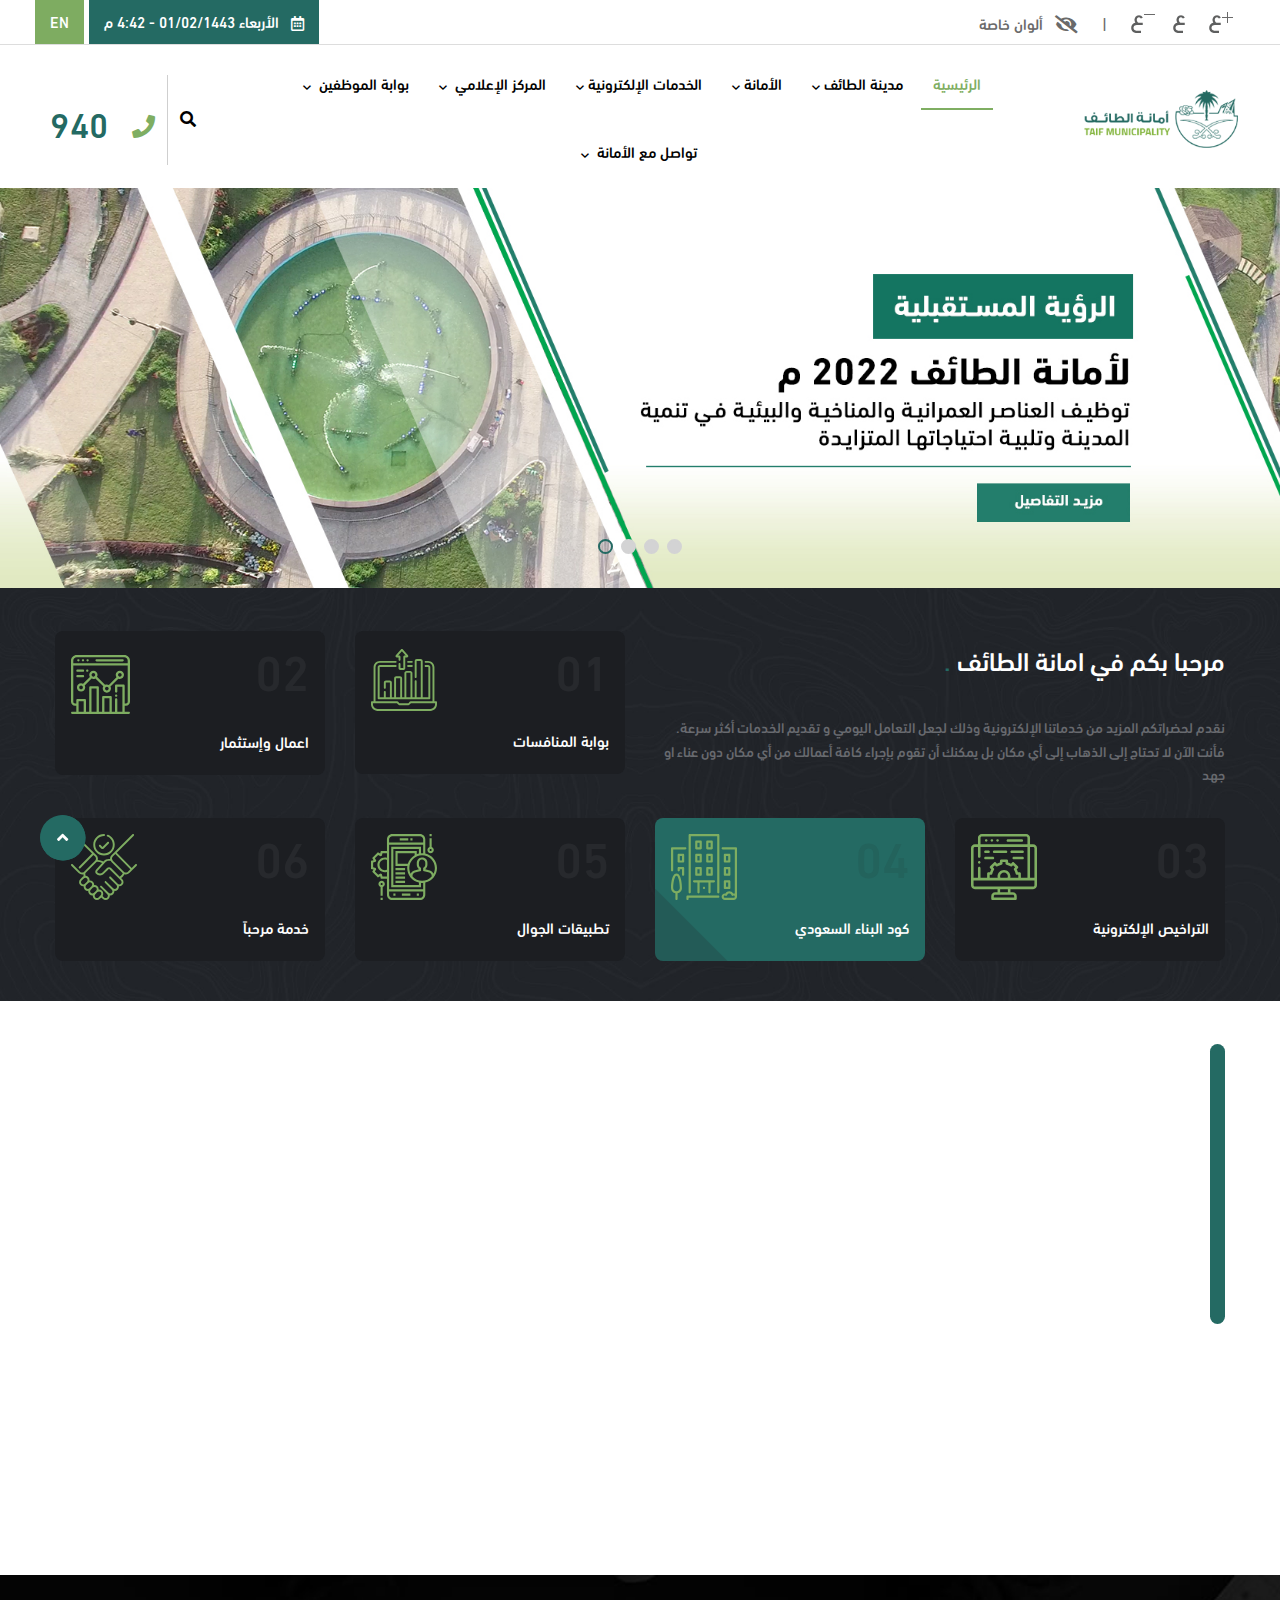
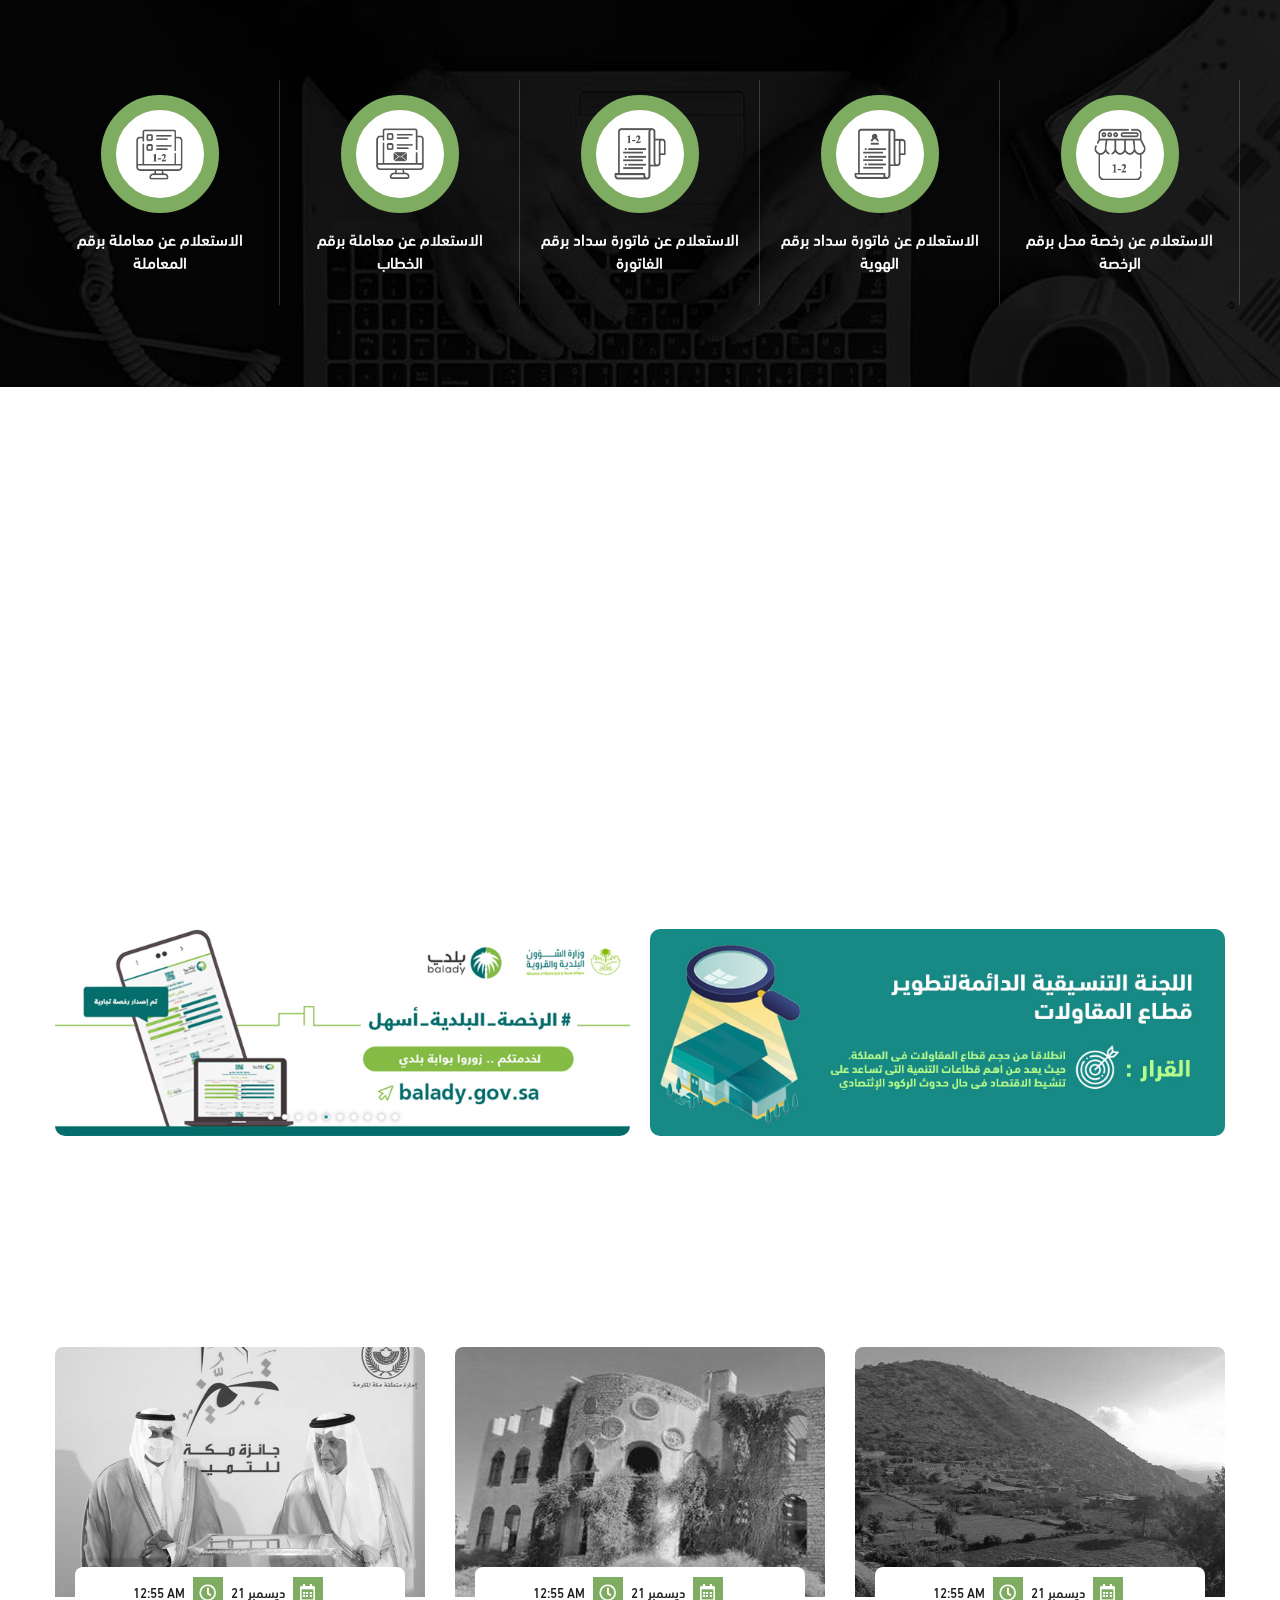
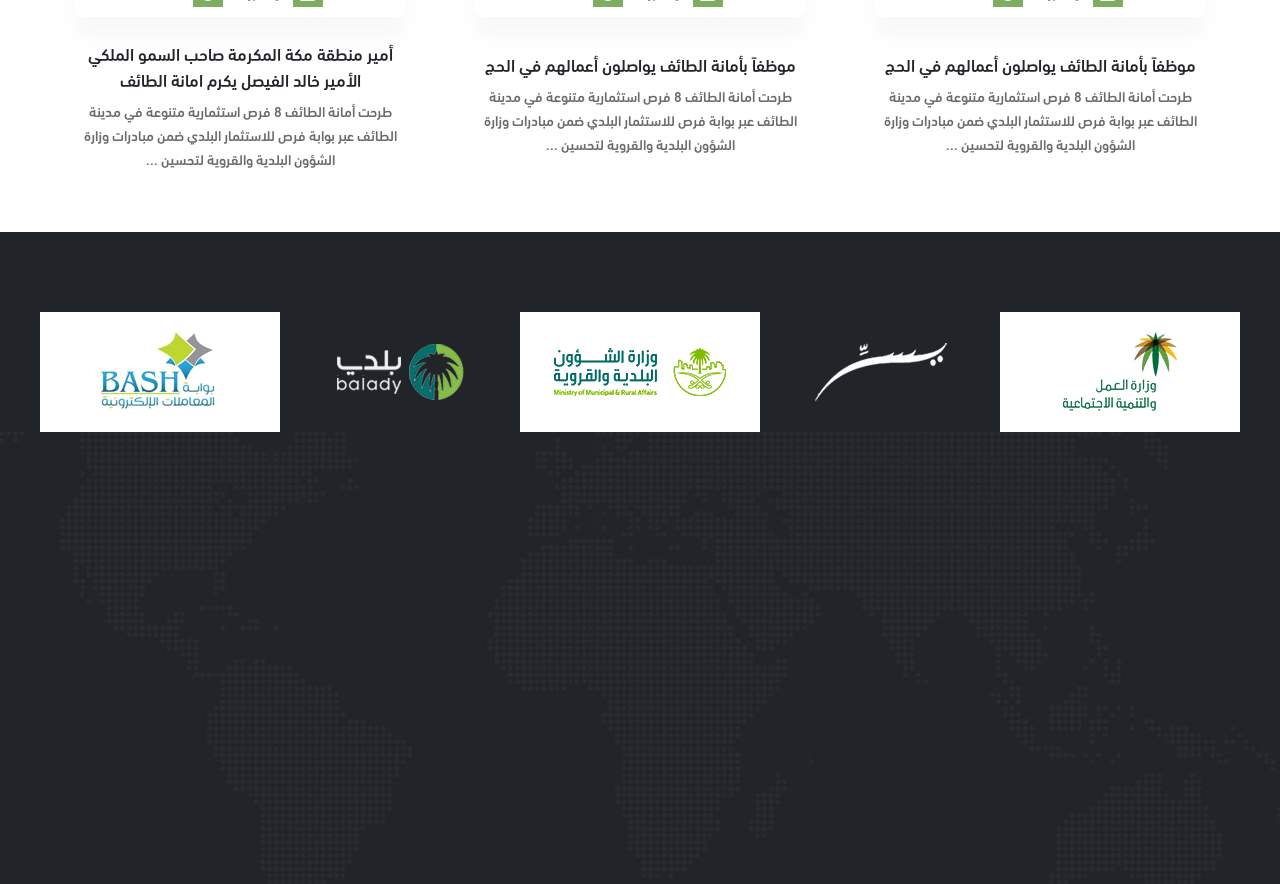
==== index.html @ 3b61607b "social links" ====
<!DOCTYPE html>
<html lang="en" dir="ltr" prefix="content: http://purl.org/rss/1.0/modules/content/  dc: http://purl.org/dc/terms/  foaf: http://xmlns.com/foaf/0.1/  og: http://ogp.me/ns#  rdfs: http://www.w3.org/2000/01/rdf-schema#  schema: http://schema.org/  sioc: http://rdfs.org/sioc/ns#  sioct: http://rdfs.org/sioc/types#  skos: http://www.w3.org/2004/02/skos/core#  xsd: http://www.w3.org/2001/XMLSchema# ">

<head>
    <meta charset="utf-8" />
    <meta name="Generator" content="Drupal 9 (https://www.drupal.org)" />
    <meta name="MobileOptimized" content="width" />
    <meta name="HandheldFriendly" content="true" />
    <meta name="viewport" content="width=device-width, initial-scale=1.0" />

    <link rel="shortcut icon" href="images/favicon.ico" type="image/vnd.microsoft.icon" />
    <link rel="canonical" href="home-1.htm" />
    <link rel="shortlink" href="node/1.htm" />

    <title>الموقع الرسمي لأمانة الطائف</title>

    <link rel="stylesheet" href="https://use.fontawesome.com/releases/v5.1.1/css/all.css">

    <link rel="stylesheet" media="all" href="css/views.module.css" />
    <link rel="stylesheet" media="all" href="vendor/revolution/css/settings.css" />

    <link rel="stylesheet" media="all" href="https://fonts.googleapis.com/css2?family=Teko:wght@300;400;500;600;700&amp;display=swap" />
    <link rel="stylesheet" media="all" href="https://fonts.googleapis.com/css2?family=Hind:wght@400;600;700&amp;display=swap" />
    <link rel="stylesheet" media="all" href="css/font-awesome/css/all.min.css" />
    <link rel="stylesheet" media="all" href="css/icon/flaticon.css" />
    <link rel="stylesheet" media="all" href="css/animate.min.css" />
    <link rel="stylesheet" media="all" href="vendor/owl-carousel/assets/owl.carousel.min.css" />
    <link rel="stylesheet" media="all" href="vendor/owl-carousel/assets/owl.theme.default.min.css" />
    <link rel="stylesheet" media="all" href="vendor/prettyphoto/css/prettyPhoto.css" />
    <link rel="stylesheet" media="all" href="vendor/ytplayer/css/jquery.mb.YTPlayer.min.css" />
    <link rel="stylesheet" media="all" href="vendor/magnific/magnific-popup.css" />
    <link rel="stylesheet" media="all" href="vendor/slick/slick.css" />
    
    <!-- Colorbox -->
    <link rel="stylesheet" href="css/colorbox.css">
    <link rel="stylesheet" media="all" href="css/update.css" />
    <link rel="stylesheet" media="all" href="css/bootstrap.css" />
    <link rel="stylesheet" media="all" href="css/style.css" />


    <!-- scripts--->
    <script src="js/jquery.min.js"></script>
    <script src="js/ddrupalSettingsLoader.js"></script>
    <script src="js/drupal.js"></script>
    <script src="js/drupal.init.js"></script>
    <script src="vendor/jquery-migrate.min.js"></script>
    <script src="js/bootstrap.js"></script>
    <script src="js/imagesloader.min.js"></script>
    <script src="vendor/jquery.easing.js"></script>
    <script src="vendor/jquery.appear.js"></script>
    <script src="vendor/jquery.easypiechart.min.js"></script>
    <script src="vendor/owl-carousel/owl.carousel.js"></script>
    <script src="vendor/waypoint.js"></script>
    <script src="vendor/count-to.js"></script>
    <script src="vendor/masonry.pkgd.min.js"></script>
    <script src="vendor/isotope.pkgd.min.js"></script>
    <script src="vendor/aos.js"></script>
    <script src="vendor/prettyphoto/js/jquery.prettyPhoto.js"></script>
    <script src="vendor/ytplayer/js/jquery.mb.YTPlayer.min.js"></script>
    <script src="vendor/jquery.typer/src/jquery.typer.js"></script>
    <script src="vendor/magnific/jquery.magnific-popup.min.js"></script>
    <script src="vendor/quotes_rotator/js/modernizr.custom.js"></script>
    <script src="vendor/quotes_rotator/js/jquery.cbpQTRotator.min.js"></script>
    <script src="vendor/jquery.nicescroll.min.js"></script>
    <script src="vendor/slick/slick.min.js"></script>
    <script src="js/wow.min.js"></script>
    <script src="js/main.js"></script>
    <script src="vendor/revolution/js/jquery.themepunch.tools.min.js"></script>
    <script src="vendor/revolution/js/jquery.themepunch.revolution.min.js"></script>
    <script src="vendor/revolution/js/extensions/revolution.extension.actions.min.js"></script>
    <script src="vendor/revolution/js/extensions/revolution.extension.carousel.min.js"></script>
    <script src="vendor/revolution/js/extensions/revolution.extension.kenburn.min.js"></script>
    <script src="vendor/revolution/js/extensions/revolution.extension.layeranimation.min.js"></script>
    <script src="vendor/revolution/js/extensions/revolution.extension.migration.min.js"></script>
    <script src="vendor/revolution/js/extensions/revolution.extension.navigation.min.js"></script>
    <script src="vendor/revolution/js/extensions/revolution.extension.parallax.min.js"></script>
    <script src="vendor/revolution/js/extensions/revolution.extension.slideanims.min.js"></script>
    <script src="vendor/revolution/js/extensions/revolution.extension.video.min.js"></script>





</head>


<body class="hidden-title gavias-pagebuilder layout-no-sidebars wide frontpage node--type-page">

 <div class="preloader">
            <div class="loading">
                <span></span><span></span><span></span><span></span><span></span><span></span><span></span><span></span>
            </div>
        </div><!-- /.preloader -->
    
    <div class="dialog-off-canvas-main-canvas" data-off-canvas-main-canvas>
        <div class="gva-body-wrapper">
            <div class="body-page gva-body-page">
                <header id="header" class="header-default">

                    <div class="topbar">
                        <div>
                            <div class="rheader noindex">


                                <a href="#link" title="تكبير الخط" class="incFont">
                                    <img alt="" src="images/resizeinc.png" />
                                </a>
                                <a href="#link" title=" ضبط تلقائي" class="resetFont">
                                    <img alt="" src="images/resizeReset.png" />
                                </a>
                                <a href="#link" title="تصغير الخط" class="decFont">
                                    <img alt="" src="images/resizedec.png" />
                                </a>
                                <span class="sp"> | </span>

                                <!-- <a href="#voiceCmdsModal" title="الأوامر الصوتية">
                                    <i class="fas fa-microphone-alt"></i>
                                    &nbsp; الأوامر الصوتية
                                </a> -->
                                <a href="#!" title="ألوان خاصة" class="colorSwitch">
                                    <i class="fas fa-eye-slash"></i>
                                    &nbsp; ألوان خاصة
                                </a>
                            </div>

                            <div class="lheader">
                                <span class="tooltip srch srclose">
                                    <strong title="البحث">
                                        <svg xmlns="http://www.w3.org/2000/svg" xmlns:xlink="http://www.w3.org/1999/xlink" preserveAspectRatio="xMidYMid" width="24.906" height="24.969" viewBox="0 0 24.906 24.969">
                                            <path d="M24.640,23.594 L18.217,17.254 C19.898,15.420 20.932,12.997 20.932,10.330 C20.931,4.622 16.245,-0.003 10.465,-0.003 C4.684,-0.003 -0.002,4.622 -0.002,10.330 C-0.002,16.036 4.684,20.661 10.465,20.661 C12.962,20.661 15.253,19.795 17.052,18.354 L23.500,24.719 C23.814,25.030 24.324,25.030 24.639,24.719 C24.953,24.409 24.953,23.905 24.640,23.594 ZM10.465,19.071 C5.574,19.071 1.609,15.157 1.609,10.330 C1.609,5.501 5.574,1.587 10.465,1.587 C15.356,1.587 19.321,5.501 19.321,10.330 C19.321,15.157 15.356,19.071 10.465,19.071 Z"></path>
                                        </svg>
                                    </strong>
                                    <span>
                                        <input type="text" placeholder="كلمات البحث ..." class="search_input">
                                        <input type="button" value="ابحث" onclick="javascript:searchSite();" title="اضغط للبحث">
                                    </span>
                                </span>
                                <a id="langlink" href="#" title="English">EN</a>
                                <span class="datetime">
                                    <i class="far fa-calendar-alt"></i>
                                    &nbsp; <span></span><span>الأربعاء 01/02/1443</span> - <span id="currentTime">4:42 م</span>
                                </span>
                            </div>
                            <div class="clr"></div>

                        </div>
                    </div>


                    <div class="header-main gv-sticky-menu">
                        <div class="container-fluid header-content-layout">
                            <div class="header-main-inner p-relative">
                                <div class="row align-items-center">
                                    <div class="col-xl-2 col-lg-2 col-md-6 col-sm-6 col-6 logo-inner">
                                        <div class="branding-logo">
                                            <div class="branding">
                                                <div>

                                                    <a href="index.html" title="Home" rel="home" class="site-branding-logo">
                                                        <img class="logo-default" src="images/logo.png" alt="Home" />
                                                        <img class="logo-white" src="images/logo-white.png" alt="Home" />

                                                    </a>

                                                </div>

                                            </div>
                                        </div>
                                    </div>
                                    <div class="col-xl-8 col-lg-8 col-md-7  content-inner">
                                        <div class="header-inner clearfix">
                                            <div class="main-menu">
                                                <div class="area-main-menu">
                                                    <div class="area-inner">
                                                        <div class="gva-offcanvas-mobile">
                                                            <div class="close-offcanvas hidden"><i class="fa fa-times"></i></div>
                                                            <div class="main-menu-inner">
                                                                <div>
                                                                    <nav aria-labelledby="block-mainnavigation-menu" id="block-mainnavigation" class="block block-menu navigation menu--main">



                                                                        <div class="block-content">

                                                                            <div class="gva-navigation">

                                                                                <ul class="clearfix gva_menu gva_menu_main">


                                                                                    <li class="menu-item  menu-item--active-trail ">
                                                                                        <a href="index.html"> الرئيسية </a>
                                                                                    </li>

                                                                                    <li class="menu-item menu-item--expanded ">
                                                                                        <a href="#"> مدينة الطائف<span class="icaret nav-plus fas fa-chevron-down"></span> </a>

                                                                                        <ul class="menu sub-menu">
                                                                                            <li class="menu-item">
                                                                                                <a href="#">نبذة عن الطائف</a>
                                                                                            </li><!-- /.nav-item -->
                                                                                            <li class="menu-item">
                                                                                                <a href="#">الرؤية المستقبلية</a>
                                                                                            </li><!-- /.nav-item -->
                                                                                            <li class="menu-item">
                                                                                                <a href="#">دراسات المناطق</a>
                                                                                            </li><!-- /.nav-item -->
                                                                                            <li class="menu-item">
                                                                                                <a href="#">تطوير الحركة المرورية</a>
                                                                                            </li><!-- /.nav-item -->
                                                                                            <li class="menu-item">
                                                                                                <a href="#">تطوير القرى</a>
                                                                                            </li><!-- /.nav-item -->
                                                                                            <li class="menu-item">
                                                                                                <a href="#">المناطق العشوائية</a>
                                                                                            </li> <!-- /.nav-item -->
                                                                                            <li class="menu-item">
                                                                                                <a href="#">الرؤى الخدمية</a>
                                                                                            </li><!-- /.nav-item -->
                                                                                            <li class="menu-item">
                                                                                                <a href="#">مدينة التراث العمراني</a>
                                                                                            </li><!-- /.nav-item -->
                                                                                            <li class="menu-item">
                                                                                                <a href="#">المجلس البلدي</a>
                                                                                            </li><!-- /.nav-item -->
                                                                                            <li class="menu-item">
                                                                                                <a href="#">التقسيم الإداري</a>
                                                                                            </li><!-- /.nav-item -->
                                                                                            <li class="menu-item">
                                                                                                <a href="#">خريطة الموقع</a>
                                                                                            </li><!-- /.nav-item -->
                                                                                            <li class="menu-item">
                                                                                                <a href="#">تواصل مع الأمانة</a>
                                                                                            </li><!-- /.nav-item -->
                                                                                            <li class="menu-item">
                                                                                                <a href="#">مواقع إدارات و بلديات أمانة الطائف </a>
                                                                                            </li><!-- /.nav-item -->
                                                                                            <li class="menu-item">
                                                                                                <a href="#">منتزه الردف</a>
                                                                                            </li><!-- /.nav-item -->

                                                                                        </ul>



                                                                                    </li>

                                                                                    <li class="menu-item menu-item--expanded ">
                                                                                        <a href="#"> الأمانة<span class="icaret nav-plus fas fa-chevron-down"></span> </a>
                                                                                        <ul class="menu sub-menu">
                                                                                            <li class="menu-item">
                                                                                                <a href="#">الأمانة</a>
                                                                                            </li> <!-- /.nav-item -->
                                                                                            <li class="menu-item">
                                                                                                <a href="#">الرؤية و الرسالة</a>
                                                                                            </li> <!-- /.nav-item -->
                                                                                            <li class="menu-item">
                                                                                                <a href="#">الأهداف الأستراتيجية</a>
                                                                                            </li> <!-- /.nav-item -->
                                                                                            <li class="menu-item">
                                                                                                <a href="#">خدمة الأمانة</a>
                                                                                            </li> <!-- /.nav-item -->

                                                                                        </ul>


                                                                                    </li>





                                                                                    <li class="menu-item menu-item--expanded  gva-mega-menu megamenu menu-grid menu-columns-2">
                                                                                        <a href="#"> الخدمات الإلكترونية<span class="icaret nav-plus fas fa-chevron-down"></span> </a>

                                                                                        <ul class="menu sub-menu">

                                                                                            <li class="menu-item menu-item--expanded">
                                                                                                <ul class="menu sub-menu">
                                                                                                    <li class="menu-item">
                                                                                                        <a href="#">الاستعلام عن معاملة</a>
                                                                                                    </li><!-- /.nav-item -->
                                                                                                    <li class="menu-item">
                                                                                                        <a href="#">الاستعلام عن فاتورة سداد</a>
                                                                                                    </li><!-- /.nav-item -->
                                                                                                    <li class="menu-item">
                                                                                                        <a href="#"> الاستعلام عن رخصة محل</a>
                                                                                                    </li><!-- /.nav-item -->
                                                                                                    <li class="menu-item">
                                                                                                        <a href="#"> الاستعلام عن شهادة صحية</a>
                                                                                                    </li><!-- /.nav-item -->
                                                                                                    <li class="menu-item">
                                                                                                        <a href="#">الاستعلام عن المخالفات</a>
                                                                                                    </li><!-- /.nav-item -->
                                                                                                    <li class="menu-item">
                                                                                                        <a href="#"> الاستعلام عن منحة أرض</a>
                                                                                                    </li><!-- /.nav-item -->
                                                                                                    <li class="menu-item">
                                                                                                        <a href="#"> الاستعلام عن الوفيات</a>
                                                                                                    </li><!-- /.nav-item -->
                                                                                                    <li class="menu-item">
                                                                                                        <a href="#"> طلب رخصة حفرية</a>
                                                                                                    </li><!-- /.nav-item -->
                                                                                                    <li class="menu-item">
                                                                                                        <a href="#"> طلب رخصة محل</a>
                                                                                                    </li><!-- /.nav-item -->
                                                                                                    <li class="menu-item">
                                                                                                        <a href="#"> طلب شهادة صحية</a>
                                                                                                    </li><!-- /.nav-item -->
                                                                                                    <li class="menu-item">
                                                                                                        <a href="#"> خدمة البلاغات و الشكاوى (940)</a>
                                                                                                    </li><!-- /.nav-item -->

                                                                                                </ul>
                                                                                            </li>
                                                                                            <li class="menu-item menu-item--expanded">
                                                                                                <ul class="menu sub-menu">
                                                                                                    <li class="menu-item">
                                                                                                        <a href="#">خدمة مرحبا</a>
                                                                                                    </li><!-- /.nav-item -->
                                                                                                    <li class="menu-item">
                                                                                                        <a href="#">المنافسات</a>
                                                                                                    </li><!-- /.nav-item -->
                                                                                                    <li class="menu-item">
                                                                                                        <a href="#"> خدمة تزويد الجهات الحكومية بمسميات الشوارع والأحياء والخرائط</a>
                                                                                                    </li><!-- /.nav-item -->
                                                                                                    <li class="menu-item">
                                                                                                        <a href="#">استبيان عن الخدمات الالكترونية</a>
                                                                                                    </li><!-- /.nav-item -->
                                                                                                    <li class="menu-item">
                                                                                                        <a href="#">استبيان آراء المستفيدين من الخدمات الإلكترونية</a>
                                                                                                    </li><!-- /.nav-item -->
                                                                                                    <li class="menu-item">
                                                                                                        <a href="#">استبيان رضا السكان عن الخدمات</a>
                                                                                                    </li><!-- /.nav-item -->
                                                                                                    <li class="menu-item">
                                                                                                        <a href="#">البيانات المفتوحة</a>
                                                                                                    </li><!-- /.nav-item -->
                                                                                                </ul>

                                                                                            </li>


                                                                                        </ul>
                                                                                    </li>

                                                                                    <li class="menu-item menu-item--expanded ">
                                                                                        <a href="#"> المركز الإعلامي <span class="icaret nav-plus fas fa-chevron-down"></span> </a>
                                                                                        <ul class="menu sub-menu">
                                                                                            <li class="menu-item">
                                                                                                <a href="#"> أخر الأخبار</a>
                                                                                            </li><!-- /.nav-item -->
                                                                                            <li class="menu-item">
                                                                                                <a href="#">الملف الصحفي</a>
                                                                                            </li><!-- /.nav-item -->
                                                                                            <li class="menu-item">
                                                                                                <a href="#">مجتمع الأمانة</a>
                                                                                            </li><!-- /.nav-item -->
                                                                                            <li class="menu-item">
                                                                                                <a href="#">إعلانات الشراء المباشر</a>
                                                                                            </li><!-- /.nav-item -->
                                                                                            <li class="menu-item">
                                                                                                <a href="#">معرض الصور</a>
                                                                                            </li><!-- /.nav-item -->
                                                                                            <li class="menu-item">
                                                                                                <a href="#">معرض الفيديو</a>
                                                                                            </li><!-- /.nav-item -->
                                                                                            <li class="menu-item">
                                                                                                <a href="#">جـديـدنـا</a>
                                                                                            </li><!-- /.nav-item -->

                                                                                        </ul>


                                                                                    </li>

                                                                                    <li class="menu-item menu-item--expanded  gva-mega-menu megamenu menu-grid menu-columns-2">
                                                                                        <a href="#"> بوابة الموظفين <span class="icaret nav-plus fas fa-chevron-down"></span> </a>

                                                                                        <ul class="menu sub-menu">

                                                                                            <li class="menu-item menu-item--expanded">

                                                                                                <ul class="menu sub-menu">
                                                                                                    <li class="menu-item">
                                                                                                        <a href="#"> نظام إدارة سير العمل الإلكتروني</a>
                                                                                                    </li><!-- /.nav-item -->
                                                                                                    <li class="menu-item">
                                                                                                        <a href="#"> نظام البريد الإلكتروني </a>
                                                                                                    </li><!-- /.nav-item -->
                                                                                                    <li class="menu-item">
                                                                                                        <a href="#"> نظام الأرشفة الإلكترونية </a>
                                                                                                    </li><!-- /.nav-item -->
                                                                                                    <li class="menu-item">
                                                                                                        <a href="#"> نظام داعم ( بلدي ) &lrm; </a>
                                                                                                    </li><!-- /.nav-item -->
                                                                                                    <li class="menu-item">
                                                                                                        <a href="#"> نظام الدعم الفني ( بلدي )&lrm; </a>
                                                                                                    </li><!-- /.nav-item -->
                                                                                                    <li class="menu-item">
                                                                                                        <a href="#"> مستكشف الحفريات&lrm; </a>
                                                                                                    </li><!-- /.nav-item -->
                                                                                                    <li class="menu-item">
                                                                                                        <a href="#">النظام المالي ومتابعة المشاريع&lrm; </a>
                                                                                                    </li><!-- /.nav-item -->
                                                                                                    <li class="menu-item">
                                                                                                        <a href="#"> GRP نظام موارد&lrm; </a>
                                                                                                    </li><!-- /.nav-item -->
                                                                                                    <li class="menu-item">
                                                                                                        <a href="#"> طلب دعم فني من الحاسب الآلي</a>
                                                                                                    </li><!-- /.nav-item -->
                                                                                                    <li class="menu-item">
                                                                                                        <a href="#"> البوابة الداخلية (خاص بموظفي الأمانة)</a>
                                                                                                    </li><!-- /.nav-item -->
                                                                                                    <li class="menu-item">
                                                                                                        <a href="#">طلبات الإجازة وتعريف الراتب من خارج الأمانة </a>
                                                                                                    </li><!-- /.nav-item -->
                                                                                                    <li class="menu-item">
                                                                                                        <a href="#">(رخص المحلات (بلدي </a>
                                                                                                    </li><!-- /.nav-item -->
                                                                                                </ul>

                                                                                            </li>


                                                                                            <li class="menu-item menu-item--expanded">
                                                                                                <ul class="menu sub-menu">
                                                                                                    <li class=" ">
                                                                                                        <a href="#">(رخص البناء (بلدي </a>
                                                                                                    </li><!-- /.nav-item -->
                                                                                                    <li class=" ">
                                                                                                        <a href="#">(القرارات المساحية (بلدي </a>
                                                                                                    </li><!-- /.nav-item -->
                                                                                                    <li class=" ">
                                                                                                        <a href="#">(تنسيق المكاتب الهندسية (بلدي </a>
                                                                                                    </li><!-- /.nav-item -->
                                                                                                    <li class=" ">
                                                                                                        <a href="#"> نظام مراسلات (من داخل الأمانة)</a>
                                                                                                    </li><!-- /.nav-item -->
                                                                                                    <li class=" ">
                                                                                                        <a href="#">نظام مراسلات (من خارج الأمانة) </a>
                                                                                                    </li><!-- /.nav-item -->
                                                                                                    <li class=" ">
                                                                                                        <a href="#"> استعادة كلمة المرور (مراسلات)</a>
                                                                                                    </li><!-- /.nav-item -->
                                                                                                    <li class=" ">
                                                                                                        <a href="#">نظام المواعيد - الموظفين</a>
                                                                                                    </li><!-- /.nav-item -->
                                                                                                    <li class=" ">
                                                                                                        <a href="#">مستكشف أبرج الجوال والصرافات </a>
                                                                                                    </li><!-- /.nav-item -->
                                                                                                    <li class=" ">
                                                                                                        <a href="#">نظام الايقاف </a>
                                                                                                    </li><!-- /.nav-item -->
                                                                                                    <li class=" ">
                                                                                                        <a href="#">منصة البلاغات الموحدة 940 </a>
                                                                                                    </li><!-- /.nav-item -->
                                                                                                    <li class=" ">
                                                                                                        <a href="#">نظام الاستعلام الشامل </a>
                                                                                                    </li><!-- /.nav-item -->
                                                                                                    <li class=" ">
                                                                                                        <a href="#">نماذج تقييم الأداء </a>
                                                                                                    </li><!-- /.nav-item -->
                                                                                                </ul>

                                                                                            </li>


                                                                                        </ul>
                                                                                    </li>
                                                                                    <li class="menu-item menu-item--expanded ">
                                                                                        <a href="#"> تواصل مع الأمانة <span class="icaret nav-plus fas fa-chevron-down"></span> </a>

                                                                                        <ul class="menu sub-menu">
                                                                                            <li class="menu-item">
                                                                                                <a href="#">معلومات الاتصال</a>
                                                                                            </li><!-- /.nav-item -->
                                                                                            <li class="menu-item">
                                                                                                <a href="#">مواقع إدارات و بلديات
                                                                                                    أمانة الطائف</a>
                                                                                            </li><!-- /.nav-item -->
                                                                                            <li class="menu-item">
                                                                                                <a href="#">الاقتراحات و الشكاوي</a>
                                                                                            </li><!-- /.nav-item -->
                                                                                            <li class="menu-item">
                                                                                                <a href="#">الأفكار الابداعية</a>
                                                                                            </li><!-- /.nav-item -->
                                                                                            <li class="menu-item">
                                                                                                <a href="#">اتصل بنا</a>
                                                                                            </li><!-- /.nav-item -->

                                                                                        </ul>




                                                                                    </li>
                                                                                </ul>


                                                                            </div>


                                                                        </div>
                                                                    </nav>

                                                                </div>

                                                            </div>

                                                        </div>
                                                        <div id="menu-bar" class="menu-bar d-lg-none d-xl-none">
                                                            <span class="one"></span>
                                                            <span class="two"></span>
                                                            <span class="three"></span>
                                                        </div>
                                                    </div>
                                                </div>
                                            </div>
                                        </div>
                                    </div>
                                    <div class="col-xl-2 col-lg-2 d-xl-block d-lg-block d-md-none d-sm-none d-none header-left pl-0">
                                        <div>
                                            <div id="block-headerleft" class="block block-block-content block-block-content4a1ca12f-0764-40bd-a88c-a26020c92ea3 no-title">


                                                <div class="content block-content">

                                                    <div class="field field--name-body field--type-text-with-summary field--label-hidden field__item">
                                                        <div class="call-us">
                                                            <a class="link" href="tel:940 ">
                                                                <span class="icon fas fa-phone"></span>
                                                                <span class="number">940 </span>
                                                            </a>
                                                        </div>
                                                    </div>

                                                </div>
                                            </div>

                                        </div>

                                        <div class="gva-search-region search-region">
                                            <div class="gva-search-inner">
                                                <span class="icon"><i class="fas fa-search"></i></span>
                                                <div class="search-content">
                                                    <div>
                                                        <div class="search-block-form block block-search container-inline" data-drupal-selector="search-block-form" id="block-searchform" role="search">


                                                            <form action="search/node_17.htm" method="get" id="search-block-form" accept-charset="UTF-8" class="search-form search-block-form">
                                                                <div class="js-form-item form-item js-form-type-search form-item-keys js-form-item-keys form-no-label">
                                                                    <input title="Enter the terms you wish to search for." data-drupal-selector="edit-keys" type="search" id="edit-keys" name="keys" value="" size="15" maxlength="128" class="form-search" />

                                                                </div>
                                                                <div data-drupal-selector="edit-actions" class="form-actions js-form-wrapper form-wrapper" id="edit-actions"><input class="search-form__submit button js-form-submit form-submit" data-drupal-selector="edit-submit" type="submit" id="edit-submit" value="Search" />
                                                                </div>

                                                            </form>

                                                        </div>

                                                    </div>

                                                </div>
                                            </div>
                                        </div>

                                    </div>
                                </div>
                            </div>
                        </div>
                    </div>

                </header>



                <div role="main" class="main main-page">
 <div class="clearfix"></div>


                    <div class="help gav-help-region">
                        <div class="container">
                            <div class="content-inner">
                                <div>
                                    <div data-drupal-messages-fallback class="hidden"></div>

                                </div>

                            </div>
                        </div>
                    </div>

                    <div class="clearfix"></div>

                    <div class="clearfix"></div>
         

                    <div id="content" class="content content-full">
                        <div class="container-full container-bg">
                            <div class="content-main-inner">
                                <div id="page-main-content" class="main-content">
                                    <div class="main-content-inner">

                                        <div class="content-main">
                                            <div>
                                                <div id="block-mainpagecontent" class="block block-system block-system-main-block no-title">


                                                    <div class="content block-content">
                                                        <!-- Start Display article for detail page -->

                                                        <div data-history-node-id="1" role="article" typeof="schema:WebPage" class="node node--type-page node--view-mode-full">
                                                            <div class="header-title">

                                                                <div class="container">
                                                                    <h2 class="title"><span><span property="schema:name">Home 1</span>
                                                                        </span></h2>
                                                                </div>
                                                            </div>

                                                            <div class="node__content clearfix">
                                                                <div class="gavias-builder--content">
                                                                    <div class="slider-owl owl-carousel">
                                                                        <div class="item">
                                                                            <img  alt="" src="images/gva-sliderlayer-upload/slider-1.jpg"/>                                                                            
                                                                        </div>
                                                                        <div class="item">
                                                                            <img  alt="" src="images/gva-sliderlayer-upload/slider-2.jpg"/>                                                                            
                                                                        </div>
                                                                        <div class="item">
                                                                            <img  alt="" src="images/gva-sliderlayer-upload/slider-3.jpg"/>                                                                            
                                                                        </div>
                                                                        <div class="item">
                                                                            <img  alt="" src="images/gva-sliderlayer-upload/slider-4.jpg"/>                                                                            
                                                                        </div>
                                                                    </div>
                                                                    <div class="gbb-row-wrapper section row-first-level gbb-row bg-size-cover welComBg" style="background-image:url('images/gbb-uploads/bg/bg-1.jpg'); background-repeat:no-repeat; background-position:center top">
                                                                        <div class="bb-inner default">
                                                                            <div class="bb-container container">
                                                                                <div class="row row-wrapper">
                                                                                    <div class="gsc-column col-xl-6 col-lg-6 col-md-12 col-sm-12 col-12">
                                                                                        <div class="column-inner bg-size-cover">
                                                                                            <div class="column-content-inner">
                                                                                                <div class="widget gsc-heading  align-right style-1 " style="max-width: 800px;">

                                                                                                    <div class="heading-content clearfix">
                                                                                                        <h2 class="title text-white wow fadeInDown" data-wow-delay="0.10s">
                                                                                                            <span>مرحبا بكم في امانة الطائف</span>
                                                                                                        </h2>
                                                                                                        <div class="title-desc text-light wow fadeInUp" data-wow-delay="0.10s">
                                                                                                            <p>نقدم لحضراتكم المزيد من خدماتنا الإلكترونية وذلك لجعل التعامل اليومي و تقديم الخدمات أكثر سرعة. فأنت الآن لا تحتاج إلى الذهاب إلى أي مكان بل يمكنك أن تقوم بإجراء كافة أعمالك من أي مكان دون عناء او جهد</p>
                                                                                                        </div>
                                                                                                    </div>


                                                                                                </div>
                                                                                                <div class="clearfix"></div>
                                                                                            </div>
                                                                                        </div>

                                                                                    </div>
                                                                                    <div class="gsc-column col-xl-3 col-lg-3 col-md-6 col-sm-12 col-12 wow fadeInUp" data-wow-delay="0.20s">
                                                                                        <div class="column-inner bg-size-cover">
                                                                                            <div class="column-content-inner">

                                                                                                <div class="widget gsc-icon-box-number clearfix  icon-image text-light style-1 bg-black">
                                                                                                    <div class="box-content">
                                                                                                        <div class="box-inner">
                                                                                                            <div class="box-number">
                                                                                                                <span>01</span>
                                                                                                            </div>

                                                                                                            <div class="content-inner">

                                                                                                                <div class="box-image">
                                                                                                                    <span class="icon-image"><img class="icoserv" src="images/ico1.svg" alt="Website Development" /> </span>
                                                                                                                </div>

                                                                                                            </div>
                                                                                                        </div>

                                                                                                        <h4 class="box-title">
                                                                                                            <a class="link">بوابة المنافسات</a>
                                                                                                        </h4>
                                                                                                    </div>
                                                                                                </div>




                                                                                            </div>
                                                                                        </div>

                                                                                    </div>
                                                                                    <div class="gsc-column col-xl-3 col-lg-3 col-md-6 col-sm-12 col-12  wow fadeInUp" data-wow-delay="0.30s">
                                                                                        <div class="column-inner bg-size-cover">
                                                                                            <div class="column-content-inner">

                                                                                                <div class="widget gsc-icon-box-number clearfix  icon-image text-light style-1 bg-black">
                                                                                                    <div class="box-content">
                                                                                                        <div class="box-inner">
                                                                                                            <div class="box-number">
                                                                                                                <span>02</span>
                                                                                                            </div>

                                                                                                            <div class="content-inner">

                                                                                                                <div class="box-image">
                                                                                                                    <span class="icon-image"><img class="icoserv est-icn" src="images/ico2.svg" alt="Website Development" /> </span>
                                                                                                                </div>

                                                                                                            </div>
                                                                                                        </div>

                                                                                                        <h4 class="box-title">
                                                                                                            <a class="link"> اعمال وإستثمار </a>
                                                                                                        </h4>
                                                                                                    </div>
                                                                                                </div>




                                                                                            </div>
                                                                                        </div>

                                                                                    </div>
                                                                                    <div class="gsc-column col-xl-3 col-lg-3 col-md-6 col-sm-12 col-12  wow fadeInUp" data-wow-delay="0.40s">
                                                                                        <div class="column-inner bg-size-cover">
                                                                                            <div class="column-content-inner">

                                                                                                <div class="widget gsc-icon-box-number clearfix  icon-image text-light style-1 bg-black">
                                                                                                    <div class="box-content">
                                                                                                        <div class="box-inner">
                                                                                                            <div class="box-number">
                                                                                                                <span>03</span>
                                                                                                            </div>

                                                                                                            <div class="content-inner">

                                                                                                                <div class="box-image">
                                                                                                                    <span class="icon-image"><img class="icoserv" src="images/ico3.svg" alt="Website Development" /> </span>
                                                                                                                </div>

                                                                                                            </div>
                                                                                                        </div>

                                                                                                        <h4 class="box-title">
                                                                                                            <a class="link">التراخيص الإلكترونية</a>
                                                                                                        </h4>
                                                                                                    </div>
                                                                                                </div>




                                                                                            </div>
                                                                                        </div>

                                                                                    </div>
                                                                                    <div class="gsc-column col-xl-3 col-lg-3 col-md-6 col-sm-12 col-12  wow fadeInUp" data-wow-delay="0.50s">
                                                                                        <div class="column-inner bg-size-cover">
                                                                                            <div class="column-content-inner">

                                                                                                <div class="widget gsc-icon-box-number clearfix  icon-image text-light style-1 bg-theme">
                                                                                                    <div class="box-content">
                                                                                                        <div class="box-inner">
                                                                                                            <div class="box-number">
                                                                                                                <span>04</span>
                                                                                                            </div>

                                                                                                            <div class="content-inner">

                                                                                                                <div class="box-image">
                                                                                                                    <span class="icon-image"><img class="icoserv" src="images/ico7.svg" alt="Website Development" /> </span>
                                                                                                                </div>

                                                                                                            </div>
                                                                                                        </div>

                                                                                                        <h4 class="box-title">
                                                                                                            <a class="link">كود البناء السعودي</a>
                                                                                                        </h4>
                                                                                                    </div>
                                                                                                </div>




                                                                                            </div>
                                                                                        </div>

                                                                                    </div>
                                                                                    <div class="gsc-column col-xl-3 col-lg-3 col-md-6 col-sm-12 col-12  wow fadeInUp" data-wow-delay="0.60s">
                                                                                        <div class="column-inner bg-size-cover">
                                                                                            <div class="column-content-inner">

                                                                                                <div class="widget gsc-icon-box-number clearfix  icon-image text-light style-1 bg-black">
                                                                                                    <div class="box-content">
                                                                                                        <div class="box-inner">
                                                                                                            <div class="box-number">
                                                                                                                <span>05</span>
                                                                                                            </div>

                                                                                                            <div class="content-inner">

                                                                                                                <div class="box-image">
                                                                                                                    <span class="icon-image"><img class="icoserv" src="images/ico4.svg" alt="Website Development" /> </span>
                                                                                                                </div>

                                                                                                            </div>
                                                                                                        </div>

                                                                                                        <h4 class="box-title">
                                                                                                            <a class="link">تطبيقات الجوال </a>
                                                                                                        </h4>
                                                                                                    </div>
                                                                                                </div>




                                                                                            </div>
                                                                                        </div>

                                                                                    </div>
                                                                                    <div class="gsc-column col-xl-3 col-lg-3 col-md-6 col-sm-12 col-12  wow fadeInUp" data-wow-delay="0.70s">
                                                                                        <div class="column-inner bg-size-cover">
                                                                                            <div class="column-content-inner">

                                                                                                <div class="widget gsc-icon-box-number clearfix  icon-image text-light style-1 bg-black">
                                                                                                    <div class="box-content">
                                                                                                        <div class="box-inner">
                                                                                                            <div class="box-number">
                                                                                                                <span>06</span>
                                                                                                            </div>

                                                                                                            <div class="content-inner">

                                                                                                                <div class="box-image">
                                                                                                                    <span class="icon-image"><img class="icoserv" src="images/ico5.svg" alt="Website Development" /> </span>
                                                                                                                </div>

                                                                                                            </div>
                                                                                                        </div>

                                                                                                        <h4 class="box-title">
                                                                                                            <a class="link">خدمة مرحباً </a>
                                                                                                        </h4>
                                                                                                    </div>
                                                                                                </div>




                                                                                            </div>
                                                                                        </div>

                                                                                    </div>
                                                                                </div>
                                                                            </div>
                                                                        </div>
                                                                    </div>
                                                                    <div class="gbb-row-wrapper section row-first-level  gbb-row bg-size-default" style="background-color:#fff; background-image:url('/drupal/linoor/images/gbb-uploads/bg/bg-shape.jpg'); background-repeat:repeat-y; background-position:right center" data-onepage-title="Image Content">
                                                                        <div class="bb-inner default">
                                                                            <div class="bb-container container">
                                                                                <div class="row row-wrapper">
                                                                                    <div class="gsc-column col-xl-4 col-lg-4 col-md-6 col-sm-12 col-12">
                                                                                        <div class="column-inner bg-size-cover">
                                                                                            <div class="column-content-inner">

                                                                                                <div class="widget gsc-images-parallax right style-v1 ">
                                                                                                    <div class="widget-content">
                                                                                                        <div class="images">
                                                                                                            <div class="image-1">
                                                                                                                <div class="widget gsc-video-box  clearfix style-2">

                                                                                                                    <div class="video-content  wow fadeInUp" data-wow-delay="0.10s">

                                                                                                                        <div class="video-inner">
                                                                                                                            <div class="image-layer non-overlay"><img src="images/gbb-uploads/images/image-1.jpg" alt=""></div>
                                                                                                                            <div class="gsc-video-link">
                                                                                                                                <a class="popup popup-video" href="https://www.youtube.com/embed/WFfz4k6NeXQ"><span class="icon"><i class="fa fa-play"></i></span></a>
                                                                                                                            </div>
                                                                                                                        </div>
                                                                                                                    </div>


                                                                                                                </div>


                                                                                                            </div>



                                                                                                        </div>
                                                                                                    </div>
                                                                                                </div>
                                                                                            </div>
                                                                                        </div>

                                                                                    </div>
                                                                                    <div class="gsc-column col-xl-8 col-lg-8 col-md-6 col-sm-12 col-12">
                                                                                        <div class="column-inner bg-size-cover">
                                                                                            <div class="column-content-inner">
                                                                                                <div class="widget gsc-heading  align-right style-1 padding-bottom-0" style="max-width: 800px;">

                                                                                                    <div class="heading-content clearfix">
                                                                                                        <h2 class="title text-black wow fadeInUp" data-wow-delay="0.10s" >
                                                                                                            <span>نبذة عن الطائف
                                                                                                            </span>
                                                                                                        </h2>
                                                                                                        <div class="title-desc text-gray  wow fadeInUp" data-wow-delay="0.20s">
                                                                                                            <div class="text-medium margin-bottom-30 text-theme">يمتد تاريخ الطائف إلى أكثر من ألفي عام، وأول من سكنها هم العماليق وكانت تسمى وجا نسبتا إلى وج بن عبد الحي أحد أبناء العماليق، ثم سكنها ثقيف وعمروها وطوقوها بطائف يحميها سور ولذلك سميت بهذا الاسم.

                                                                                                                ..</div>
                                                                                                            <p class="margin-bottom-23">وأكسبها موقعها ومركزها الحضاري في العصر الجاهلي سمعة عالمية وجعلها مركزا تجاريا بين بلاد الروم والفرس والحبشة واليمن والشام والطائف مدينة لا تشبه إلا نفسها لتميزها بتاريخها وآثارها وبطبيعتها واعتدال جوها طوال العام و بحاضرها المتشبع بكل الوسائل والتقنيات العصرية .

                                                                                                                .</p>

                                                                                                        </div>
                                                                                                    </div>

                                                                                                    <div class="welcomeBlck">
                                                                                                        <div class="row">
                                                                                                            <div class="col-lg-3 col-md-6 col-sm-6 col-6">
                                                                                                                <a href="#" class="wlcomItem  wow fadeInUp" data-wow-delay="0.30s">
                                                                                                                    <div class="imgCon"><img alt="" src="images/welcome1.jpg" /></div>
                                                                                                                    <span>عن الامانة</span>
                                                                                                                </a></div>
                                                                                                            <div class="col-lg-3 col-md-6 col-sm-6 col-6">
                                                                                                                <a href="#" class="wlcomItem wow fadeInUp" data-wow-delay="0.40s">
                                                                                                                    <div class="imgCon"><img alt="" src="images/welcome2.jpg" /></div>
                                                                                                                    <span> رؤيتنا ورسالتنا</span>
                                                                                                                </a></div>
                                                                                                            <div class="col-lg-3 col-md-6 col-sm-6 col-6">
                                                                                                                <a href="#" class="wlcomItem  wow fadeInUp" data-wow-delay="0.50s">
                                                                                                                    <div class="imgCon"><img alt="" src="images/welcome3.jpg" /></div>
                                                                                                                    <span> أهدافنا
                                                                                                                        الاستراتيجية</span>
                                                                                                                </a>
                                                                                                            </div>
                                                                                                            <div class="col-lg-3 col-md-6 col-sm-6 col-6">
                                                                                                                <a href="#" class="wlcomItem  wow fadeInUp" data-wow-delay="0.60s">
                                                                                                                    <div class="imgCon"><img alt="" src="images/welcome4.jpg" /></div>
                                                                                                                    <span>خدمة الأمانة</span>
                                                                                                                </a>
                                                                                                            </div>
                                                                                                        </div>


                                                                                                    </div>

                                                                                                </div>
                                                                                                <div class="clearfix"></div>
                                                                                            </div>
                                                                                        </div>

                                                                                    </div>
                                                                                </div>


                                                                            </div>
                                                                        </div>
                                                                    </div>



                                                                    <div class="gbb-row-wrapper section row-first-level gbb-row servBlock" style="background-image:url('images/bg-3.jpg'); background-repeat:repeat-x; background-position:center top">

                                                                        <div class="mainTit">
                                                                            <div class="container">
                                                                                <div class="d-flex align-items-center  wow fadeInUp" data-wow-delay="0.10s">
                                                                                    <h2>الخدمات الالكترونيه </h2>
                                                                                    <a href="#" class="btn-theme btn-small "><i class="btn-curve"></i><span>مزيد الخدمات </span></a>

                                                                                </div>
                                                                            </div>
                                                                        </div>
                                                                        <div class="bb-inner remove_margin remove_padding remove_padding_col">
                                                                            <div class="bb-container container">
                                                                                <div class=" wow fadeInUp" data-wow-delay="0.20s">
                                                                                       <div class="serv-owl owl-carousel">
                                                                                    <div class="item">
                                                                                        <div class="imgCon">
                                                                                            <img alt="" src="images/servIco1.png">
                                                                                        </div>
                                                                                        <p>الاستعلام عن معاملة برقم المعاملة</p>
                                                                                    </div>
                                                                                    <div class="item">
                                                                                        <div class="imgCon">
                                                                                            <img alt="" src="images/servIco2.png">
                                                                                        </div>
                                                                                        <p> الاستعلام عن معاملة برقم الخطاب</p>
                                                                                    </div>
                                                                                    <div class="item">
                                                                                        <div class="imgCon">
                                                                                            <img alt="" src="images/servIco3.png">
                                                                                        </div>
                                                                                        <p> الاستعلام عن فاتورة سداد برقم الفاتورة</p>
                                                                                    </div>
                                                                                    <div class="item">
                                                                                        <div class="imgCon">
                                                                                            <img alt="" src="images/servIco4.png">
                                                                                        </div>
                                                                                        <p> الاستعلام عن فاتورة سداد برقم الهوية</p>
                                                                                    </div>
                                                                                    <div class="item">
                                                                                        <div class="imgCon">
                                                                                            <img alt="" src="images/servIco5.png">
                                                                                        </div>
                                                                                        <p> الاستعلام عن رخصة محل برقم الرخصة</p>
                                                                                    </div>
                                                                                    <div class="item">
                                                                                        <div class="imgCon">
                                                                                            <img alt="" src="images/servIco6.png">
                                                                                        </div>
                                                                                        <p> الاستعلام عن رخصة محل برقم الهوية</p>
                                                                                    </div>

                                                                                </div>

                                                                                </div>
                                                                             



                                                                                <div class="row row-wrapper mb-5">


                                                                                    <div class="gsc-column col-xl-4 col-lg-4 col-md-12 col-sm-12 col-12 wow fadeInUp" data-wow-delay="0.30s">
                                                                                        <div class="column-inner bg-size-cover">
                                                                                            <div class="column-content-inner">
                                                                                                <div class="column-content  ">
                                                                                                    <h2 class="box-style rght">فعاليات الأمانة
                                                                                                        <span>تابع اهم وآخر فعاليات واحداث الأمانة </span>

                                                                                                    </h2>

                                                                                                </div>
                                                                                                <div class="event-white-bg">
                                                                                                    <div class="widget gsc-icon-box-number clearfix  text-dark style-2">
                                                                                                        <div class="box-content">
                                                                                                            <div class="box-inner">
                                                                                                                <div class="box-number">
                                                                                                                    <img alt="" src="images/4.jpg" />
                                                                                                                </div>
                                                                                                            </div>
                                                                                                            <div class="content-inner">
                                                                                                                <h4 class="box-title">
                                                                                                                    <a href="#" class="link">أمانة الطائف تنجز 1200 عملاً لصيانة الحدائق والمنتزهات </a>
                                                                                                                </h4>
                                                                                                                <div class="box-desc">
                                                                                                                    <span>03 - 8 - 2021 </span>
                                                                                                                    <p>أنجزت أمانة الطائف ممثلة في وكالة المشاريع -الإدارة العامة للحدائق والتجميل- برنامجا لصيانة المتنفسات البلدية</p>
                                                                                                                </div>
                                                                                                            </div>
                                                                                                        </div>
                                                                                                    </div>
                                                                                                    <div class="widget gsc-icon-box-number clearfix  text-dark style-2">
                                                                                                        <div class="box-content">
                                                                                                            <div class="box-inner">
                                                                                                                <div class="box-number">
                                                                                                                    <img alt="" src="images/5.jpg" />
                                                                                                                </div>
                                                                                                            </div>
                                                                                                            <div class="content-inner">
                                                                                                                <h4 class="box-title">
                                                                                                                    <a href="#" class="link">أمانة الطائف تنفذ برنامجاً شاملاً لصيانة الطبقات الاسفلتية </a>
                                                                                                                </h4>

                                                                                                                <div class="box-desc">
                                                                                                                    <span>12 - 5 - 2021 </span>
                                                                                                                    <p>فذت أمانة الطائف ممثلة في الإدارة العامة للتشغيل والصيانة بوكالة المشاريع برنامجاً</p>
                                                                                                                </div>

                                                                                                            </div>
                                                                                                        </div>
                                                                                                    </div>

                                                                                                </div>
                                                                                                <div class="text-center">
                                                                                                    <a href="index.html#" class="btn-theme btn-small"><i class="btn-curve"></i><span>مزيد الفعاليات </span></a>
                                                                                                </div>


                                                                                            </div>
                                                                                        </div>

                                                                                    </div>

                                                                                    <div class="gsc-column col-xl-4 col-lg-4 col-md-6 col-sm-12 col-12 wow fadeInUp" data-wow-delay="0.40s">
                                                                                        <div class="column-inner bg-size-cover  ">
                                                                                            <div class="column-content-inner">
                                                                                                <div class="widget gsc-heading  twitterB ">

                                                                                                    <div class="heading-content clearfix">
                                                                                                        <i class="fab fa-twitter"></i>
                                                                                                        <h2 class="title text-black">
                                                                                                            <span>تابعونا عبر تويتر</span>
                                                                                                        </h2>

                                                                                                    </div>

                                                                                                    <div class="bit-3 float-local home-twitter">

                                                                                                        <div class="nvf-body twitterScrolled">
                                                                                                            <a class="twitter-timeline" href="https://twitter.com/tc_gov?lang=ar" data-chrome="nofooter transparent"></a>
                                                                                                            <script async src="https://platform.twitter.com/widgets.js" charset="utf-8"></script>
                                                                                                        </div>
                                                                                                    </div>
                                                                                                </div>

                                                                                            </div>
                                                                                        </div>

                                                                                    </div>
                                                                                    <div class="gsc-column col-xl-4 col-lg-4 col-md-6 col-sm-12 col-12 wow fadeInUp" data-wow-delay="0.50s">
                                                                                        <div class="column-inner bg-size-cover">
                                                                                            <div class="column-content-inner">
                                                                                                <div class="column-content  ">
                                                                                                    <h2 class="box-style">استطلاع رأي
                                                                                                        <span>
                                                                                                            يهمنا معرفة آرائكم باستمرار لنقدم الأفضل دائما
                                                                                                        </span>
                                                                                                    </h2>
                                                                                                </div>
                                                                                                <div class="event-white-bg votng">
                                                                                                    <p>مارأيكم في الخدمات الإلكترونية التي نقدمها لكم من خلال موقعنا الإلكتروني ؟
                                                                                                        <div class="votingVon">
                                                                                                            <div class="voteItem">
                                                                                                                <div class="viteIco">
                                                                                                                    <span>1</span>
                                                                                                                    <i class="fas fa-check"></i>
                                                                                                                </div>
                                                                                                                <p>ممتاز</p>
                                                                                                            </div>
                                                                                                            <div class="voteItem">
                                                                                                                <div class="viteIco">
                                                                                                                    <span>2</span>
                                                                                                                    <i class="fas fa-check"></i>
                                                                                                                </div>
                                                                                                                <p>جيد جدا</p>
                                                                                                            </div>
                                                                                                            <div class="voteItem">
                                                                                                                <div class="viteIco">
                                                                                                                    <span>3</span>
                                                                                                                    <i class="fas fa-check"></i>
                                                                                                                </div>
                                                                                                                <p>جيد</p>
                                                                                                            </div>
                                                                                                            <div class="voteItem">
                                                                                                                <div class="viteIco">
                                                                                                                    <span>4</span>
                                                                                                                    <i class="fas fa-check"></i>
                                                                                                                </div>
                                                                                                                <p>مقبول</p>
                                                                                                            </div>
                                                                                                        </div>
                                                                                                        <div class="text-center mt-5">
                                                                                                            <a href="index.html#" class="btn-theme btn-small btn-styl2"><i class="btn-curve"></i><span>تصويت </span></a>
                                                                                                            <a href="index.html#" class="btn-theme btn-small "><i class="btn-curve"></i><span>نتائج سابقة </span></a>
                                                                                                        </div>
                                                                                                </div>



                                                                                            </div>
                                                                                        </div>

                                                                                    </div>

                                                                                </div>
                                                                            </div>
                                                                        </div>
                                                                    </div>



                                                                    <div class="advSCon wow fadeInUp" data-wow-delay="0.20s">
                                                                        <div class=" container">
                                                                            <h2 class="tit2 ">اعلانات</h2>
                                                                            <div >
                                                                                   <div class="adv-owl owl-carousel">
                                                                                <div class="item">
                                                                                    <img alt="" src="images/adv11.jpg" />
                                                                                </div>
                                                                                <div class="item">
                                                                                    <img alt="" src="images/adv222.jpg" />
                                                                                </div>
                                                                                <div class="item">
                                                                                    <img alt="" src="images/adv333.jpg" />
                                                                                </div>
                                                                                <div class="item">
                                                                                    <img alt="" src="images/adv555.jpg" />
                                                                                </div>
                                                                                <div class="item">
                                                                                    <img alt="" src="images/adv66.jpg" />
                                                                                </div>
                                                                            </div>
                                                                            </div>
                                                                         
                                                                        </div>
                                                                    </div>
                                                                    <div class="gbb-row-wrapper section row-first-level gbb-row bg-size-cover wow  fadeInUp" data-wow-delay="0.10s"  >
                                                                        <div class="bb-inner default">
                                                                            <div class="bb-container container">
                                                                                <div class="row row-wrapper">
                                                                                    <div class="gsc-column col-xl-12 col-lg-12 col-md-12 col-sm-12 col-12">
                                                                                        <div class="column-inner bg-size-cover">
                                                                                            <div class="column-content-inner">
                                                                                                <div class="widget gsc-heading  align-center style-1 ">

                                                                                                    <div class="heading-content clearfix">
                                                                                                        <h2 class="title text-black ">
                                                                                                            <span>أخبار الأمانة</span>
                                                                                                        </h2>
                                                                                                    </div>


                                                                                                </div>
                                                                                                <div class="clearfix"></div>
                                                                                                <div>
                                                                                                    <div class="widget block clearfix gsc-block-view  gsc-block-drupal block-view title-align-right  text-dark remove-margin-off">
                                                                                                        <div class="views-element-container  " >
                                                                                                            <div class="post-style-grid post-slideset gva-view js-view-dom-id-f70528cdca3ccd0c9c5c3b45897db601466da5d1b91342ce49e125a27d797a5a">


                                                                                                                <div class="owl-carousel init-carousel-owl" data-items="3" data-items_lg="3" data-items_md="2" data-items_sm="2" data-items_xs="1" data-loop="1" data-speed="1000" data-auto_play="1" data-auto_play_speed="1000" data-auto_play_timeout="5000" data-auto_play_hover="1" data-navigation="0" data-rewind_nav="0" data-pagination="0" data-mouse_drag="1" data-touch_drag="1">


                                                                                                                    <div class="item">
                                                                                                                        <div>
                                                                                                                            <!-- Start Display article for teaser page -->

                                                                                                                            <div class="post-block teaser-1 text-center">
                                                                                                                                <div class="post-image">

                                                                                                                                    <div class="field field--name-field-image field--type-image field--label-hidden field__item">
                                                                                                                                        <div class="item-image">
                                                                                                                                            <a href="#"><img property="schema:image" src="images/styles/medium/public/articles/post-12.jpg" alt="linoor" typeof="foaf:Image" />

                                                                                                                                            </a>
                                                                                                                                        </div>
                                                                                                                                    </div>

                                                                                                                                </div>
                                                                                                                                <div class="post-content">
                                                                                                                                    <div class="post-meta">


                                                                                                                                        <span class="post-comment"> 12:55 AM <i class="far fa-clock"></i></span>
                                                                                                                                        <span class="post-created"> 21 ديسمبر <i class="far fa-calendar-alt"></i></span>
                                                                                                                                    </div>
                                                                                                                                    <h3 class="post-title"> <a href="#" rel="bookmark"><span property="schema:name">
                                                                                                                                                أمير منطقة مكة المكرمة صاحب السمو الملكي الأمير خالد الفيصل يكرم امانة الطائف </span>
                                                                                                                                        </a> </h3>
                                                                                                                                    <div class="post-body">
                                                                                                                                        <div property="schema:text" class="field field--name-body field--type-text-with-summary field--label-hidden field__item">طرحت أمانة الطائف 8 فرص استثمارية متنوعة في مدينة الطائف عبر بوابة فرص للاستثمار البلدي ضمن مبادرات وزارة الشؤون البلدية والقروية لتحسين ...
                                                                                                                                        </div>
                                                                                                                                    </div>

                                                                                                                                </div>
                                                                                                                            </div>

                                                                                                                        </div>
                                                                                                                    </div>
                                                                                                                    <div class="item">
                                                                                                                        <div>
                                                                                                                            <!-- Start Display article for teaser page -->

                                                                                                                            <div class="post-block teaser-1 text-center">
                                                                                                                                <div class="post-image">

                                                                                                                                    <div class="field field--name-field-image field--type-image field--label-hidden field__item">
                                                                                                                                        <div class="item-image">
                                                                                                                                            <a href="delivering-best-digital-marketing.htm"><img property="schema:image" src="images/styles/medium/public/articles/post-11.jpg" alt="linoor" typeof="foaf:Image" />

                                                                                                                                            </a>
                                                                                                                                        </div>
                                                                                                                                    </div>

                                                                                                                                </div>
                                                                                                                                <div class="post-content">
                                                                                                                                    <div class="post-meta">


                                                                                                                                        <span class="post-comment"> 12:55 AM <i class="far fa-clock"></i></span>
                                                                                                                                        <span class="post-created"> 21 ديسمبر <i class="far fa-calendar-alt"></i></span>
                                                                                                                                    </div>
                                                                                                                                    <h3 class="post-title"> <a href="#" rel="bookmark"><span property="schema:name"> موظفاً بأمانة الطائف يواصلون أعمالهم في الحج </span>
                                                                                                                                        </a> </h3>
                                                                                                                                    <div class="post-body">
                                                                                                                                        <div property="schema:text" class="field field--name-body field--type-text-with-summary field--label-hidden field__item">طرحت أمانة الطائف 8 فرص استثمارية متنوعة في مدينة الطائف عبر بوابة فرص للاستثمار البلدي ضمن مبادرات وزارة الشؤون البلدية والقروية لتحسين ...
                                                                                                                                        </div>
                                                                                                                                    </div>

                                                                                                                                </div>
                                                                                                                            </div>

                                                                                                                        </div>
                                                                                                                    </div>
                                                                                                                    <div class="item">
                                                                                                                        <div>
                                                                                                                            <!-- Start Display article for teaser page -->

                                                                                                                            <div class="post-block teaser-1 text-center">
                                                                                                                                <div class="post-image">

                                                                                                                                    <div class="field field--name-field-image field--type-image field--label-hidden field__item">
                                                                                                                                        <div class="item-image">
                                                                                                                                            <a href="we-executed-best-civil-engineering-projects.htm"><img property="schema:image" src="images/styles/medium/public/articles/post-10.jpg" alt="linoor" typeof="foaf:Image" />

                                                                                                                                            </a>
                                                                                                                                        </div>
                                                                                                                                    </div>

                                                                                                                                </div>
                                                                                                                                <div class="post-content">
                                                                                                                                    <div class="post-meta">


                                                                                                                                        <span class="post-comment"> 12:55 AM <i class="far fa-clock"></i></span>
                                                                                                                                        <span class="post-created"> 21 ديسمبر <i class="far fa-calendar-alt"></i></span>
                                                                                                                                    </div>
                                                                                                                                    <h3 class="post-title"> <a href="#" rel="bookmark"><span property="schema:name"> موظفاً بأمانة الطائف يواصلون أعمالهم في الحج </span>
                                                                                                                                        </a> </h3>
                                                                                                                                    <div class="post-body">
                                                                                                                                        <div property="schema:text" class="field field--name-body field--type-text-with-summary field--label-hidden field__item">طرحت أمانة الطائف 8 فرص استثمارية متنوعة في مدينة الطائف عبر بوابة فرص للاستثمار البلدي ضمن مبادرات وزارة الشؤون البلدية والقروية لتحسين ...
                                                                                                                                        </div>
                                                                                                                                    </div>

                                                                                                                                </div>
                                                                                                                            </div>

                                                                                                                        </div>
                                                                                                                    </div>
                                                                                                                    <div class="item">
                                                                                                                        <div>
                                                                                                                            <!-- Start Display article for teaser page -->

                                                                                                                            <div class="post-block teaser-1 text-center">
                                                                                                                                <div class="post-image">

                                                                                                                                    <div class="field field--name-field-image field--type-image field--label-hidden field__item">
                                                                                                                                        <div class="item-image">
                                                                                                                                            <a href="we-design-industry-materials-innovation.htm"><img property="schema:image" src="images/styles/medium/public/articles/post-9.jpg" alt="linoor" typeof="foaf:Image" />

                                                                                                                                            </a>
                                                                                                                                        </div>
                                                                                                                                    </div>

                                                                                                                                </div>
                                                                                                                                <div class="post-content">
                                                                                                                                    <div class="post-meta">


                                                                                                                                        <span class="post-comment"> 12:55 AM <i class="far fa-clock"></i></span>
                                                                                                                                        <span class="post-created"> 21 ديسمبر <i class="far fa-calendar-alt"></i></span>
                                                                                                                                    </div>
                                                                                                                                    <h3 class="post-title"> <a href="#" rel="bookmark"><span property="schema:name">
                                                                                                                                                طلاب وطالبات الطائف يمتثلون لتطبيق الأجراءات الأحترازية ممتثل عشان أحب الطائف</span>
                                                                                                                                        </a> </h3>
                                                                                                                                    <div class="post-body">
                                                                                                                                        <div property="schema:text" class="field field--name-body field--type-text-with-summary field--label-hidden field__item">طرحت أمانة الطائف 8 فرص استثمارية متنوعة في مدينة الطائف عبر بوابة فرص للاستثمار البلدي ضمن مبادرات وزارة الشؤون البلدية والقروية لتحسين ...
                                                                                                                                        </div>
                                                                                                                                    </div>

                                                                                                                                </div>
                                                                                                                            </div>

                                                                                                                        </div>
                                                                                                                    </div>


                                                                                                                </div>








                                                                                                            </div>
                                                                                                        </div>
                                                                                                    </div>
                                                                                                </div>
                                                                                            </div>
                                                                                        </div>

                                                                                    </div>
                                                                                </div>
                                                                            </div>
                                                                        </div>
                                                                    </div>

                                                                </div>
                                                            </div>
                                                        </div>


                                                    </div>
                                                </div>

                                            </div>

                                        </div>

                                    </div>
                                </div>
                            </div>

                        </div>
                    </div>



                </div>
            </div>

            <div class="imp_lnks bg-gray-black">
                <div class="container wow fadeInUp" data-wow-delay="0.20s" >
                    <h2 >روابط تهمك</h2>
                    <div >
                        <div class="owl-carousel init-carousel-owl" data-items="5" data-items_lg="5" data-items_md="4" data-items_sm="3" data-items_xs="2" data-loop="1" data-speed="200" data-auto_play="1" data-auto_play_speed="1000" data-auto_play_timeout="3000" data-auto_play_hover="1" data-navigation="1" data-rewind_nav="0" data-pagination="0" data-mouse_drag="1" data-touch_drag="1">


                        <div class="item">
                            <div class="gva-carousel-5 text-center">
                                <div class="views-field views-field-field-image">
                                    <div class="field-content">
                                        <div class="item-image">
                                            <img src="images/banner/brand-dark-1.png" alt="alt" typeof="foaf:Image" />

                                        </div>
                                    </div>
                                </div>
                            </div>
                        </div>
                        <div class="item">
                            <div class="gva-carousel-5 text-center">
                                <div class="views-field views-field-field-image">
                                    <div class="field-content">
                                        <div class="item-image">
                                            <img src="images/banner/brand-dark-2.png" alt="alt" typeof="foaf:Image" />

                                        </div>
                                    </div>
                                </div>
                            </div>
                        </div>
                        <div class="item">
                            <div class="gva-carousel-5 text-center">
                                <div class="views-field views-field-field-image">
                                    <div class="field-content">
                                        <div class="item-image">
                                            <img src="images/banner/brand-dark-3.png" alt="alt" typeof="foaf:Image" />

                                        </div>
                                    </div>
                                </div>
                            </div>
                        </div>
                        <div class="item">
                            <div class="gva-carousel-5 text-center">
                                <div class="views-field views-field-field-image">
                                    <div class="field-content">
                                        <div class="item-image">
                                            <img src="images/banner/brand-dark-4.png" alt="alt" typeof="foaf:Image" />

                                        </div>
                                    </div>
                                </div>
                            </div>
                        </div>
                        <div class="item">
                            <div class="gva-carousel-5 text-center">
                                <div class="views-field views-field-field-image">
                                    <div class="field-content">
                                        <div class="item-image">
                                            <img src="images/banner/brand-dark-5.png" alt="alt" typeof="foaf:Image" />

                                        </div>
                                    </div>
                                </div>
                            </div>
                        </div>
                        <div class="item">
                            <div class="gva-carousel-5 text-center">
                                <div class="views-field views-field-field-image">
                                    <div class="field-content">
                                        <div class="item-image">
                                            <img src="images/banner/brand-dark-6.png" alt="alt" typeof="foaf:Image" />

                                        </div>
                                    </div>
                                </div>
                            </div>
                        </div>
                        <div class="item">
                            <div class="gva-carousel-5 text-center">
                                <div class="views-field views-field-field-image">
                                    <div class="field-content">
                                        <div class="item-image">
                                            <img src="images/banner/brand-dark-7.png" alt="alt" typeof="foaf:Image" />

                                        </div>
                                    </div>
                                </div>
                            </div>
                        </div>
                        <div class="item">
                            <div class="gva-carousel-5 text-center">
                                <div class="views-field views-field-field-image">
                                    <div class="field-content">
                                        <div class="item-image">
                                            <img src="images/banner/brand-dark-6.png" alt="alt" typeof="foaf:Image" />

                                        </div>
                                    </div>
                                </div>
                            </div>
                        </div>


                    </div>

                    </div>

                    
                </div>


            </div>
            <footer id="footer" class="footer">
                <div class="footer-inner">


                    <div class="footer-center">
                        <div class="container">
                            <div class="row">
                                <div class="footer-first col-xl-3 col-lg-3 col-md-6 col-sm-12 col-xs-12 footer-column wow fadeInUp" data-wow-delay="0.30s">
                                    <div id="block-footerabout" class="block block-block-content block-block-contenta797b17b-ab2a-4881-ba24-171bee4f4fe8 no-title">
                                        <div class="content block-content">
                                            <div class="field field--name-body field--type-text-with-summary field--label-hidden field__item">
                                                <p class="margin-bottom-40"><img class="h-60" alt="logo" src="images/logo-white.png" /></p>
                                                <p class="margin-bottom-40 txt-st1">تعد الطائف أحدى مراكز التنمية العمرانية في الإستراتيجية العمرانية الوطنية ، وتقع على المحور الرئيس الممتد بين الطائف ومكة المكرمة وجدة ، وكذلك تقع على المحور الفرعي الممتد من الطائف إلي الباحة وأبها .</p>

                                            </div>
                                        </div>
                                    </div>
                                </div>

                                <div class="footer-second col-xl-3 col-lg-3 col-md-6 col-sm-12 col-xs-12 footer-column wow fadeInUp" data-wow-delay="0.40s">
                                    <div>
                                        <div id="block-footerexplore" class="block block-block-content block-block-contentf68ff84d-6af0-4c49-8b85-ae338addc541">

                                            <h2 class="block-title"><span>روابط سريعة</span></h2>

                                            <div class="content block-content">

                                                <div class="field field--name-body field--type-text-with-summary field--label-hidden field__item">
                                                    <div class="row">
                                                        <div class="col-xl-7 col-lg-7 col-md-7 col-sm-12 col-xs-12">
                                                            <ul class="menu">
                                                                <li><a href="index.html#"> اللوائح و الشروط</a></li>
                                                                <li><a href="index.html#"> دليل الرسوم البلدية </a></li>
                                                                <li><a href="index.html#"> رسوم إشغال الفنادق </a></li>
                                                                <li><a href="index.html#"> كود البناء السعودي </a></li>
                                                                <li><a href="index.html#"> شارك في إتخاذ القرار </a></li>
                                                            </ul>
                                                        </div>
                                                        <div class="col-xl-5 col-lg-5 col-md-5 col-sm-12 col-xs-12">
                                                            <ul class="menu">
                                                                <li><a href="index.html#"> تواصل معنا</a></li>
                                                                <li><a href="index.html#"> خريطة الموقع</a></li>
                                                                <li><a href="index.html#"> الخصوصية</a></li>
                                                                <li><a href="index.html#">اتصل بنا</a></li>
                                                            </ul>
                                                        </div>
                                                    </div>
                                                </div>

                                            </div>
                                        </div>

                                    </div>




                                </div>

                                <div class="footer-third col-xl-3 col-lg-3 col-md-6 col-sm-12 col-xs-12 footer-column wow fadeInUp" data-wow-delay="0.50s">
                                    <div>
                                        <div id="block-footercontact" class="block block-block-content block-block-content7da38301-272f-4979-8de1-06b564010f17">

                                            <h2 class="block-title"><span>تواصل معنا</span></h2>

                                            <div class="content block-content">

                                                <div class="field field--name-body field--type-text-with-summary field--label-hidden field__item">
                                                    <div class="contact-info">
                                                        <ul class="contact-info-list">
                                                            <li><i class="fas fa-map-marker-alt"></i><span> المملكة العربية السعودية مدينة الطائف ، تقاطع طريق الملك عبد الله مع طريق وادي وج.
                                                                </span> </li>
                                                            <li><i class="fas fa-phone-volume"></i><span class=" font-size-22"> 940</span></li>
                                                            <li><a href="mailto:needhelp@linoor.com"><i class="far fa-envelope"></i> <span>TCR@taifcity.gov.sa</span></a> </li>
                                                        </ul>
                                                    </div>
                                                </div>

                                            </div>
                                        </div>

                                    </div>

                                </div>

                                <div class="footer-four col-xl-3 col-lg-3 col-md-6 col-sm-12 col-xs-12 footer-column wow fadeInUp" data-wow-delay="0.60s">
                                    <div>
                                        <div class="mailchimp-signup-subscribe-form block block-mailchimp-signup block-mailchimp-signup-subscribe-blocksubscribe-newsletter" data-drupal-selector="mailchimp-signup-subscribe-block-subscribe-newsletter-form" id="block-mailchimpsubscriptionformsubscribenewsletter-3">

                                            <h2 class="block-title"><span>القائمة البريدية</span></h2>

                                            <div class="content block-content">
                                                <form action="index.html" method="post" id="mailchimp-signup-subscribe-block-subscribe-newsletter-form" accept-charset="UTF-8">
                                                    <div id="mailchimp-newsletter-c5333bc81d-mergefields" class="mailchimp-newsletter-mergefields">
                                                        <div class="js-form-item form-item js-form-type-email form-item-mergevars-email js-form-item-mergevars-email">
                                                            <label for="edit-mergevars-email" class="js-form-required form-required">بريدك الإلكتروني</label>
                                                            <input data-drupal-selector="edit-mergevars-email" type="email" id="edit-mergevars-email" name="mergevars[EMAIL]" value="" size="25" maxlength="254" class="form-email required" required="required" aria-required="true" />

                                                        </div>
                                                    </div><input autocomplete="off" data-drupal-selector="form-rkrok9nmpyfmw-qyvmz2s88nylwsnafdnv83y9ajh7m" type="hidden" name="form_build_id" value="form-rkroK9NMPYfmw-QYVmz2S88NYlWsNafdNv83y9aJH7M" />
                                                    <input data-drupal-selector="edit-mailchimp-signup-subscribe-block-subscribe-newsletter-form" type="hidden" name="form_id" value="mailchimp_signup_subscribe_block_subscribe_newsletter_form" />
                                                    <div data-drupal-selector="edit-actions" class="form-actions js-form-wrapper form-wrapper" id="edit-actions--2"><input data-drupal-selector="edit-submit" type="submit" id="edit-submit--2" name="op" value="Subscribe now" class="button js-form-submit form-submit" />
                                                    </div>

                                                </form>

                                            </div>
                                        </div>
                                        <div id="block-newsletterdescription" class="block block-block-content block-block-content468b466a-6d63-4a5b-b51c-485f20baa324 no-title">


                                            <div class="content block-content">

                                                <div class="field field--name-body field--type-text-with-summary field--label-hidden field__item">اشترك ليصلك كل جديد من مقالات واخبار الامانة عبر بريدك الإلكتروني ...</div>

                                            </div>
                                        </div>

                                    </div>


                                </div>
                            </div>
                            <div class="row">

                                <div class="col-md-3">
                                    <div class="socials-footer wow fadeInUp" data-wow-delay="0.10s">
                                        <a href="index.html#"><i class="fab fa-facebook"></i></a>
                                        <a href="index.html#"><i class="fab fa-twitter"></i></a>
                                        <a href="index.html#"><i class="fab fa-youtube"></i></a>
                                    </div>
                                </div>
                                <div class="col-md-6 text-center">

                                    <div class="visitorCon wow fadeInUp" data-wow-delay="0.20s">
                                        <div class="imgCon"> <img alt="" src="images/user-group.svg" /></div>
                                        <b>8732</b>
                                        <span>زائر</span>
                                    </div>
                                </div>

                                <div class="col-md-3">
                                    <div class=" footerLogosCon wow fadeInUp" data-wow-delay="0.30s">
                                        <!--  <a href="https://covid19awareness.sa/" class="naoodL"> <img alt="" src="images/Naodlogo.svg"></a>-->
                                        <a href="#" class="roia"> <img alt="" src="images/roiaLogo.png"></a>
                                    </div>
                                </div>
                            </div>



                        </div>
                    </div>
                </div>

                <div class="copyleft wow fadeInUp" data-wow-delay="0.30s">
                    <div class="container">
                        <div class="copyleft-inner">
                            <div>
                                <div id="block-copyleft" class="block block-block-content block-block-content61f17841-749f-436d-9799-1dfeefd7ad43 no-title">


                                    <div class="content block-content">

                                        <div class="field field--name-body field--type-text-with-summary field--label-hidden field__item">
                                            <div class="text-center">
                                                . جميع الحقوق محفوظة لدى. <a href="#">أمانة الطائف</a> © 2021
                                            </div>
                                        </div>

                                    </div>
                                </div>

                            </div>

                        </div>
                    </div>
                </div>
                <a id="back-to-top" href="index.html#" data-target="html" class="scroll-to-top" style="display: inline;"><i class="fa fa-angle-up"></i></a>
            </footer>
        </div>


    </div>

    <script src="js/assets/vendor/jquery-once/jquery.once.min.js"></script>
    <script src="js/assets/vendor/jquery-form/jquery.form.min.js"></script>
    <script src="js/misc/progress.js"></script>
    <!-- Color box -->
    <script type="text/javascript" src="js/jquery.colorbox.js"></script>



</body>

</html>
---- css/views.module.css ----
/* table style column align */
.views-align-left {
  text-align: left;
}
.views-align-right {
  text-align: right;
}
.views-align-center {
  text-align: center;
}
/* Grid style column align. */
.views-view-grid .views-col {
  float: left;
}
.views-view-grid .views-row {
  float: left;
  clear: both;
  width: 100%;
}
/* Provide some space between display links. */
.views-display-link + .views-display-link {
  margin-left: 0.5em;
}
---- vendor/revolution/css/settings.css ----
/*-----------------------------------------------------------------------------

-	Revolution Slider 5.0 Default Style Settings -

Screen Stylesheet

version:   	5.4.5
date:      	15/05/17
author:		themepunch
email:     	info@themepunch.com
website:   	http://www.themepunch.com
-----------------------------------------------------------------------------*/

#debungcontrolls {
	z-index:100000;
	position:fixed;
	bottom:0px; width:100%;
	height:auto;
	background:rgba(0,0,0,0.6);
	padding:10px;
	box-sizing: border-box;
}

.debugtimeline {
	width:100%;
	height:10px;
	position:relative;
	display:block;
	margin-bottom:3px;	
	display:none;
	white-space: nowrap;	
	box-sizing: border-box;
}

.debugtimeline:hover {
	height:15px;

}

.the_timeline_tester {
	background:#e74c3c;
	position:absolute;
	top:0px;
	left:0px;
	height:100%;
	width:0;	
}

.rs-go-fullscreen {
	position:fixed !important;
	width:100% !important;
	height:100% !important;
	top:0px !important;
	left:0px !important;
	z-index:9999999 !important;
	background:#ffffff !important;
}


.debugtimeline.tl_slide .the_timeline_tester {
	background:#f39c12;	
}

.debugtimeline.tl_frame .the_timeline_tester {
	background:#3498db;	
}

.debugtimline_txt {
	color:#fff;
	font-weight: 400;
	font-size:7px;
	position:absolute;	
	left:10px;
	top:0px;
	white-space: nowrap;
	line-height: 10px;
}


.rtl {	direction: rtl;}
@font-face {
  font-family: 'revicons';
  src: url('../fonts/revicons/revicons.eot?5510888');
  src: url('../fonts/revicons/revicons.eot?5510888#iefix') format('embedded-opentype'),
       url('../fonts/revicons/revicons.woff?5510888') format('woff'),
       url('../fonts/revicons/revicons.ttf?5510888') format('truetype'),
       url('../fonts/revicons/revicons.svg?5510888#revicons') format('svg');
  font-weight: normal;
  font-style: normal;
}

 [class^="revicon-"]:before, [class*=" revicon-"]:before {
  font-family: "revicons";
  font-style: normal;
  font-weight: normal;
  speak: none;
  display: inline-block;
  text-decoration: inherit;
  width: 1em;
  margin-right: .2em;
  text-align: center; 

  /* For safety - reset parent styles, that can break glyph codes*/
  font-variant: normal;
  text-transform: none;

  /* fix buttons height, for twitter bootstrap */
  line-height: 1em;

  /* Animation center compensation - margins should be symmetric */
  /* remove if not needed */
  margin-left: .2em;

  /* you can be more comfortable with increased icons size */
  /* font-size: 120%; */

  /* Uncomment for 3D effect */
  /* text-shadow: 1px 1px 1px rgba(127, 127, 127, 0.3); */
}

.revicon-search-1:before { content: '\e802'; } /* '' */
.revicon-pencil-1:before { content: '\e831'; } /* '' */
.revicon-picture-1:before { content: '\e803'; } /* '' */
.revicon-cancel:before { content: '\e80a'; } /* '' */
.revicon-info-circled:before { content: '\e80f'; } /* '' */
.revicon-trash:before { content: '\e801'; } /* '' */
.revicon-left-dir:before { content: '\e817'; } /* '' */
.revicon-right-dir:before { content: '\e818'; } /* '' */
.revicon-down-open:before { content: '\e83b'; } /* '' */
.revicon-left-open:before { content: '\e819'; } /* '' */
.revicon-right-open:before { content: '\e81a'; } /* '' */
.revicon-angle-left:before { content: '\e820'; } /* '' */
.revicon-angle-right:before { content: '\e81d'; } /* '' */
.revicon-left-big:before { content: '\e81f'; } /* '' */
.revicon-right-big:before { content: '\e81e'; } /* '' */
.revicon-magic:before { content: '\e807'; } /* '' */
.revicon-picture:before { content: '\e800'; } /* '' */
.revicon-export:before { content: '\e80b'; } /* '' */
.revicon-cog:before { content: '\e832'; } /* '' */
.revicon-login:before { content: '\e833'; } /* '' */
.revicon-logout:before { content: '\e834'; } /* '' */
.revicon-video:before { content: '\e805'; } /* '' */
.revicon-arrow-combo:before { content: '\e827'; } /* '' */
.revicon-left-open-1:before { content: '\e82a'; } /* '' */
.revicon-right-open-1:before { content: '\e82b'; } /* '' */
.revicon-left-open-mini:before { content: '\e822'; } /* '' */
.revicon-right-open-mini:before { content: '\e823'; } /* '' */
.revicon-left-open-big:before { content: '\e824'; } /* '' */
.revicon-right-open-big:before { content: '\e825'; } /* '' */
.revicon-left:before { content: '\e836'; } /* '' */
.revicon-right:before { content: '\e826'; } /* '' */
.revicon-ccw:before { content: '\e808'; } /* '' */
.revicon-arrows-ccw:before { content: '\e806'; } /* '' */
.revicon-palette:before { content: '\e829'; } /* '' */
.revicon-list-add:before { content: '\e80c'; } /* '' */
.revicon-doc:before { content: '\e809'; } /* '' */
.revicon-left-open-outline:before { content: '\e82e'; } /* '' */
.revicon-left-open-2:before { content: '\e82c'; } /* '' */
.revicon-right-open-outline:before { content: '\e82f'; } /* '' */
.revicon-right-open-2:before { content: '\e82d'; } /* '' */
.revicon-equalizer:before { content: '\e83a'; } /* '' */
.revicon-layers-alt:before { content: '\e804'; } /* '' */
.revicon-popup:before { content: '\e828'; } /* '' */

							

/******************************
	-	BASIC STYLES		-
******************************/

.rev_slider_wrapper{
	position:relative;
	z-index: 0;
	width:100%;
}

.rev_slider{
	position:relative;
	overflow:visible;
}

.entry-content .rev_slider a,
.rev_slider a { box-shadow: none; }

.tp-overflow-hidden { 	overflow:hidden !important;}
.group_ov_hidden 	{	overflow:hidden}

.tp-simpleresponsive img,
.rev_slider img{
	max-width:none !important;	
	transition: none;
	margin:0px;
	padding:0px;
	border:none;
}

.rev_slider .no-slides-text{
	font-weight:bold;
	text-align:center;
	padding-top:80px;
}

.rev_slider >ul,
.rev_slider_wrapper >ul,
.tp-revslider-mainul >li,
.rev_slider >ul >li,
.rev_slider >ul >li:before,
.tp-revslider-mainul >li:before,
.tp-simpleresponsive >ul,
.tp-simpleresponsive >ul >li,
.tp-simpleresponsive >ul >li:before,
.tp-revslider-mainul >li,
.tp-simpleresponsive >ul >li{
	list-style:none !important;
	position:absolute;	
	margin:0px !important;
	padding:0px !important;
	overflow-x: visible;
	overflow-y: visible;
	list-style-type: none !important;
	background-image:none;
	background-position:0px 0px;
	text-indent: 0em;
	top:0px;left:0px;
}


.tp-revslider-mainul >li,
.rev_slider >ul >li,
.rev_slider >ul >li:before,
.tp-revslider-mainul >li:before,
.tp-simpleresponsive >ul >li,
.tp-simpleresponsive >ul >li:before,
.tp-revslider-mainul >li,
.tp-simpleresponsive >ul >li { 
	visibility:hidden; 
}

.tp-revslider-slidesli,
.tp-revslider-mainul	{	
	padding:0 !important; 
	margin:0 !important; 
	list-style:none !important;
}

.rev_slider li.tp-revslider-slidesli {
    position: absolute !important;
}


.tp-caption .rs-untoggled-content { display:block;}
.tp-caption .rs-toggled-content { display:none;}

.rs-toggle-content-active.tp-caption .rs-toggled-content { display:block;}
.rs-toggle-content-active.tp-caption .rs-untoggled-content { display:none;}

.rev_slider .tp-caption,
.rev_slider .caption 	{ 
	position:relative;  
	visibility:hidden; 
	white-space: nowrap;
	display: block;	
	-webkit-font-smoothing: antialiased !important;
	z-index:1;
}

.rev_slider .tp-caption,
.rev_slider .caption,
.tp-simpleresponsive img {
	-moz-user-select: none;
    -khtml-user-select: none;
    -webkit-user-select: none;
    -o-user-select: none;
}

.rev_slider .tp-mask-wrap .tp-caption,
.rev_slider .tp-mask-wrap *:last-child,
.wpb_text_column .rev_slider .tp-mask-wrap .tp-caption,
.wpb_text_column .rev_slider .tp-mask-wrap *:last-child{
	margin-bottom:0;

}

.tp-svg-layer svg {	width:100%; height:100%;position: relative;vertical-align: top}

	
/* CAROUSEL FUNCTIONS */
.tp-carousel-wrapper {
	cursor:url(openhand.cur), move;
}
.tp-carousel-wrapper.dragged {
	cursor:url(closedhand.cur), move;
}

/* ADDED FOR SLIDELINK MANAGEMENT */
.tp_inner_padding {	
	box-sizing:border-box;	
	max-height:none !important;	
}


.tp-caption.tp-layer-selectable {
	-moz-user-select: all;
	-khtml-user-select: all;
	-webkit-user-select: all;
	-o-user-select: all;	
}

.tp-forcenotvisible,
.tp-hide-revslider,
.tp-caption.tp-hidden-caption,
.tp-parallax-wrap.tp-hidden-caption {	
	visibility:hidden !important; 
	display:none !important
}

.rev_slider embed,
.rev_slider iframe,
.rev_slider object,
.rev_slider audio,
.rev_slider video {
	max-width: none !important
}

.tp-element-background 	{	position:absolute; top:0px;left:0px; width:100%;height:100%;z-index:0;}

.tp-blockmask,
.tp-blockmask_in,
.tp-blockmask_out { position: absolute; top: 0px; left: 0px; width: 100%; height: 100%; background: #fff; z-index: 1000; transform: scaleX(0) scaleY(0);}

.tp-parallax-wrap { transform-style: preserve-3d }

/***********************************************************
	- 	ZONES / GOUP / ROW / COLUMN LAYERS AND HELPERS 	-
***********************************************************/
.rev_row_zone					{	position:absolute; width:100%;left:0px; box-sizing: border-box;min-height:50px; font-size:0px;}

.rev_row_zone_top 				{	top:0px;}
.rev_row_zone_middle 			{	top:50%; transform:translateY(-50%);}
.rev_row_zone_bottom 			{	bottom:0px;}

.rev_column .tp-parallax-wrap  { vertical-align: top }

.rev_slider .tp-caption.rev_row 	{
	display:table;
	position:relative;
	width:100% !important;
	table-layout: fixed;
	box-sizing: border-box;
	vertical-align: top;
	height:auto !important;
	font-size:0px;
}

.rev_column {	
	display: table-cell;
	position: relative;
	vertical-align: top;
	height: auto;
	box-sizing: border-box;	
	font-size:0px;
}

.rev_column_inner {
	box-sizing: border-box;
	display: block;
	position: relative;
	width:100% !important;
	height:auto !important;
	white-space: normal !important;
}

.rev_column_bg {
	width: 100%;
    height: 100%;
    position: absolute;
    top: 0px;
    left: 0px;
    z-index: 0;
    box-sizing: border-box;
    background-clip: content-box;
    border: 0px solid transparent;
}



.rev_column_inner .tp-parallax-wrap,
.rev_column_inner .tp-loop-wrap,
.rev_column_inner .tp-mask-wrap 			{	text-align: inherit; }
.rev_column_inner .tp-mask-wrap 			{	display: inline-block;}


.rev_column_inner .tp-parallax-wrap .tp-loop-wrap,
.rev_column_inner .tp-parallax-wrap .tp-mask-wrap,
.rev_column_inner .tp-parallax-wrap { position: relative !important; left:auto !important; top:auto !important; line-height: 0px;}

.rev_column_inner .tp-parallax-wrap .tp-loop-wrap,
.rev_column_inner .tp-parallax-wrap .tp-mask-wrap,
.rev_column_inner .tp-parallax-wrap,
.rev_column_inner .rev_layer_in_column { vertical-align: top; }

.rev_break_columns { display: block !important }
.rev_break_columns .tp-parallax-wrap.rev_column  { display:block !important; width:100% !important; }


/**********************************************
	-	FULLSCREEN AND FULLWIDHT CONTAINERS	-
**********************************************/


.fullscreen-container {	
	position:relative;
	padding:0;
}


.fullwidthbanner-container{
	position:relative;
	padding:0;
	overflow:hidden;
}

.fullwidthbanner-container .fullwidthabanner{
	width:100%;
	position:relative;
}



/*********************************
	-	SPECIAL TP CAPTIONS -
**********************************/

.tp-static-layers				{	
	position:absolute; z-index:101; top:0px;left:0px;
	/*pointer-events:none;*/

}

/* new static layers position option */
.tp-static-layers-back {	
	z-index:0;
}


.tp-caption .frontcorner		{
	width: 0;
	height: 0;
	border-left: 40px solid transparent;
	border-right: 0px solid transparent;
	border-top: 40px solid #00A8FF;
	position: absolute;left:-40px;top:0px;
}

.tp-caption .backcorner		{
	width: 0;
	height: 0;
	border-left: 0px solid transparent;
	border-right: 40px solid transparent;
	border-bottom: 40px solid #00A8FF;
	position: absolute;right:0px;top:0px;
}

.tp-caption .frontcornertop		{
	width: 0;
	height: 0;
	border-left: 40px solid transparent;
	border-right: 0px solid transparent;
	border-bottom: 40px solid #00A8FF;
	position: absolute;left:-40px;top:0px;
}

.tp-caption .backcornertop		{
	width: 0;
	height: 0;
	border-left: 0px solid transparent;
	border-right: 40px solid transparent;
	border-top: 40px solid #00A8FF;
	position: absolute;right:0px;top:0px;
}
									
.tp-layer-inner-rotation {	
	position: relative !important;
}		


/***********************************************
	-	SPECIAL ALTERNATIVE IMAGE SETTINGS	-
***********************************************/

img.tp-slider-alternative-image	{	
	width:100%; height:auto;
}


/******************************
	-	IE8 HACKS	-
*******************************/
.noFilterClass {
	filter:none !important;
}


/********************************
	-	FULLSCREEN VIDEO	-
*********************************/

.rs-background-video-layer 		{	position: absolute;top:0px;left:0px; width:100%;height:100%;visibility: hidden;z-index: 0;}

.tp-caption.coverscreenvideo	{	width:100%;height:100%;top:0px;left:0px;position:absolute;}
.caption.fullscreenvideo,
.tp-caption.fullscreenvideo		{	left:0px; top:0px; position:absolute;width:100%;height:100%}

.caption.fullscreenvideo iframe,
.caption.fullscreenvideo audio,
.caption.fullscreenvideo video,
.tp-caption.fullscreenvideo iframe,
.tp-caption.fullscreenvideo iframe audio,
.tp-caption.fullscreenvideo iframe video	{ width:100% !important; height:100% !important; display: none}

.fullcoveredvideo audio,
.fullscreenvideo audio
.fullcoveredvideo video,
.fullscreenvideo video				{	background: #000}

.fullcoveredvideo .tp-poster		{	background-position: center center;background-size: cover;width:100%;height:100%;top:0px;left:0px}


.videoisplaying .html5vid .tp-poster	{	display: none}

.tp-video-play-button					{	
	background:#000;
	background:rgba(0,0,0,0.3);										
	border-radius:5px;
	position: absolute;
	top: 50%;
	left: 50%;										
	color: #FFF;
	z-index: 3;
	margin-top: -25px;
	margin-left: -25px;
	line-height: 50px !important;
	text-align: center;
	cursor: pointer;
	width: 50px;
	height:50px;
	box-sizing: border-box;
	
	display: inline-block;	
	vertical-align: top;
	z-index: 4;
	opacity: 0;	
	transition:opacity 300ms ease-out !important;				
}

.tp-hiddenaudio,
.tp-audio-html5 .tp-video-play-button { display:none !important;}
.tp-caption .html5vid					{	width:100% !important; height:100% !important;}									
.tp-video-play-button i 				{	width:50px;height:50px; display:inline-block; text-align: center; vertical-align: top; line-height: 50px !important; font-size: 40px !important;}									
.tp-caption:hover .tp-video-play-button	{	opacity: 1; display:block;}
.tp-caption .tp-revstop					{	display:none; border-left:5px solid #fff !important; border-right:5px solid #fff !important;margin-top:15px !important;line-height: 20px !important;vertical-align: top; font-size:25px !important;}
.videoisplaying .revicon-right-dir		{	display:none}
.videoisplaying .tp-revstop				{	display:inline-block}

.videoisplaying  .tp-video-play-button			{	display:none}


.fullcoveredvideo .tp-video-play-button			{	display:none !important}


.fullscreenvideo .fullscreenvideo audio 		{	object-fit:contain !important;}
.fullscreenvideo .fullscreenvideo video 		{	object-fit:contain !important;}

.fullscreenvideo .fullcoveredvideo audio 		{	object-fit:cover !important;}
.fullscreenvideo .fullcoveredvideo video 		{	object-fit:cover !important;}

.tp-video-controls {
	position: absolute;
	bottom: 0;
	left: 0;
	right: 0;
	padding: 5px;
	opacity: 0;	
	transition: opacity .3s;
	background-image: linear-gradient(to bottom, rgb(0,0,0) 13%, rgb(50,50,50) 100%);		
	display:table;max-width:100%; overflow:hidden;box-sizing:border-box;
}

.tp-caption:hover .tp-video-controls {	opacity: .9;}

.tp-video-button {
	background: rgba(0,0,0,.5);
	border: 0;
	color: #EEE;	
	border-radius: 3px;
	cursor:pointer;
	line-height:12px;
	font-size:12px;
	color:#fff;
	padding:0px;
	margin:0px;
	outline: none;
	}
.tp-video-button:hover 				{	cursor: pointer;}


.tp-video-button-wrap,
.tp-video-seek-bar-wrap,
.tp-video-vol-bar-wrap 				{ 	padding:0px 5px;display:table-cell; vertical-align: middle;}

.tp-video-seek-bar-wrap				{	width:80%}
.tp-video-vol-bar-wrap				{	width:20%}

.tp-volume-bar,
.tp-seek-bar						{	width:100%; cursor: pointer;  outline:none; line-height:12px;margin:0; padding:0;}


.rs-fullvideo-cover					{	width:100%;height:100%;top:0px;left:0px;position: absolute; background:transparent;z-index:5;}


.disabled_lc .tp-video-play-button,
.rs-background-video-layer video::-webkit-media-controls-start-playback-button,
.rs-background-video-layer video::-webkit-media-controls,
.rs-background-video-layer audio::-webkit-media-controls { display:none !important;}
 

.tp-audio-html5 .tp-video-controls {	opacity: 1 !important; visibility: visible !important}

 


/********************************
	-	DOTTED OVERLAYS	-
*********************************/
.tp-dottedoverlay						{	background-repeat:repeat;width:100%;height:100%;position:absolute;top:0px;left:0px;z-index:3}
.tp-dottedoverlay.twoxtwo				{	background:url(../assets/gridtile.png)}
.tp-dottedoverlay.twoxtwowhite			{	background:url(../assets/gridtile_white.png)}
.tp-dottedoverlay.threexthree			{	background:url(../assets/gridtile_3x3.png)}
.tp-dottedoverlay.threexthreewhite		{	background:url(../assets/gridtile_3x3_white.png)}


/******************************
	-	SHADOWS		-
******************************/

.tp-shadowcover	{	width:100%;height:100%;top:0px;left:0px;background: #fff;position: absolute; z-index: -1;}
.tp-shadow1 	{	box-shadow: 0 10px 6px -6px rgba(0,0,0,0.8);}

.tp-shadow2:before, .tp-shadow2:after,
.tp-shadow3:before, .tp-shadow4:after
{
  z-index: -2;
  position: absolute;
  content: "";
  bottom: 10px;
  left: 10px;
  width: 50%;
  top: 85%;
  max-width:300px;
  background: transparent;  
  box-shadow: 0 15px 10px rgba(0,0,0,0.8);
  
  transform: rotate(-3deg);
}

.tp-shadow2:after,
.tp-shadow4:after
{  
  transform: rotate(3deg);
  right: 10px;
  left: auto;
}

.tp-shadow5
{
  	position:relative;        
    box-shadow:0 1px 4px rgba(0, 0, 0, 0.3), 0 0 40px rgba(0, 0, 0, 0.1) inset;
}
.tp-shadow5:before, .tp-shadow5:after
{
	content:"";
    position:absolute; 
    z-index:-2;    
    box-shadow:0 0 25px 0px  rgba(0,0,0,0.6);
    top:30%;
    bottom:0;
    left:20px;
    right:20px;    
    border-radius:100px / 20px;
}

/******************************
	-	BUTTONS	-
*******************************/

.tp-button{
	padding:6px 13px 5px;
	border-radius: 3px;	
	height:30px;
	cursor:pointer;
	color:#fff !important; text-shadow:0px 1px 1px rgba(0, 0, 0, 0.6) !important; font-size:15px; line-height:45px !important;
	font-family: arial, sans-serif; font-weight: bold; letter-spacing: -1px;
	text-decoration:none;
}

.tp-button.big	{	color:#fff; text-shadow:0px 1px 1px rgba(0, 0, 0, 0.6); font-weight:bold; padding:9px 20px; font-size:19px;  line-height:57px !important; }


.purchase:hover,
.tp-button:hover,
.tp-button.big:hover {	background-position:bottom, 15px 11px}

	
/*	BUTTON COLORS	*/

.tp-button.green, .tp-button:hover.green,
.purchase.green, .purchase:hover.green			{ background-color:#21a117;box-shadow:0px 3px 0px 0px #104d0b;}

.tp-button.blue, .tp-button:hover.blue,
.purchase.blue, .purchase:hover.blue			{ background-color:#1d78cb;box-shadow:0px 3px 0px 0px #0f3e68}

.tp-button.red, .tp-button:hover.red,
.purchase.red, .purchase:hover.red				{ background-color:#cb1d1d;box-shadow:0px 3px 0px 0px #7c1212}

.tp-button.orange, .tp-button:hover.orange,
.purchase.orange, .purchase:hover.orange		{ background-color:#ff7700;box-shadow:0px 3px 0px 0px #a34c00}

.tp-button.darkgrey,.tp-button.grey,
.tp-button:hover.darkgrey,.tp-button:hover.grey,
.purchase.darkgrey, .purchase:hover.darkgrey	{ background-color:#555;box-shadow:0px 3px 0px 0px #222}

.tp-button.lightgrey, .tp-button:hover.lightgrey,
.purchase.lightgrey, .purchase:hover.lightgrey	{ background-color:#888;box-shadow:0px 3px 0px 0px #555}



/* TP BUTTONS DESKTOP SIZE */

.rev-btn,
.rev-btn:visited						{ 	outline:none !important; box-shadow:none !important; text-decoration: none !important; line-height: 44px; font-size: 17px; font-weight: 500; padding: 12px 35px; box-sizing:border-box;  font-family: "Roboto", sans-serif;  cursor: pointer;}

.rev-btn.rev-uppercase,
.rev-btn.rev-uppercase:visited			{ 	text-transform: uppercase; letter-spacing: 1px; font-size: 15px; font-weight: 900; }

.rev-btn.rev-withicon i					{ 	font-size: 15px; font-weight: normal; position: relative; top: 0px; transition: all 0.2s ease-out !important; margin-left:10px !important;}

.rev-btn.rev-hiddenicon i				{ 	font-size: 15px; font-weight: normal; position: relative; top: 0px; transition: all 0.2s ease-out !important;  opacity: 0; margin-left:0px !important; width:0px !important;  }
.rev-btn.rev-hiddenicon:hover i			{   opacity: 1 !important; margin-left:10px !important; width:auto !important;}

/* REV BUTTONS MEDIUM */
.rev-btn.rev-medium,
.rev-btn.rev-medium:visited				{	 line-height: 36px; font-size: 14px; padding: 10px 30px; }

.rev-btn.rev-medium.rev-withicon i		{ 	font-size: 14px; top: 0px; }

.rev-btn.rev-medium.rev-hiddenicon i	{ 	font-size: 14px; top: 0px; }


/* REV BUTTONS SMALL */
.rev-btn.rev-small,
.rev-btn.rev-small:visited				{	line-height: 28px; font-size: 12px; padding: 7px 20px; }

.rev-btn.rev-small.rev-withicon i		{	font-size: 12px; top: 0px; }

.rev-btn.rev-small.rev-hiddenicon i		{ 	font-size: 12px; top: 0px; }


/* ROUNDING OPTIONS */
.rev-maxround 							{ 	border-radius: 30px; }
.rev-minround 							{ 	border-radius: 3px; }	


/* BURGER BUTTON */
.rev-burger {
  position: relative;
  width: 60px;
  height: 60px;
  box-sizing: border-box;
  padding: 22px 0 0 14px;
  border-radius: 50%;
  border: 1px solid rgba(51,51,51,0.25);
  -webkit-tap-highlight-color: rgba(0,0,0,0);
  -webkit-tap-highlight-color: transparent;
  cursor: pointer;
}
.rev-burger span {
  display: block;
  width: 30px;
  height: 3px;
  background: #333;
  transition: .7s;
  pointer-events: none;
  transform-style: flat !important;
}
.rev-burger span:nth-child(2) {
  margin: 3px 0;
}

#dialog_addbutton .rev-burger:hover :first-child,
.open .rev-burger :first-child,
.open.rev-burger :first-child {
  transform: translateY(6px) rotate(-45deg);
 
}
#dialog_addbutton .rev-burger:hover :nth-child(2),
.open .rev-burger :nth-child(2),
.open.rev-burger :nth-child(2) {
  transform: rotate(-45deg);
 
  opacity: 0;
}
#dialog_addbutton .rev-burger:hover :last-child,
.open .rev-burger :last-child,
.open.rev-burger :last-child {
  transform: translateY(-6px) rotate(-135deg);
 
}

.rev-burger.revb-white {
  border: 2px solid rgba(255,255,255,0.2);
}
.rev-burger.revb-white span {
  background: #fff;
}
.rev-burger.revb-whitenoborder {
  border: 0;
}
.rev-burger.revb-whitenoborder span {
  background: #fff;
}
.rev-burger.revb-darknoborder {
  border: 0;
}
.rev-burger.revb-darknoborder span {
  background: #333;
}

.rev-burger.revb-whitefull {
  background: #fff;
  border:none;
}

.rev-burger.revb-whitefull span {
	background:#333;
}

.rev-burger.revb-darkfull {
  background: #333;
  border:none;
}

.rev-burger.revb-darkfull span {
	background:#fff;
}


/* SCROLL DOWN BUTTON */

@keyframes rev-ani-mouse {
	0% {opacity: 1;top: 29%;}
	15% {opacity: 1;top: 50%;}
	50% {opacity: 0;top: 50%;}
	100% {opacity: 0;top: 29%;}
}
.rev-scroll-btn {
	display: inline-block;
	position: relative;
	left: 0;
	right: 0;
	text-align: center;
	cursor: pointer;
	width:35px;
	height:55px;	
	box-sizing: border-box;
	border: 3px solid white;
	border-radius: 23px;
}
.rev-scroll-btn > * {
	display: inline-block;
	line-height: 18px;
	font-size: 13px;
	font-weight: normal;
	color: #7f8c8d;
	color: #ffffff;
	font-family: "proxima-nova", "Helvetica Neue", Helvetica, Arial, sans-serif;
	letter-spacing: 2px;
}
.rev-scroll-btn > *:hover,
.rev-scroll-btn > *:focus,
.rev-scroll-btn > *.active {
	color: #ffffff;
}
.rev-scroll-btn > *:hover,
.rev-scroll-btn > *:focus,
.rev-scroll-btn > *:active,
.rev-scroll-btn > *.active {
	opacity: 0.8;
}

.rev-scroll-btn.revs-fullwhite  {
	background:#fff;
}

.rev-scroll-btn.revs-fullwhite span {
	background: #333;	
}

.rev-scroll-btn.revs-fulldark  {
	background:#333;
	border:none;
}

.rev-scroll-btn.revs-fulldark  span {
	background: #fff;	
}

.rev-scroll-btn span {
	position: absolute;
	display: block;
	top: 29%;
	left: 50%;
	width: 8px;
	height: 8px;
	margin: -4px 0 0 -4px;
	background: white;
	border-radius: 50%;	
	animation: rev-ani-mouse 2.5s linear infinite;
}

.rev-scroll-btn.revs-dark {
	border-color:#333;
}
.rev-scroll-btn.revs-dark span {
	background: #333;	
}

.rev-control-btn {
	position: relative;
	display: inline-block;
	z-index: 5;	
	color: #FFF;  
	font-size: 20px;
	line-height: 60px;
	font-weight: 400;
	font-style: normal;
	font-family: Raleway;	
	text-decoration: none;
	text-align: center;
	background-color: #000;	
	border-radius: 50px;	
	text-shadow: none;
	background-color: rgba(0, 0, 0, 0.50);
	width:60px;
	height:60px;
	box-sizing: border-box;
	cursor: pointer;
}

.rev-cbutton-dark-sr	{	
	border-radius: 3px;		
}

.rev-cbutton-light	{	
	color: #333;  	
	background-color: rgba(255,255,255, 0.75);	
}

.rev-cbutton-light-sr	{		
	color: #333;  	
	border-radius: 3px;		
	background-color: rgba(255,255,255, 0.75);
}


.rev-sbutton {	
	line-height: 37px;	
	width:37px;
	height:37px;	
}

.rev-sbutton-blue	{	
	background-color: #3B5998
}
.rev-sbutton-lightblue	{	
	background-color: #00A0D1;
}
.rev-sbutton-red	{	
	background-color: #DD4B39;
}




/************************************
-	TP BANNER TIMER		-
*************************************/
.tp-bannertimer								{	visibility: hidden; width:100%; height:5px; background:#000; background:rgba(0,0,0,0.15); position:absolute; z-index:200; top:0px}
.tp-bannertimer.tp-bottom					{	top:auto; bottom:0px !important;height:5px}



/*********************************************
-	BASIC SETTINGS FOR THE BANNER	-
***********************************************/

.tp-caption img {
	background: transparent;
	-ms-filter: "progid:DXImageTransform.Microsoft.gradient(startColorstr=#00FFFFFF,endColorstr=#00FFFFFF)";
	filter: progid:DXImageTransform.Microsoft.gradient(startColorstr=#00FFFFFF,endColorstr=#00FFFFFF);
	zoom:1;
}

.tp-caption img {  }



.caption.slidelink a div,
.tp-caption.slidelink a div {	width:3000px; height:1500px;  background:url(../assets/coloredbg.png) repeat}
.tp-caption.slidelink a span{	background:url(../assets/coloredbg.png) repeat}
.tp-shape {	width:100%;height:100%;}



/*********************************************
-	WOOCOMMERCE STYLES	-
***********************************************/

.tp-caption .rs-starring				{	display: inline-block}


.tp-caption .rs-starring .star-rating {
	float: none;	
	display: inline-block;
    vertical-align: top;
    color: #FFC321 !important;
}


.tp-caption .rs-starring .star-rating, 
.tp-caption .rs-starring-page .star-rating {	
	position: relative;
	height: 1em;	
	width: 5.4em;
	font-family: star;
	font-size: 1em !important;
}

.tp-caption  .rs-starring .star-rating:before, 
.tp-caption  .rs-starring-page .star-rating:before {
	content: "\73\73\73\73\73";
	color: #E0DADF;
	float: left;
	top: 0;
	left: 0;
	position: absolute;
}

.tp-caption .rs-starring .star-rating span {
	overflow: hidden;
	float: left;
	top: 0;
	left: 0;
	position: absolute;
	padding-top: 1.5em;
	font-size: 1em !important;
}

.tp-caption .rs-starring .star-rating span:before,
.tp-caption .rs-starring .star-rating span:before {
	content: "\53\53\53\53\53";
	top: 0;
	position: absolute;
	left: 0;
}




/******************************
	-	LOADER FORMS	-
********************************/

.tp-loader 	{
	top:50%; left:50%;
	z-index:10000;
	position:absolute;
}

.tp-loader.spinner0 {
	width: 40px;
	height: 40px;
	background-color: #fff;
	background-image:url(../assets/loader.gif);
	background-repeat:no-repeat;
	background-position: center center;
	box-shadow: 0px 0px 20px 0px rgba(0,0,0,0.15);	
	margin-top:-20px;
	margin-left:-20px;	
	animation: tp-rotateplane 1.2s infinite ease-in-out;
	border-radius: 3px;	
}


.tp-loader.spinner1 {
	width: 40px;
	height: 40px;
	background-color: #fff;
	box-shadow: 0px 0px 20px 0px rgba(0,0,0,0.15);	
	margin-top:-20px;
	margin-left:-20px;	
	animation: tp-rotateplane 1.2s infinite ease-in-out;
	border-radius: 3px;	
}



.tp-loader.spinner5 	{	
	background-image:url(../assets/loader.gif);
	background-repeat:no-repeat;
	background-position:10px 10px;
	background-color:#fff;
	margin:-22px -22px;
	width:44px;height:44px;
	border-radius: 3px;	
}


@keyframes tp-rotateplane {
  0% { transform: perspective(120px) rotateX(0deg) rotateY(0deg);} 
  50% { transform: perspective(120px) rotateX(-180.1deg) rotateY(0deg);} 
  100% { transform: perspective(120px) rotateX(-180deg) rotateY(-179.9deg);}
}


.tp-loader.spinner2 {
	width: 40px;
	height: 40px;
	margin-top:-20px;margin-left:-20px;
	background-color: #ff0000;
	box-shadow: 0px 0px 20px 0px rgba(0,0,0,0.15);	
	border-radius: 100%;	
	animation: tp-scaleout 1.0s infinite ease-in-out;
}


@keyframes tp-scaleout {
  0% {transform: scale(0.0);} 
  100% {transform: scale(1.0);opacity: 0;}
}


.tp-loader.spinner3 {
  margin: -9px 0px 0px -35px;
  width: 70px;
  text-align: center;
}

.tp-loader.spinner3 .bounce1,
.tp-loader.spinner3 .bounce2,
.tp-loader.spinner3 .bounce3 {
  width: 18px;
  height: 18px;
  background-color: #fff;
  box-shadow: 0px 0px 20px 0px rgba(0,0,0,0.15);  
  border-radius: 100%;
  display: inline-block;  
  animation: tp-bouncedelay 1.4s infinite ease-in-out;
  /* Prevent first frame from flickering when animation starts */  
  animation-fill-mode: both;
}

.tp-loader.spinner3 .bounce1 {
  animation-delay: -0.32s;
}

.tp-loader.spinner3 .bounce2 {  
  animation-delay: -0.16s;
}

@keyframes tp-bouncedelay {
  0%, 80%, 100% {transform: scale(0.0);} 
  40% {transform: scale(1.0);}
}




.tp-loader.spinner4 {
  margin: -20px 0px 0px -20px;
  width: 40px;
  height: 40px;
  text-align: center;
  animation: tp-rotate 2.0s infinite linear;
}

.tp-loader.spinner4 .dot1,
.tp-loader.spinner4 .dot2 {
  width: 60%;
  height: 60%;
  display: inline-block;
  position: absolute;
  top: 0;
  background-color: #fff;
  border-radius: 100%;  
  animation: tp-bounce 2.0s infinite ease-in-out;
  box-shadow: 0px 0px 20px 0px rgba(0,0,0,0.15);  
}

.tp-loader.spinner4 .dot2 {
  top: auto;
  bottom: 0px;  
  animation-delay: -1.0s;
}


@keyframes tp-rotate { 100% { transform: rotate(360deg);}}

@keyframes tp-bounce {
  0%, 100% {transform: scale(0.0);} 
  50% { transform: scale(1.0);}
}



/***********************************************
	-  STANDARD NAVIGATION SETTINGS 
***********************************************/


.tp-thumbs.navbar,
.tp-bullets.navbar,
.tp-tabs.navbar					{	border:none; min-height: 0; margin:0; border-radius: 0; }

.tp-tabs,
.tp-thumbs,
.tp-bullets						{	position:absolute; display:block; z-index:1000; top:0px; left:0px;}

.tp-tab,
.tp-thumb 						{	cursor: pointer; position:absolute;opacity:0.5;  box-sizing: border-box;}

.tp-arr-imgholder,
.tp-videoposter,
.tp-thumb-image,
.tp-tab-image					{	background-position: center center; background-size:cover;width:100%;height:100%; display:block; position:absolute;top:0px;left:0px;}

.tp-tab:hover,
.tp-tab.selected,
.tp-thumb:hover,
.tp-thumb.selected				{	opacity:1;}

.tp-tab-mask,
.tp-thumb-mask 					{	box-sizing:border-box !important; }

.tp-tabs,
.tp-thumbs						{	box-sizing:content-box !important; }

.tp-bullet 						{	width:15px;height:15px; position:absolute; background:#fff; background:rgba(255,255,255,0.3); cursor: pointer;}
.tp-bullet.selected,
.tp-bullet:hover				{	background:#fff;}




.tparrows						{	cursor:pointer; background:#000; background:rgba(0,0,0,0.5); width:40px;height:40px;position:absolute; display:block; z-index:1000; }
.tparrows:hover 				{	background:#000;}
.tparrows:before				{	font-family: "revicons"; font-size:15px; color:#fff; display:block; line-height: 40px; text-align: center;}
.tparrows.tp-leftarrow:before	{	content: '\e824'; }
.tparrows.tp-rightarrow:before	{	content: '\e825'; }



/***************************
	- KEN BURNS FIXES -
***************************/

body.rtl .tp-kbimg {left: 0 !important}



/***************************
	- 3D SHADOW MODE -
***************************/

.dddwrappershadow { box-shadow:0 45px 100px rgba(0, 0, 0, 0.4);}

/*******************
	- DEBUG MODE -
*******************/

.hglayerinfo				   {	  position: fixed;
  bottom: 0px;
  left: 0px;
  color: #FFF;
  font-size: 12px;
  line-height: 20px;
  font-weight: 600;
  background: rgba(0, 0, 0, 0.75);
  padding: 5px 10px;
  z-index: 2000;
  white-space: normal;}
.hginfo 					   { 	position:absolute;top:-2px;left:-2px;color:#e74c3c;font-size:12px;font-weight:600; background:#000;padding:2px 5px;}
.indebugmode .tp-caption:hover { 	border:1px dashed #c0392b !important;}
.helpgrid 					   { 	border:2px dashed #c0392b;position:absolute;top:0px;left:0px;z-index:0 }
#revsliderlogloglog				{	padding:15px;color:#fff;position:fixed; top:0px;left:0px;width:200px;height:150px;background:rgba(0,0,0,0.7); z-index:100000; font-size:10px; overflow:scroll;}



/** 
INSTAGRAM FILTERS BY UNA 
https://una.im/CSSgram/
**/
.aden{filter:hue-rotate(-20deg) contrast(.9) saturate(.85) brightness(1.2)}.aden::after{background:linear-gradient(to right,rgba(66,10,14,.2),transparent);mix-blend-mode:darken}.perpetua::after,.reyes::after{mix-blend-mode:soft-light;opacity:.5}.inkwell{filter:sepia(.3) contrast(1.1) brightness(1.1) grayscale(1)}.perpetua::after{background:linear-gradient(to bottom,#005b9a,#e6c13d)}.reyes{filter:sepia(.22) brightness(1.1) contrast(.85) saturate(.75)}.reyes::after{background:#efcdad}.gingham{filter:brightness(1.05) hue-rotate(-10deg)}.gingham::after{background:linear-gradient(to right,rgba(66,10,14,.2),transparent);mix-blend-mode:darken}.toaster{filter:contrast(1.5) brightness(.9)}.toaster::after{background:radial-gradient(circle,#804e0f,#3b003b);mix-blend-mode:screen}.walden{filter:brightness(1.1) hue-rotate(-10deg) sepia(.3) saturate(1.6)}.walden::after{background:#04c;mix-blend-mode:screen;opacity:.3}.hudson{filter:brightness(1.2) contrast(.9) saturate(1.1)}.hudson::after{background:radial-gradient(circle,#a6b1ff 50%,#342134);mix-blend-mode:multiply;opacity:.5}.earlybird{filter:contrast(.9) sepia(.2)}.earlybird::after{background:radial-gradient(circle,#d0ba8e 20%,#360309 85%,#1d0210 100%);mix-blend-mode:overlay}.mayfair{filter:contrast(1.1) saturate(1.1)}.mayfair::after{background:radial-gradient(circle at 40% 40%,rgba(255,255,255,.8),rgba(255,200,200,.6),#111 60%);mix-blend-mode:overlay;opacity:.4}.lofi{filter:saturate(1.1) contrast(1.5)}.lofi::after{background:radial-gradient(circle,transparent 70%,#222 150%);mix-blend-mode:multiply}._1977{filter:contrast(1.1) brightness(1.1) saturate(1.3)}._1977:after{background:rgba(243,106,188,.3);mix-blend-mode:screen}.brooklyn{filter:contrast(.9) brightness(1.1)}.brooklyn::after{background:radial-gradient(circle,rgba(168,223,193,.4) 70%,#c4b7c8);mix-blend-mode:overlay}.xpro2{filter:sepia(.3)}.xpro2::after{background:radial-gradient(circle,#e6e7e0 40%,rgba(43,42,161,.6) 110%);mix-blend-mode:color-burn}.nashville{filter:sepia(.2) contrast(1.2) brightness(1.05) saturate(1.2)}.nashville::after{background:rgba(0,70,150,.4);mix-blend-mode:lighten}.nashville::before{background:rgba(247,176,153,.56);mix-blend-mode:darken}.lark{filter:contrast(.9)}.lark::after{background:rgba(242,242,242,.8);mix-blend-mode:darken}.lark::before{background:#22253f;mix-blend-mode:color-dodge}.moon{filter:grayscale(1) contrast(1.1) brightness(1.1)}.moon::before{background:#a0a0a0;mix-blend-mode:soft-light}.moon::after{background:#383838;mix-blend-mode:lighten}.clarendon{filter:contrast(1.2) saturate(1.35)}.clarendon:before{background:rgba(127,187,227,.2);mix-blend-mode:overlay}.willow{filter:grayscale(.5) contrast(.95) brightness(.9)}.willow::before{background-color:radial-gradient(40%,circle,#d4a9af 55%,#000 150%);mix-blend-mode:overlay}.willow::after{background-color:#d8cdcb;mix-blend-mode:color}.rise{filter:brightness(1.05) sepia(.2) contrast(.9) saturate(.9)}.rise::after{background:radial-gradient(circle,rgba(232,197,152,.8),transparent 90%);mix-blend-mode:overlay;opacity:.6}.rise::before{background:radial-gradient(circle,rgba(236,205,169,.15) 55%,rgba(50,30,7,.4));mix-blend-mode:multiply}._1977:after,._1977:before,.aden:after,.aden:before,.brooklyn:after,.brooklyn:before,.clarendon:after,.clarendon:before,.earlybird:after,.earlybird:before,.gingham:after,.gingham:before,.hudson:after,.hudson:before,.inkwell:after,.inkwell:before,.lark:after,.lark:before,.lofi:after,.lofi:before,.mayfair:after,.mayfair:before,.moon:after,.moon:before,.nashville:after,.nashville:before,.perpetua:after,.perpetua:before,.reyes:after,.reyes:before,.rise:after,.rise:before,.slumber:after,.slumber:before,.toaster:after,.toaster:before,.walden:after,.walden:before,.willow:after,.willow:before,.xpro2:after,.xpro2:before{content:'';display:block;height:100%;width:100%;top:0;left:0;position:absolute;pointer-events:none}._1977,.aden,.brooklyn,.clarendon,.earlybird,.gingham,.hudson,.inkwell,.lark,.lofi,.mayfair,.moon,.nashville,.perpetua,.reyes,.rise,.slumber,.toaster,.walden,.willow,.xpro2{position:relative}._1977 img,.aden img,.brooklyn img,.clarendon img,.earlybird img,.gingham img,.hudson img,.inkwell img,.lark img,.lofi img,.mayfair img,.moon img,.nashville img,.perpetua img,.reyes img,.rise img,.slumber img,.toaster img,.walden img,.willow img,.xpro2 img{width:100%;z-index:1}._1977:before,.aden:before,.brooklyn:before,.clarendon:before,.earlybird:before,.gingham:before,.hudson:before,.inkwell:before,.lark:before,.lofi:before,.mayfair:before,.moon:before,.nashville:before,.perpetua:before,.reyes:before,.rise:before,.slumber:before,.toaster:before,.walden:before,.willow:before,.xpro2:before{z-index:2}._1977:after,.aden:after,.brooklyn:after,.clarendon:after,.earlybird:after,.gingham:after,.hudson:after,.inkwell:after,.lark:after,.lofi:after,.mayfair:after,.moon:after,.nashville:after,.perpetua:after,.reyes:after,.rise:after,.slumber:after,.toaster:after,.walden:after,.willow:after,.xpro2:after{z-index:3}.slumber{filter:saturate(.66) brightness(1.05)}.slumber::after{background:rgba(125,105,24,.5);mix-blend-mode:soft-light}.slumber::before{background:rgba(69,41,12,.4);mix-blend-mode:lighten}
.tp-kbimg-wrap:before,
.tp-kbimg-wrap:after {height:500%;width:500%}


.rs-background-video-layer iframe {visibility:inherit !important;}
---- css/icon/flaticon.css ----
/*
  	Flaticon icon font: Flaticon
  	Creation date: 13/08/2020 03:58
  	*/

@font-face {
  font-family: "Flaticon";
  src: url("./Flaticon.eot");
  src: url("./Flaticon.eot?#iefix") format("embedded-opentype"),
       url("./Flaticon.woff2") format("woff2"),
       url("./Flaticon.woff") format("woff"),
       url("./Flaticon.ttf") format("truetype"),
       url("./Flaticon.svg#Flaticon") format("svg");
  font-weight: normal;
  font-style: normal;
}

@media screen and (-webkit-min-device-pixel-ratio:0) {
  @font-face {
    font-family: "Flaticon";
    src: url("./Flaticon.svg#Flaticon") format("svg");
  }
}

[class^="flaticon-"]:before, [class*=" flaticon-"]:before,
[class^="flaticon-"]:after, [class*=" flaticon-"]:after {   
  font-family: Flaticon;
  font-style: normal;
}

.flaticon-price-tag:before { content: "\f100"; }
.flaticon-price-tag-1:before { content: "\f101"; }
.flaticon-cart:before { content: "\f102"; }
.flaticon-cart-1:before { content: "\f103"; }
.flaticon-coins:before { content: "\f104"; }
.flaticon-piggy-bank:before { content: "\f105"; }
.flaticon-rich:before { content: "\f106"; }
.flaticon-grocery:before { content: "\f107"; }
.flaticon-store:before { content: "\f108"; }
.flaticon-chart:before { content: "\f109"; }
.flaticon-financial:before { content: "\f10a"; }
.flaticon-presentation:before { content: "\f10b"; }
.flaticon-chart-1:before { content: "\f10c"; }
.flaticon-pie-chart:before { content: "\f10d"; }
.flaticon-pie-chart-1:before { content: "\f10e"; }
.flaticon-graph:before { content: "\f10f"; }
.flaticon-graph-1:before { content: "\f110"; }
.flaticon-graph-2:before { content: "\f111"; }
.flaticon-chat:before { content: "\f112"; }
.flaticon-phone:before { content: "\f113"; }
.flaticon-envelope:before { content: "\f114"; }
.flaticon-save:before { content: "\f115"; }
.flaticon-view:before { content: "\f116"; }
.flaticon-speaker:before { content: "\f117"; }
.flaticon-info:before { content: "\f118"; }
.flaticon-multiply:before { content: "\f119"; }
.flaticon-menu:before { content: "\f11a"; }
.flaticon-like:before { content: "\f11b"; }
.flaticon-wifi:before { content: "\f11c"; }
.flaticon-idea:before { content: "\f11d"; }
.flaticon-server:before { content: "\f11e"; }
.flaticon-download:before { content: "\f11f"; }
.flaticon-like-1:before { content: "\f120"; }
.flaticon-map:before { content: "\f121"; }
.flaticon-pin:before { content: "\f122"; }
.flaticon-internet:before { content: "\f123"; }
.flaticon-target:before { content: "\f124"; }
.flaticon-hourglass:before { content: "\f125"; }
.flaticon-flag:before { content: "\f126"; }
.flaticon-agenda:before { content: "\f127"; }
.flaticon-diamond:before { content: "\f128"; }
.flaticon-gear:before { content: "\f129"; }
.flaticon-layers:before { content: "\f12a"; }
.flaticon-gift:before { content: "\f12b"; }
.flaticon-global:before { content: "\f12c"; }
.flaticon-alarm-clock:before { content: "\f12d"; }
.flaticon-alarm-clock-1:before { content: "\f12e"; }
.flaticon-folder:before { content: "\f12f"; }
.flaticon-folder-1:before { content: "\f130"; }
.flaticon-list:before { content: "\f131"; }
.flaticon-notebook:before { content: "\f132"; }
.flaticon-calendar:before { content: "\f133"; }
.flaticon-chain:before { content: "\f134"; }
.flaticon-smartphone:before { content: "\f135"; }
.flaticon-price:before { content: "\f136"; }
.flaticon-search:before { content: "\f137"; }
.flaticon-home:before { content: "\f138"; }
.flaticon-microphone:before { content: "\f139"; }
.flaticon-compass:before { content: "\f13a"; }
.flaticon-map-location:before { content: "\f13b"; }
.flaticon-paper-plane:before { content: "\f13c"; }
.flaticon-users:before { content: "\f13d"; }
.flaticon-user:before { content: "\f13e"; }
.flaticon-locked:before { content: "\f13f"; }
.flaticon-books:before { content: "\f140"; }
.flaticon-calendar-1:before { content: "\f141"; }
.flaticon-layers-1:before { content: "\f142"; }
.flaticon-geography:before { content: "\f143"; }
.flaticon-idea-1:before { content: "\f144"; }
.flaticon-placeholder:before { content: "\f145"; }
.flaticon-placeholder-1:before { content: "\f146"; }
.flaticon-geolocalization:before { content: "\f147"; }
.flaticon-facebook:before { content: "\f148"; }
.flaticon-linkedin:before { content: "\f149"; }
.flaticon-youtube:before { content: "\f14a"; }
.flaticon-google-play:before { content: "\f14b"; }
.flaticon-google-chrome:before { content: "\f14c"; }
.flaticon-instagram:before { content: "\f14d"; }
.flaticon-viber:before { content: "\f14e"; }
.flaticon-twitter:before { content: "\f14f"; }
.flaticon-skype:before { content: "\f150"; }
.flaticon-whatsapp:before { content: "\f151"; }
.flaticon-google-plus:before { content: "\f152"; }
.flaticon-analytics:before { content: "\f153"; }
.flaticon-analytics-1:before { content: "\f154"; }
.flaticon-desk:before { content: "\f155"; }
.flaticon-diploma:before { content: "\f156"; }
.flaticon-tea-cup:before { content: "\f157"; }
.flaticon-launch:before { content: "\f158"; }
.flaticon-award:before { content: "\f159"; }
.flaticon-analytics-2:before { content: "\f15a"; }
.flaticon-analytics-3:before { content: "\f15b"; }
.flaticon-analytics-4:before { content: "\f15c"; }
.flaticon-growth:before { content: "\f15d"; }
.flaticon-growth-1:before { content: "\f15e"; }
.flaticon-market:before { content: "\f15f"; }
.flaticon-innovation:before { content: "\f160"; }
.flaticon-mission:before { content: "\f161"; }
.flaticon-idea-2:before { content: "\f162"; }
.flaticon-html5:before { content: "\f163"; }
.flaticon-clipboard:before { content: "\f164"; }
.flaticon-mail:before { content: "\f165"; }
.flaticon-budget:before { content: "\f166"; }
.flaticon-idea-3:before { content: "\f167"; }
.flaticon-rating:before { content: "\f168"; }
.flaticon-report:before { content: "\f169"; }
.flaticon-user-1:before { content: "\f16a"; }
.flaticon-research:before { content: "\f16b"; }
.flaticon-funding:before { content: "\f16c"; }
.flaticon-target-1:before { content: "\f16d"; }
.flaticon-wallet:before { content: "\f16e"; }
.flaticon-mortgage:before { content: "\f16f"; }
.flaticon-phonecall:before { content: "\f170"; }
.flaticon-phonecall-1:before { content: "\f171"; }
.flaticon-lightbulb:before { content: "\f172"; }
.flaticon-laptop:before { content: "\f173"; }
.flaticon-edition:before { content: "\f174"; }
.flaticon-american-football:before { content: "\f175"; }
.flaticon-sheriff-badge:before { content: "\f176"; }
.flaticon-smartphone-1:before { content: "\f177"; }
.flaticon-diagram:before { content: "\f178"; }
.flaticon-axis:before { content: "\f179"; }
.flaticon-bar-chart:before { content: "\f17a"; }
---- vendor/prettyphoto/css/prettyPhoto.css ----
/* ------------------------------------------------------------------------
	This you can edit.
------------------------------------------------------------------------- */

	/* ----------------------------------
		Default Theme
	----------------------------------- */

	div.pp_default .pp_top,
	div.pp_default .pp_top .pp_middle,
	div.pp_default .pp_top .pp_left,
	div.pp_default .pp_top .pp_right,
	div.pp_default .pp_bottom,
	div.pp_default .pp_bottom .pp_left,
	div.pp_default .pp_bottom .pp_middle,
	div.pp_default .pp_bottom .pp_right { height: 13px; }
	
	div.pp_default .pp_top .pp_left { background: url(../images/prettyPhoto/default/sprite.png) -78px -93px no-repeat; } /* Top left corner */
	div.pp_default .pp_top .pp_middle { background: url(../images/prettyPhoto/default/sprite_x.png) top left repeat-x; } /* Top pattern/color */
	div.pp_default .pp_top .pp_right { background: url(../images/prettyPhoto/default/sprite.png) -112px -93px no-repeat; } /* Top right corner */
	
	div.pp_default .pp_content .ppt { color: #f8f8f8; }
	div.pp_default .pp_content_container .pp_left { background: url(../images/prettyPhoto/default/sprite_y.png) -7px 0 repeat-y; padding-left: 13px; }
	div.pp_default .pp_content_container .pp_right { background: url(../images/prettyPhoto/default/sprite_y.png) top right repeat-y; padding-right: 13px; }
	div.pp_default .pp_content { background-color: #fff; } /* Content background */
	div.pp_default .pp_next:hover { background: url(../images/prettyPhoto/default/sprite_next.png) center right  no-repeat; cursor: pointer; } /* Next button */
	div.pp_default .pp_previous:hover { background: url(../images/prettyPhoto/default/sprite_prev.png) center left no-repeat; cursor: pointer; } /* Previous button */
	div.pp_default .pp_expand { background: url(../images/prettyPhoto/default/sprite.png) 0 -29px no-repeat; cursor: pointer; width: 28px; height: 28px; } /* Expand button */
	div.pp_default .pp_expand:hover { background: url(../images/prettyPhoto/default/sprite.png) 0 -56px no-repeat; cursor: pointer; } /* Expand button hover */
	div.pp_default .pp_contract { background: url(../images/prettyPhoto/default/sprite.png) 0 -84px no-repeat; cursor: pointer; width: 28px; height: 28px; } /* Contract button */
	div.pp_default .pp_contract:hover { background: url(../images/prettyPhoto/default/sprite.png) 0 -113px no-repeat; cursor: pointer; } /* Contract button hover */
	div.pp_default .pp_close { width: 30px; height: 30px; background: url(../images/prettyPhoto/default/sprite.png) 2px 1px no-repeat; cursor: pointer; } /* Close button */
	div.pp_default #pp_full_res .pp_inline { color: #000; } 
	div.pp_default .pp_gallery ul li a { background: url(../images/prettyPhoto/default/default_thumb.png) center center #f8f8f8; border:1px solid #aaa; }
	div.pp_default .pp_gallery ul li a:hover,
	div.pp_default .pp_gallery ul li.selected a { border-color: #fff; }
	div.pp_default .pp_social { margin-top: 7px; }

	div.pp_default .pp_gallery a.pp_arrow_previous,
	div.pp_default .pp_gallery a.pp_arrow_next { position: static; left: auto; }
	div.pp_default .pp_nav .pp_play,
	div.pp_default .pp_nav .pp_pause { background: url(../images/prettyPhoto/default/sprite.png) -51px 1px no-repeat; height:30px; width:30px; }
	div.pp_default .pp_nav .pp_pause { background-position: -51px -29px; }
	div.pp_default .pp_details { position: relative; }
	div.pp_default a.pp_arrow_previous,
	div.pp_default a.pp_arrow_next { background: url(../images/prettyPhoto/default/sprite.png) -31px -3px no-repeat; height: 20px; margin: 4px 0 0 0; width: 20px; }
	div.pp_default a.pp_arrow_next { left: 52px; background-position: -82px -3px; } /* The next arrow in the bottom nav */
	div.pp_default .pp_content_container .pp_details { margin-top: 5px; }
	div.pp_default .pp_nav { clear: none; height: 30px; width: 110px; position: relative; }
	div.pp_default .pp_nav .currentTextHolder{ font-family: Georgia; font-style: italic; color:#999; font-size: 11px; left: 75px; line-height: 25px; margin: 0; padding: 0 0 0 10px; position: absolute; top: 2px; }
	
	div.pp_default .pp_close:hover, div.pp_default .pp_nav .pp_play:hover, div.pp_default .pp_nav .pp_pause:hover, div.pp_default .pp_arrow_next:hover, div.pp_default .pp_arrow_previous:hover { opacity:0.7; }

	div.pp_default .pp_description{ font-size: 11px; font-weight: bold; line-height: 14px; margin: 5px 50px 5px 0; }

	div.pp_default .pp_bottom .pp_left { background: url(../images/prettyPhoto/default/sprite.png) -78px -127px no-repeat; } /* Bottom left corner */
	div.pp_default .pp_bottom .pp_middle { background: url(../images/prettyPhoto/default/sprite_x.png) bottom left repeat-x; } /* Bottom pattern/color */
	div.pp_default .pp_bottom .pp_right { background: url(../images/prettyPhoto/default/sprite.png) -112px -127px no-repeat; } /* Bottom right corner */

	div.pp_default .pp_loaderIcon { background: url(../images/prettyPhoto/default/loader.gif) center center no-repeat; } /* Loader icon */

	
	/* ----------------------------------
		Light Rounded Theme
	----------------------------------- */


	div.light_rounded .pp_top .pp_left { background: url(../images/prettyPhoto/light_rounded/sprite.png) -88px -53px no-repeat; } /* Top left corner */
	div.light_rounded .pp_top .pp_middle { background: #fff; } /* Top pattern/color */
	div.light_rounded .pp_top .pp_right { background: url(../images/prettyPhoto/light_rounded/sprite.png) -110px -53px no-repeat; } /* Top right corner */
	
	div.light_rounded .pp_content .ppt { color: #000; }
	div.light_rounded .pp_content_container .pp_left,
	div.light_rounded .pp_content_container .pp_right { background: #fff; }
	div.light_rounded .pp_content { background-color: #fff; } /* Content background */
	div.light_rounded .pp_next:hover { background: url(../images/prettyPhoto/light_rounded/btnNext.png) center right  no-repeat; cursor: pointer; } /* Next button */
	div.light_rounded .pp_previous:hover { background: url(../images/prettyPhoto/light_rounded/btnPrevious.png) center left no-repeat; cursor: pointer; } /* Previous button */
	div.light_rounded .pp_expand { background: url(../images/prettyPhoto/light_rounded/sprite.png) -31px -26px no-repeat; cursor: pointer; } /* Expand button */
	div.light_rounded .pp_expand:hover { background: url(../images/prettyPhoto/light_rounded/sprite.png) -31px -47px no-repeat; cursor: pointer; } /* Expand button hover */
	div.light_rounded .pp_contract { background: url(../images/prettyPhoto/light_rounded/sprite.png) 0 -26px no-repeat; cursor: pointer; } /* Contract button */
	div.light_rounded .pp_contract:hover { background: url(../images/prettyPhoto/light_rounded/sprite.png) 0 -47px no-repeat; cursor: pointer; } /* Contract button hover */
	div.light_rounded .pp_close { width: 75px; height: 22px; background: url(../images/prettyPhoto/light_rounded/sprite.png) -1px -1px no-repeat; cursor: pointer; } /* Close button */
	div.light_rounded .pp_details { position: relative; }
	div.light_rounded .pp_description { margin-right: 85px; }
	div.light_rounded #pp_full_res .pp_inline { color: #000; } 
	div.light_rounded .pp_gallery a.pp_arrow_previous,
	div.light_rounded .pp_gallery a.pp_arrow_next { margin-top: 12px !important; }
	div.light_rounded .pp_nav .pp_play { background: url(../images/prettyPhoto/light_rounded/sprite.png) -1px -100px no-repeat; height: 15px; width: 14px; }
	div.light_rounded .pp_nav .pp_pause { background: url(../images/prettyPhoto/light_rounded/sprite.png) -24px -100px no-repeat; height: 15px; width: 14px; }

	div.light_rounded .pp_arrow_previous { background: url(../images/prettyPhoto/light_rounded/sprite.png) 0 -71px no-repeat; } /* The previous arrow in the bottom nav */
		div.light_rounded .pp_arrow_previous.disabled { background-position: 0 -87px; cursor: default; }
	div.light_rounded .pp_arrow_next { background: url(../images/prettyPhoto/light_rounded/sprite.png) -22px -71px no-repeat; } /* The next arrow in the bottom nav */
		div.light_rounded .pp_arrow_next.disabled { background-position: -22px -87px; cursor: default; }

	div.light_rounded .pp_bottom .pp_left { background: url(../images/prettyPhoto/light_rounded/sprite.png) -88px -80px no-repeat; } /* Bottom left corner */
	div.light_rounded .pp_bottom .pp_middle { background: #fff; } /* Bottom pattern/color */
	div.light_rounded .pp_bottom .pp_right { background: url(../images/prettyPhoto/light_rounded/sprite.png) -110px -80px no-repeat; } /* Bottom right corner */

	div.light_rounded .pp_loaderIcon { background: url(../images/prettyPhoto/light_rounded/loader.gif) center center no-repeat; } /* Loader icon */
	
	/* ----------------------------------
		Dark Rounded Theme
	----------------------------------- */
	
	div.dark_rounded .pp_top .pp_left { background: url(../images/prettyPhoto/dark_rounded/sprite.png) -88px -53px no-repeat; } /* Top left corner */
	div.dark_rounded .pp_top .pp_middle { background: url(../images/prettyPhoto/dark_rounded/contentPattern.png) top left repeat; } /* Top pattern/color */
	div.dark_rounded .pp_top .pp_right { background: url(../images/prettyPhoto/dark_rounded/sprite.png) -110px -53px no-repeat; } /* Top right corner */
	
	div.dark_rounded .pp_content_container .pp_left { background: url(../images/prettyPhoto/dark_rounded/contentPattern.png) top left repeat-y; } /* Left Content background */
	div.dark_rounded .pp_content_container .pp_right { background: url(../images/prettyPhoto/dark_rounded/contentPattern.png) top right repeat-y; } /* Right Content background */
	div.dark_rounded .pp_content { background: url(../images/prettyPhoto/dark_rounded/contentPattern.png) top left repeat; } /* Content background */
	div.dark_rounded .pp_next:hover { background: url(../images/prettyPhoto/dark_rounded/btnNext.png) center right  no-repeat; cursor: pointer; } /* Next button */
	div.dark_rounded .pp_previous:hover { background: url(../images/prettyPhoto/dark_rounded/btnPrevious.png) center left no-repeat; cursor: pointer; } /* Previous button */
	div.dark_rounded .pp_expand { background: url(../images/prettyPhoto/dark_rounded/sprite.png) -31px -26px no-repeat; cursor: pointer; } /* Expand button */
	div.dark_rounded .pp_expand:hover { background: url(../images/prettyPhoto/dark_rounded/sprite.png) -31px -47px no-repeat; cursor: pointer; } /* Expand button hover */
	div.dark_rounded .pp_contract { background: url(../images/prettyPhoto/dark_rounded/sprite.png) 0 -26px no-repeat; cursor: pointer; } /* Contract button */
	div.dark_rounded .pp_contract:hover { background: url(../images/prettyPhoto/dark_rounded/sprite.png) 0 -47px no-repeat; cursor: pointer; } /* Contract button hover */
	div.dark_rounded .pp_close { width: 75px; height: 22px; background: url(../images/prettyPhoto/dark_rounded/sprite.png) -1px -1px no-repeat; cursor: pointer; } /* Close button */
	div.dark_rounded .pp_details { position: relative; }
	div.dark_rounded .pp_description { margin-right: 85px; }
	div.dark_rounded .currentTextHolder { color: #c4c4c4; }
	div.dark_rounded .pp_description { color: #fff; }
	div.dark_rounded #pp_full_res .pp_inline { color: #fff; }
	div.dark_rounded .pp_gallery a.pp_arrow_previous,
	div.dark_rounded .pp_gallery a.pp_arrow_next { margin-top: 12px !important; }
	div.dark_rounded .pp_nav .pp_play { background: url(../images/prettyPhoto/dark_rounded/sprite.png) -1px -100px no-repeat; height: 15px; width: 14px; }
	div.dark_rounded .pp_nav .pp_pause { background: url(../images/prettyPhoto/dark_rounded/sprite.png) -24px -100px no-repeat; height: 15px; width: 14px; }

	div.dark_rounded .pp_arrow_previous { background: url(../images/prettyPhoto/dark_rounded/sprite.png) 0 -71px no-repeat; } /* The previous arrow in the bottom nav */
		div.dark_rounded .pp_arrow_previous.disabled { background-position: 0 -87px; cursor: default; }
	div.dark_rounded .pp_arrow_next { background: url(../images/prettyPhoto/dark_rounded/sprite.png) -22px -71px no-repeat; } /* The next arrow in the bottom nav */
		div.dark_rounded .pp_arrow_next.disabled { background-position: -22px -87px; cursor: default; }

	div.dark_rounded .pp_bottom .pp_left { background: url(../images/prettyPhoto/dark_rounded/sprite.png) -88px -80px no-repeat; } /* Bottom left corner */
	div.dark_rounded .pp_bottom .pp_middle { background: url(../images/prettyPhoto/dark_rounded/contentPattern.png) top left repeat; } /* Bottom pattern/color */
	div.dark_rounded .pp_bottom .pp_right { background: url(../images/prettyPhoto/dark_rounded/sprite.png) -110px -80px no-repeat; } /* Bottom right corner */

	div.dark_rounded .pp_loaderIcon { background: url(../images/prettyPhoto/dark_rounded/loader.gif) center center no-repeat; } /* Loader icon */
	
	
	/* ----------------------------------
		Dark Square Theme
	----------------------------------- */
	
	div.dark_square .pp_left ,
	div.dark_square .pp_middle,
	div.dark_square .pp_right,
	div.dark_square .pp_content { background: none; }
	
	div.dark_square .currentTextHolder { color: #c4c4c4; }
	div.dark_square .pp_description { color: #fff; }
	div.dark_square .pp_loaderIcon { background: url(../images/prettyPhoto/dark_square/loader.gif) center center no-repeat; } /* Loader icon */
	
	div.dark_square .pp_expand { background: url(../images/prettyPhoto/dark_square/sprite.png) -31px -26px no-repeat; cursor: pointer; } /* Expand button */
	div.dark_square .pp_expand:hover { background: url(../images/prettyPhoto/dark_square/sprite.png) -31px -47px no-repeat; cursor: pointer; } /* Expand button hover */
	div.dark_square .pp_contract { background: url(../images/prettyPhoto/dark_square/sprite.png) 0 -26px no-repeat; cursor: pointer; } /* Contract button */
	div.dark_square .pp_contract:hover { background: url(../images/prettyPhoto/dark_square/sprite.png) 0 -47px no-repeat; cursor: pointer; } /* Contract button hover */
	div.dark_square .pp_close { width: 75px; height: 22px; background: url(../images/prettyPhoto/dark_square/sprite.png) -1px -1px no-repeat; cursor: pointer; } /* Close button */
	div.dark_square .pp_details { position: relative; }
	div.dark_square .pp_description { margin: 0 85px 0 0; }
	div.dark_square #pp_full_res .pp_inline { color: #fff; }
	div.dark_square .pp_gallery a.pp_arrow_previous,
	div.dark_square .pp_gallery a.pp_arrow_next { margin-top: 12px !important; }
	div.dark_square .pp_nav { clear: none; }
	div.dark_square .pp_nav .pp_play { background: url(../images/prettyPhoto/dark_square/sprite.png) -1px -100px no-repeat; height: 15px; width: 14px; }
	div.dark_square .pp_nav .pp_pause { background: url(../images/prettyPhoto/dark_square/sprite.png) -24px -100px no-repeat; height: 15px; width: 14px; }
	
	div.dark_square .pp_arrow_previous { background: url(../images/prettyPhoto/dark_square/sprite.png) 0 -71px no-repeat; } /* The previous arrow in the bottom nav */
		div.dark_square .pp_arrow_previous.disabled { background-position: 0 -87px; cursor: default; }
	div.dark_square .pp_arrow_next { background: url(../images/prettyPhoto/dark_square/sprite.png) -22px -71px no-repeat; } /* The next arrow in the bottom nav */
		div.dark_square .pp_arrow_next.disabled { background-position: -22px -87px; cursor: default; }
	
	div.dark_square .pp_next:hover { background: url(../images/prettyPhoto/dark_square/btnNext.png) center right  no-repeat; cursor: pointer; } /* Next button */
	div.dark_square .pp_previous:hover { background: url(../images/prettyPhoto/dark_square/btnPrevious.png) center left no-repeat; cursor: pointer; } /* Previous button */


	/* ----------------------------------
		Light Square Theme
	----------------------------------- */
	
	div.light_square .pp_left ,
	div.light_square .pp_middle,
	div.light_square .pp_right,
	div.light_square .pp_content { background: #fff; }
	
	div.light_square .pp_content .ppt { color: #000; }
	div.light_square .pp_expand { background: url(../images/prettyPhoto/light_square/sprite.png) -31px -26px no-repeat; cursor: pointer; } /* Expand button */
	div.light_square .pp_expand:hover { background: url(../images/prettyPhoto/light_square/sprite.png) -31px -47px no-repeat; cursor: pointer; } /* Expand button hover */
	div.light_square .pp_contract { background: url(../images/prettyPhoto/light_square/sprite.png) 0 -26px no-repeat; cursor: pointer; } /* Contract button */
	div.light_square .pp_contract:hover { background: url(../images/prettyPhoto/light_square/sprite.png) 0 -47px no-repeat; cursor: pointer; } /* Contract button hover */
	div.light_square .pp_close { width: 75px; height: 22px; background: url(../images/prettyPhoto/light_square/sprite.png) -1px -1px no-repeat; cursor: pointer; } /* Close button */
	div.light_square .pp_details { position: relative; }
	div.light_square .pp_description { margin-right: 85px; }
	div.light_square #pp_full_res .pp_inline { color: #000; }
	div.light_square .pp_gallery a.pp_arrow_previous,
	div.light_square .pp_gallery a.pp_arrow_next { margin-top: 12px !important; }
	div.light_square .pp_nav .pp_play { background: url(../images/prettyPhoto/light_square/sprite.png) -1px -100px no-repeat; height: 15px; width: 14px; }
	div.light_square .pp_nav .pp_pause { background: url(../images/prettyPhoto/light_square/sprite.png) -24px -100px no-repeat; height: 15px; width: 14px; }
	
	div.light_square .pp_arrow_previous { background: url(../images/prettyPhoto/light_square/sprite.png) 0 -71px no-repeat; } /* The previous arrow in the bottom nav */
		div.light_square .pp_arrow_previous.disabled { background-position: 0 -87px; cursor: default; }
	div.light_square .pp_arrow_next { background: url(../images/prettyPhoto/light_square/sprite.png) -22px -71px no-repeat; } /* The next arrow in the bottom nav */
		div.light_square .pp_arrow_next.disabled { background-position: -22px -87px; cursor: default; }
	
	div.light_square .pp_next:hover { background: url(../images/prettyPhoto/light_square/btnNext.png) center right  no-repeat; cursor: pointer; } /* Next button */
	div.light_square .pp_previous:hover { background: url(../images/prettyPhoto/light_square/btnPrevious.png) center left no-repeat; cursor: pointer; } /* Previous button */
	
	div.light_square .pp_loaderIcon { background: url(../images/prettyPhoto/light_rounded/loader.gif) center center no-repeat; } /* Loader icon */


	/* ----------------------------------
		Facebook style Theme
	----------------------------------- */
	
	div.facebook .pp_top .pp_left { background: url(../images/prettyPhoto/facebook/sprite.png) -88px -53px no-repeat; } /* Top left corner */
	div.facebook .pp_top .pp_middle { background: url(../images/prettyPhoto/facebook/contentPatternTop.png) top left repeat-x; } /* Top pattern/color */
	div.facebook .pp_top .pp_right { background: url(../images/prettyPhoto/facebook/sprite.png) -110px -53px no-repeat; } /* Top right corner */
	
	div.facebook .pp_content .ppt { color: #000; }
	div.facebook .pp_content_container .pp_left { background: url(../images/prettyPhoto/facebook/contentPatternLeft.png) top left repeat-y; } /* Content background */
	div.facebook .pp_content_container .pp_right { background: url(../images/prettyPhoto/facebook/contentPatternRight.png) top right repeat-y; } /* Content background */
	div.facebook .pp_content { background: #fff; } /* Content background */
	div.facebook .pp_expand { background: url(../images/prettyPhoto/facebook/sprite.png) -31px -26px no-repeat; cursor: pointer; } /* Expand button */
	div.facebook .pp_expand:hover { background: url(../images/prettyPhoto/facebook/sprite.png) -31px -47px no-repeat; cursor: pointer; } /* Expand button hover */
	div.facebook .pp_contract { background: url(../images/prettyPhoto/facebook/sprite.png) 0 -26px no-repeat; cursor: pointer; } /* Contract button */
	div.facebook .pp_contract:hover { background: url(../images/prettyPhoto/facebook/sprite.png) 0 -47px no-repeat; cursor: pointer; } /* Contract button hover */
	div.facebook .pp_close { width: 22px; height: 22px; background: url(../images/prettyPhoto/facebook/sprite.png) -1px -1px no-repeat; cursor: pointer; } /* Close button */
	div.facebook .pp_details { position: relative; }
	div.facebook .pp_description { margin: 0 37px 0 0; }
	div.facebook #pp_full_res .pp_inline { color: #000; } 
	div.facebook .pp_loaderIcon { background: url(../images/prettyPhoto/facebook/loader.gif) center center no-repeat; } /* Loader icon */
	
	div.facebook .pp_arrow_previous { background: url(../images/prettyPhoto/facebook/sprite.png) 0 -71px no-repeat; height: 22px; margin-top: 0; width: 22px; } /* The previous arrow in the bottom nav */
		div.facebook .pp_arrow_previous.disabled { background-position: 0 -96px; cursor: default; }
	div.facebook .pp_arrow_next { background: url(../images/prettyPhoto/facebook/sprite.png) -32px -71px no-repeat; height: 22px; margin-top: 0; width: 22px; } /* The next arrow in the bottom nav */
		div.facebook .pp_arrow_next.disabled { background-position: -32px -96px; cursor: default; }
	div.facebook .pp_nav { margin-top: 0; }
	div.facebook .pp_nav p { font-size: 15px; padding: 0 3px 0 4px; }
	div.facebook .pp_nav .pp_play { background: url(../images/prettyPhoto/facebook/sprite.png) -1px -123px no-repeat; height: 22px; width: 22px; }
	div.facebook .pp_nav .pp_pause { background: url(../images/prettyPhoto/facebook/sprite.png) -32px -123px no-repeat; height: 22px; width: 22px; }
	
	div.facebook .pp_next:hover { background: url(../images/prettyPhoto/facebook/btnNext.png) center right no-repeat; cursor: pointer; } /* Next button */
	div.facebook .pp_previous:hover { background: url(../images/prettyPhoto/facebook/btnPrevious.png) center left no-repeat; cursor: pointer; } /* Previous button */
	
	div.facebook .pp_bottom .pp_left { background: url(../images/prettyPhoto/facebook/sprite.png) -88px -80px no-repeat; } /* Bottom left corner */
	div.facebook .pp_bottom .pp_middle { background: url(../images/prettyPhoto/facebook/contentPatternBottom.png) top left repeat-x; } /* Bottom pattern/color */
	div.facebook .pp_bottom .pp_right { background: url(../images/prettyPhoto/facebook/sprite.png) -110px -80px no-repeat; } /* Bottom right corner */


/* ------------------------------------------------------------------------
	DO NOT CHANGE
------------------------------------------------------------------------- */

	div.pp_pic_holder a:focus { outline:none; }

	div.pp_overlay {
		background: #000;
		display: none;
		left: 0;
		position: absolute;
		top: 0;
		width: 100%;
		z-index: 9500;
	}
	
	div.pp_pic_holder {
		display: none;
		position: absolute;
		width: 100px;
		z-index: 10000;
	}

		
		.pp_top {
			height: 20px;
			position: relative;
		}
			* html .pp_top { padding: 0 20px; }
		
			.pp_top .pp_left {
				height: 20px;
				left: 0;
				position: absolute;
				width: 20px;
			}
			.pp_top .pp_middle {
				height: 20px;
				left: 20px;
				position: absolute;
				right: 20px;
			}
				* html .pp_top .pp_middle {
					left: 0;
					position: static;
				}
			
			.pp_top .pp_right {
				height: 20px;
				left: auto;
				position: absolute;
				right: 0;
				top: 0;
				width: 20px;
			}
		
		.pp_content { height: 40px; min-width: 40px; }
		* html .pp_content { width: 40px; }
		
		.pp_fade { display: none; }
		
		.pp_content_container {
			position: relative;
			text-align: left;
			width: 100%;
		}
		
			.pp_content_container .pp_left { padding-left: 20px; }
			.pp_content_container .pp_right { padding-right: 20px; }
		
			.pp_content_container .pp_details {
				float: left;
				margin: 10px 0 2px 0;
			}
				.pp_description {
					display: none;
					margin: 0;
				}
				
				.pp_social { float: left; margin: 0; }
				.pp_social .facebook { float: left; margin-left: 5px; width: 55px; overflow: hidden; }
				.pp_social .twitter { float: left; }
				
				.pp_nav {
					clear: right;
					float: left;
					margin: 3px 10px 0 0;
				}
				
					.pp_nav p {
						float: left;
						margin: 2px 4px;
						white-space: nowrap;
					}
					
					.pp_nav .pp_play,
					.pp_nav .pp_pause {
						float: left;
						margin-right: 4px;
						text-indent: -10000px;
					}
				
					a.pp_arrow_previous,
					a.pp_arrow_next {
						display: block;
						float: left;
						height: 15px;
						margin-top: 3px;
						overflow: hidden;
						text-indent: -10000px;
						width: 14px;
					}
		
		.pp_hoverContainer {
			position: absolute;
			top: 0;
			width: 100%;
			z-index: 2000;
		}
		
		.pp_gallery {
			display: none;
			left: 50%;
			margin-top: -50px;
			position: absolute;
			z-index: 10000;
		}
		
			.pp_gallery div {
				float: left;
				overflow: hidden;
				position: relative;
			}
			
			.pp_gallery ul {
				float: left;
				height: 35px;
				margin: 0 0 0 5px;
				padding: 0;
				position: relative;
				white-space: nowrap;
			}
			
			.pp_gallery ul a {
				border: 1px #000 solid;
				border: 1px rgba(0,0,0,0.5) solid;
				display: block;
				float: left;
				height: 33px;
				overflow: hidden;
			}
			
			.pp_gallery ul a:hover,
			.pp_gallery li.selected a { border-color: #fff; }
			
			.pp_gallery ul a img { border: 0; }
			
			.pp_gallery li {
				display: block;
				float: left;
				margin: 0 5px 0 0;
				padding: 0;
			}
			
			.pp_gallery li.default a {
				background: url(../images/prettyPhoto/facebook/default_thumbnail.gif) 0 0 no-repeat;
				display: block;
				height: 33px;
				width: 50px;
			}
			
			.pp_gallery li.default a img { display: none; }
			
			.pp_gallery .pp_arrow_previous,
			.pp_gallery .pp_arrow_next {
				margin-top: 7px !important;
			}
		
		a.pp_next {
			background: url(../images/prettyPhoto/light_rounded/btnNext.png) 10000px 10000px no-repeat;
			display: block;
			float: right;
			height: 100%;
			text-indent: -10000px;
			width: 49%;
		}
			
		a.pp_previous {
			background: url(../images/prettyPhoto/light_rounded/btnNext.png) 10000px 10000px no-repeat;
			display: block;
			float: left;
			height: 100%;
			text-indent: -10000px;
			width: 49%;
		}
		
		a.pp_expand,
		a.pp_contract {
			cursor: pointer;
			display: none;
			height: 20px;	
			position: absolute;
			right: 30px;
			text-indent: -10000px;
			top: 10px;
			width: 20px;
			z-index: 20000;
		}
			
		a.pp_close {
			position: absolute; right: 0; top: 0; 
			display: block;
			line-height:22px;
			text-indent: -10000px;
		}
		
		.pp_bottom {
			height: 20px;
			position: relative;
		}
			* html .pp_bottom { padding: 0 20px; }
			
			.pp_bottom .pp_left {
				height: 20px;
				left: 0;
				position: absolute;
				width: 20px;
			}
			.pp_bottom .pp_middle {
				height: 20px;
				left: 20px;
				position: absolute;
				right: 20px;
			}
				* html .pp_bottom .pp_middle {
					left: 0;
					position: static;
				}
				
			.pp_bottom .pp_right {
				height: 20px;
				left: auto;
				position: absolute;
				right: 0;
				top: 0;
				width: 20px;
			}
		
		.pp_loaderIcon {
			display: block;
			height: 24px;
			left: 50%;
			margin: -12px 0 0 -12px;
			position: absolute;
			top: 50%;
			width: 24px;
		}
		
		#pp_full_res {
			line-height: 1 !important;
		}
		
			#pp_full_res .pp_inline {
				text-align: left;
			}
			
				#pp_full_res .pp_inline p { margin: 0 0 15px 0; }
	
		div.ppt {
			color: #fff;
			display: none;
			font-size: 17px;
			margin: 0 0 5px 15px;
			z-index: 9999;
		}
---- css/colorbox.css ----
/*
    Colorbox Core Style:
    The following CSS is consistent between example themes and should not be altered.
*/
#colorbox, #cboxOverlay, #cboxWrapper{position:absolute; top:0; left:0; z-index:9999; overflow:hidden; -webkit-transform: translate3d(0,0,0);}
#cboxWrapper {max-width:none;}
#cboxOverlay{position:fixed; width:100%; height:100%;}
#cboxMiddleLeft, #cboxBottomLeft{clear:left;}
#cboxContent{position:relative;}
#cboxLoadedContent{overflow:auto; -webkit-overflow-scrolling: touch;}
#cboxTitle{margin:0;}
#cboxLoadingOverlay, #cboxLoadingGraphic{position:absolute; top:0; left:0; width:100%; height:100%;}
#cboxPrevious, #cboxNext, #cboxClose, #cboxSlideshow{cursor:pointer;}
.cboxPhoto{float:left; margin:auto; border:0; display:block; max-width:none; -ms-interpolation-mode:bicubic;}
.cboxIframe{width:100%; height:100%; display:block; border:0; padding:0; margin:0;}
#colorbox, #cboxContent, #cboxLoadedContent{box-sizing:content-box; -moz-box-sizing:content-box; -webkit-box-sizing:content-box;}

/* 
    User Style:
    Change the following styles to modify the appearance of Colorbox.  They are
    ordered & tabbed in a way that represents the nesting of the generated HTML.
*/
#cboxOverlay{background:#000; background: rgba(0,0,0,.9); opacity: 0.9; filter: alpha(opacity = 90);}
#colorbox{outline:0;}
    #cboxContent{margin-top:20px;background:#000;}
        .cboxIframe{background:#fff;}
        #cboxError{padding:50px; border:1px solid #ccc;}
        #cboxLoadedContent{border:5px solid #000; background:#fff;}
        #cboxTitle{position:absolute; top:-20px; left:0; color:#ccc;}
        #cboxCurrent{position:absolute; top:-20px; right:0px; color:#ccc;}
        #cboxLoadingGraphic{background:url(../images/loading.gif) no-repeat center center;}

        /* these elements are buttons, and may need to have additional styles reset to avoid unwanted base styles */
        #cboxPrevious, #cboxNext, #cboxSlideshow, #cboxClose {border:0; padding:0; margin:0; overflow:visible; width:auto; background:none; }
        
        /* avoid outlines on :active (mouseclick), but preserve outlines on :focus (tabbed navigating) */
        #cboxPrevious:active, #cboxNext:active, #cboxSlideshow:active, #cboxClose:active {outline:0;}
        
        #cboxSlideshow{position:absolute; top:-20px; right:90px; color:#fff;}
        #cboxPrevious{position:absolute; top:50%; left:5px; margin-top:-32px; background:url(../images/controls.png) no-repeat top left; width:28px; height:65px; text-indent:-9999px;}
        #cboxPrevious:hover{background-position:bottom left;}
        #cboxNext{position:absolute; top:50%; right:5px; margin-top:-32px; background:url(../images/controls.png) no-repeat top right; width:28px; height:65px; text-indent:-9999px;}
        #cboxNext:hover{background-position:bottom right;}
        #cboxClose{position:absolute; top:5px; right:5px; display:block; background:url(../images/controls.png) no-repeat top center; width:38px; height:19px; text-indent:-9999px;}
        #cboxClose:hover{background-position:bottom center;}
---- css/update.css ----
.nav-tabs, .topbar ul, ul.contact-info, ul.menu {
  list-style: none !important;
  padding-left: 0;
}

.page-user-login .help.show, .page-user-register .help.show, .page-user-pass .help.show {
  display: block !important;
}

@media (min-width: 992px) {
  .navigation .gva_menu .sub-menu > li:hover > ul {
    -webkit-transform: rotateX(0);
    transform: rotateX(0);
  }
  .navigation .gva_menu .sub-menu > li > ul li {
    opacity: 1;
    visibility: visible;
  }
}
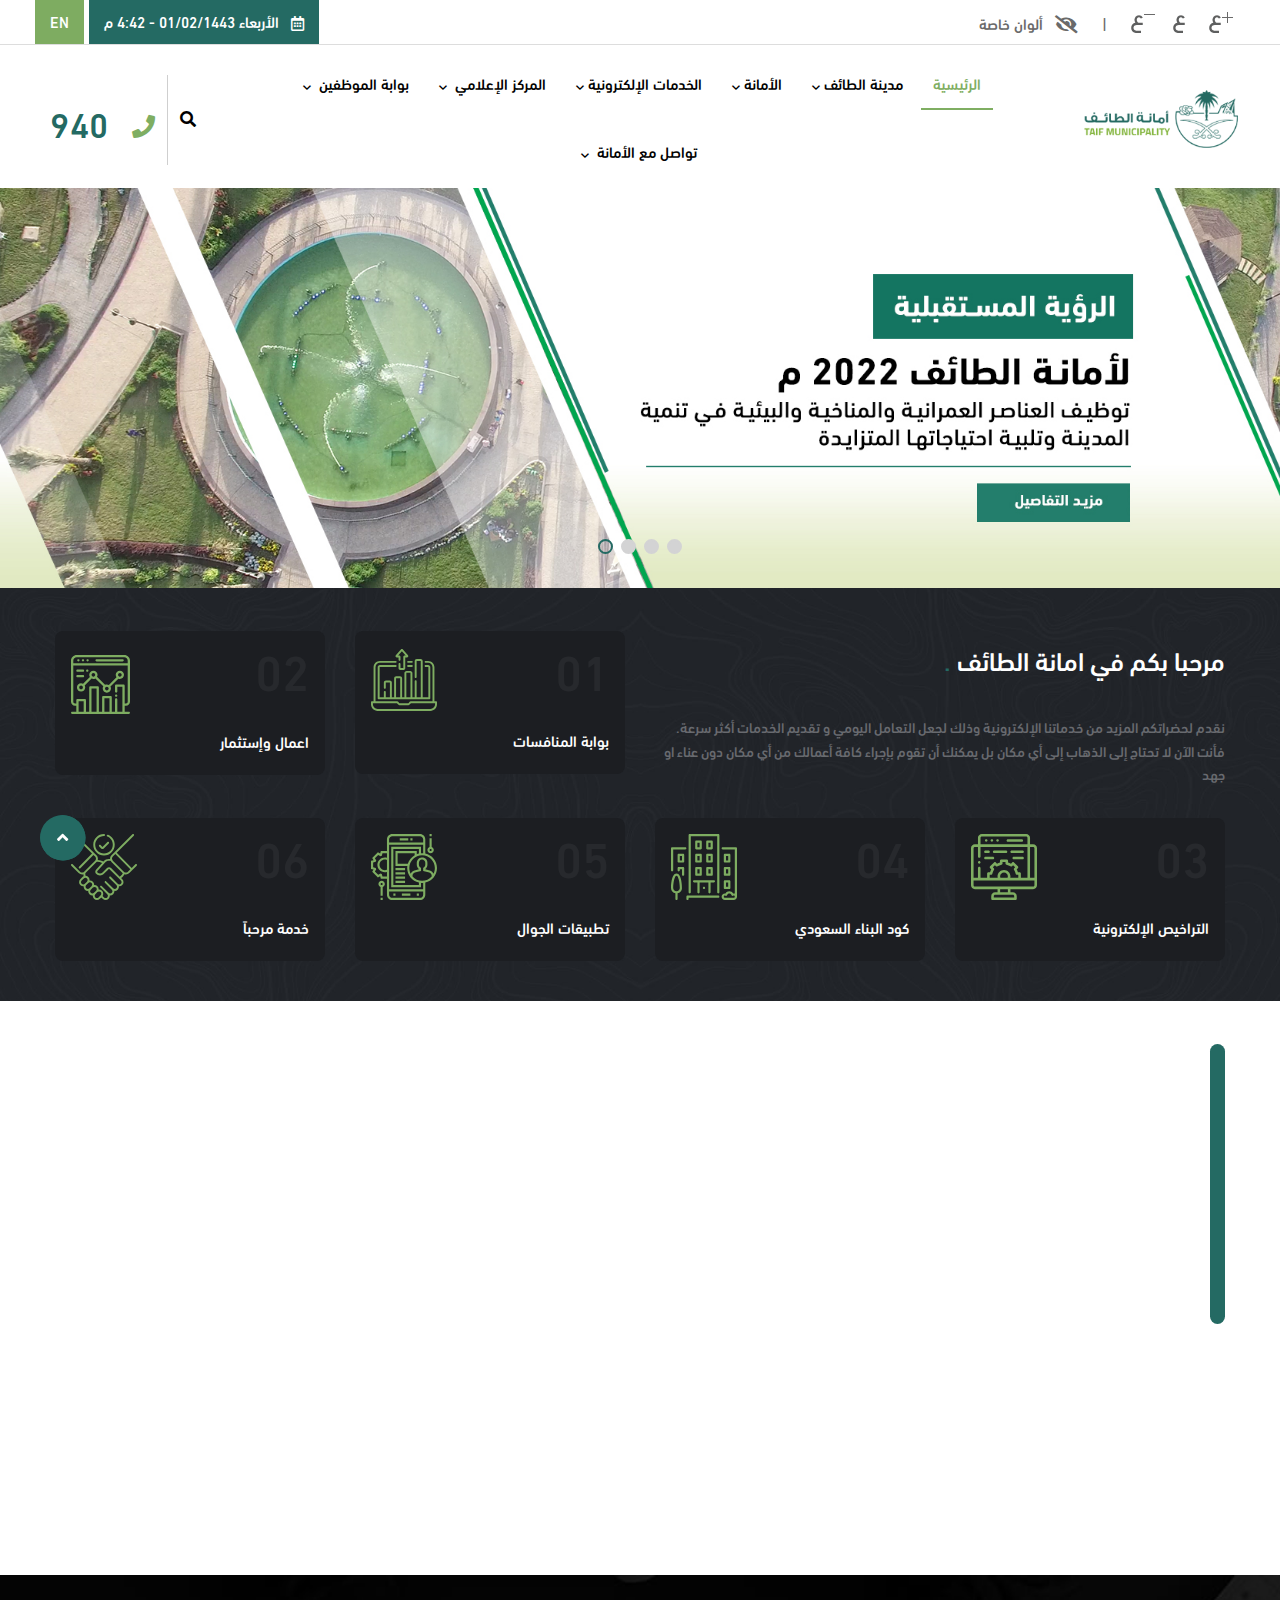
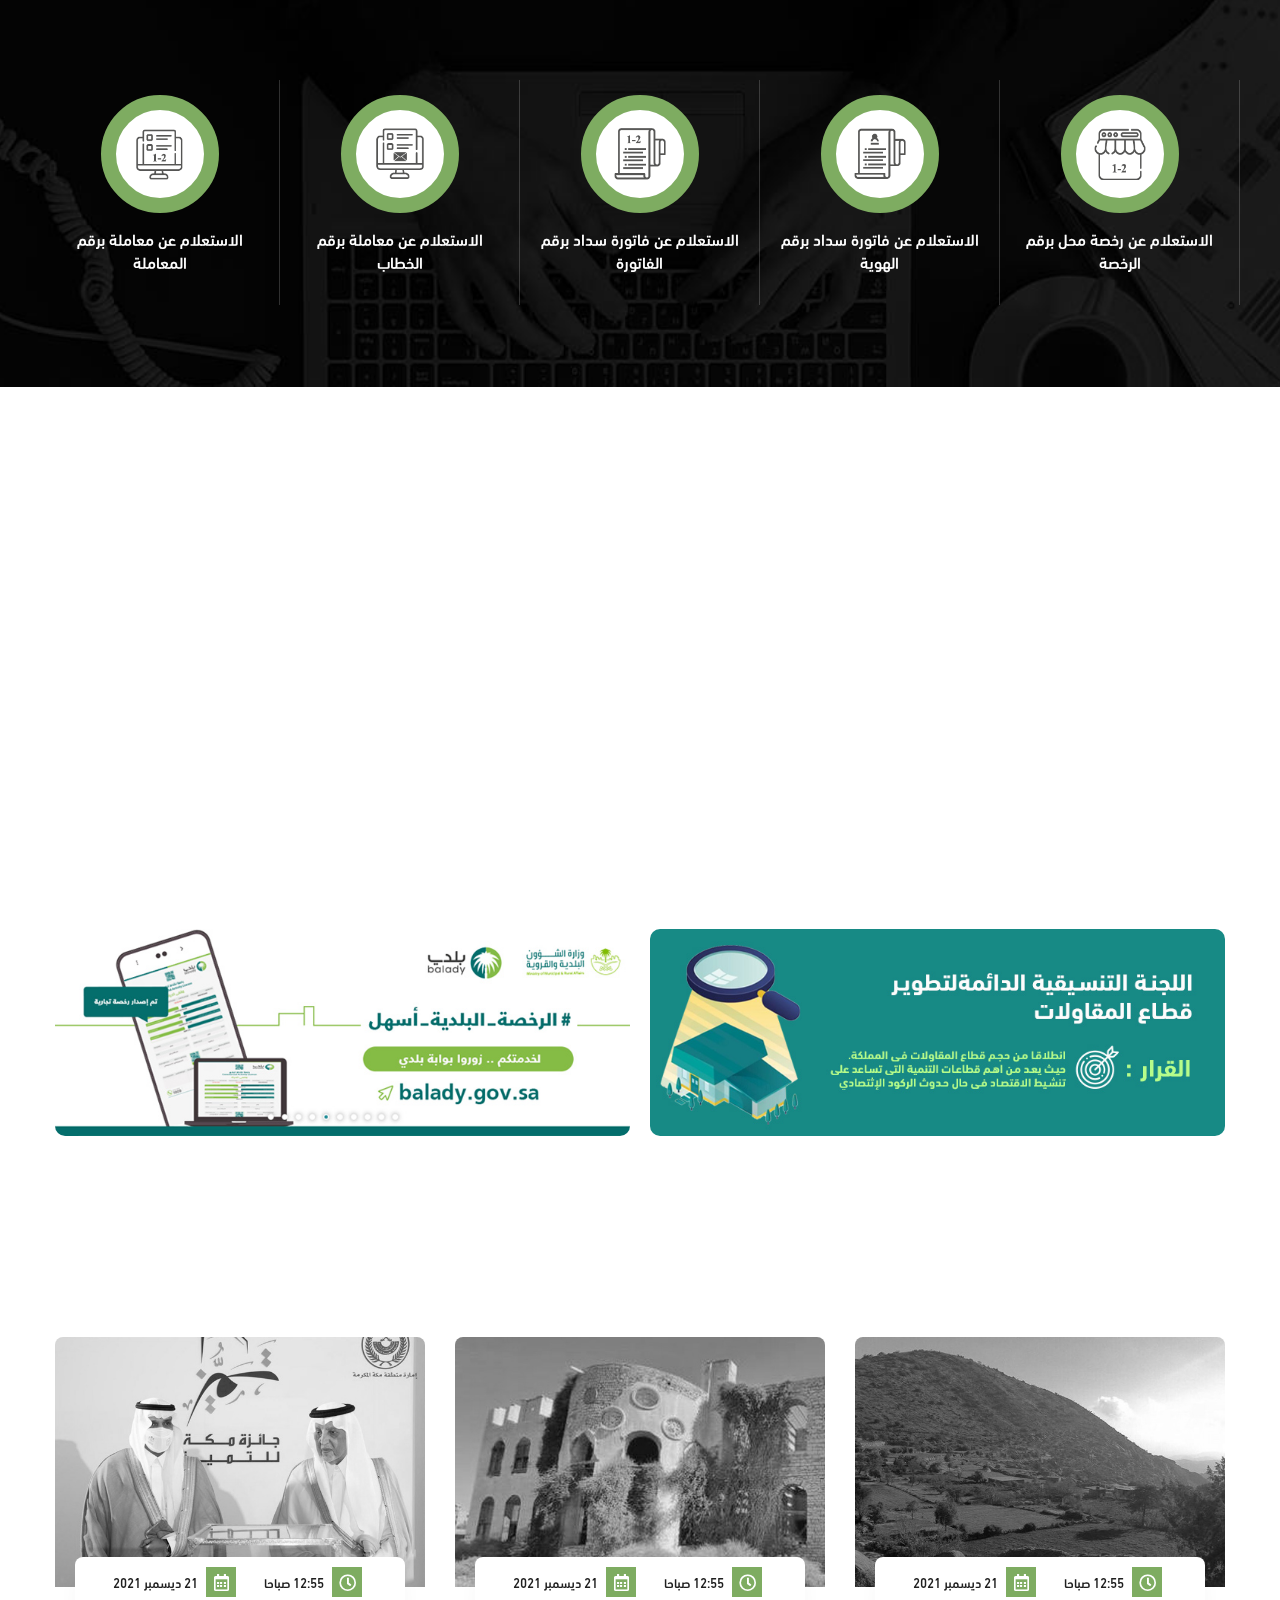
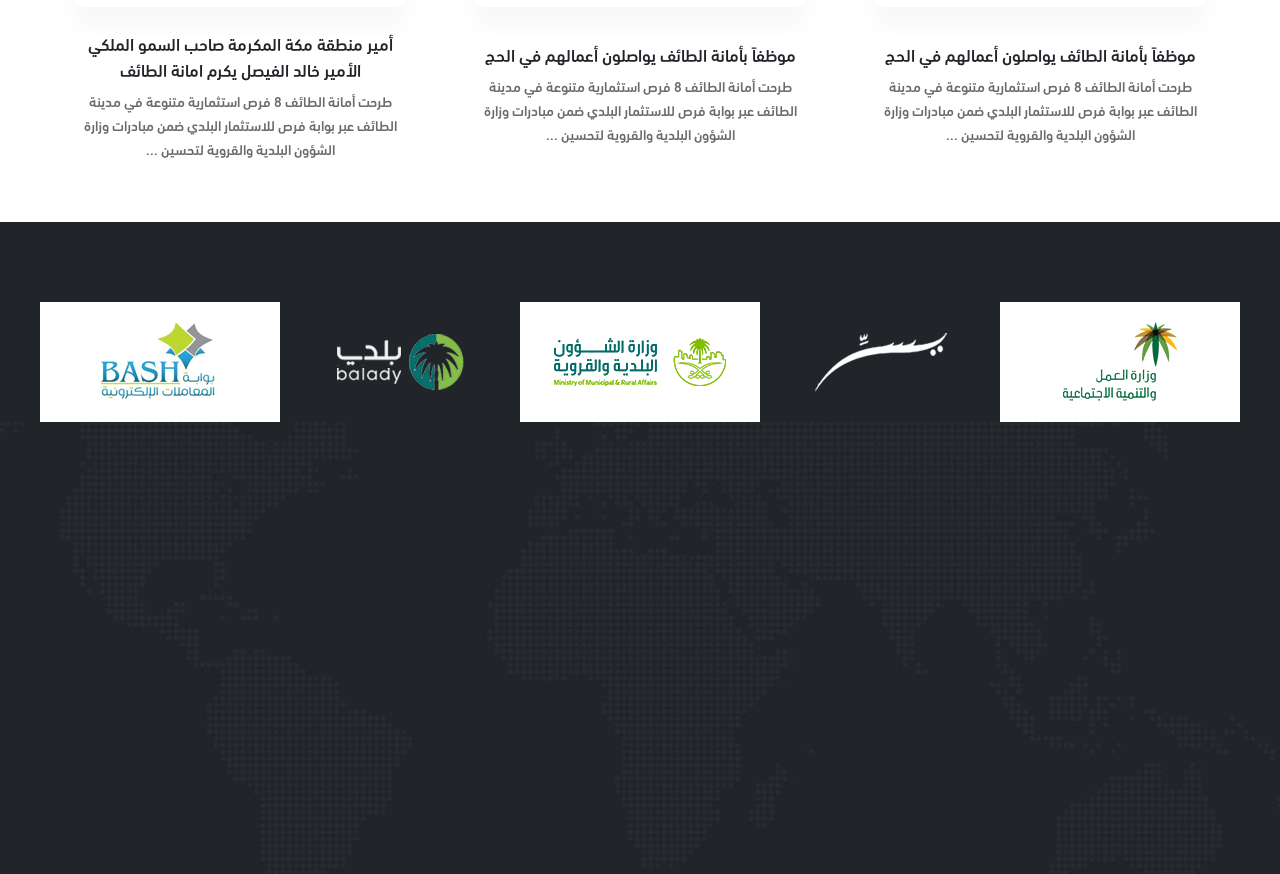
==== commit cdf91bc5: "update index" ====
--- a/index.html
+++ b/index.html
@@ -16,8 +16,6 @@
 
     <link rel="stylesheet" href="https://use.fontawesome.com/releases/v5.1.1/css/all.css">
 
-    <link rel="stylesheet" media="all" href="css/views.module.css" />
-    <link rel="stylesheet" media="all" href="vendor/revolution/css/settings.css" />
 
     <link rel="stylesheet" media="all" href="https://fonts.googleapis.com/css2?family=Teko:wght@300;400;500;600;700&amp;display=swap" />
     <link rel="stylesheet" media="all" href="https://fonts.googleapis.com/css2?family=Hind:wght@400;600;700&amp;display=swap" />
@@ -65,18 +63,6 @@
     <script src="vendor/slick/slick.min.js"></script>
     <script src="js/wow.min.js"></script>
     <script src="js/main.js"></script>
-    <script src="vendor/revolution/js/jquery.themepunch.tools.min.js"></script>
-    <script src="vendor/revolution/js/jquery.themepunch.revolution.min.js"></script>
-    <script src="vendor/revolution/js/extensions/revolution.extension.actions.min.js"></script>
-    <script src="vendor/revolution/js/extensions/revolution.extension.carousel.min.js"></script>
-    <script src="vendor/revolution/js/extensions/revolution.extension.kenburn.min.js"></script>
-    <script src="vendor/revolution/js/extensions/revolution.extension.layeranimation.min.js"></script>
-    <script src="vendor/revolution/js/extensions/revolution.extension.migration.min.js"></script>
-    <script src="vendor/revolution/js/extensions/revolution.extension.navigation.min.js"></script>
-    <script src="vendor/revolution/js/extensions/revolution.extension.parallax.min.js"></script>
-    <script src="vendor/revolution/js/extensions/revolution.extension.slideanims.min.js"></script>
-    <script src="vendor/revolution/js/extensions/revolution.extension.video.min.js"></script>
-
 
 
 
@@ -113,10 +99,6 @@
                                 </a>
                                 <span class="sp"> | </span>
 
-                                <!-- <a href="#voiceCmdsModal" title="الأوامر الصوتية">
-                                    <i class="fas fa-microphone-alt"></i>
-                                    &nbsp; الأوامر الصوتية
-                                </a> -->
                                 <a href="#!" title="ألوان خاصة" class="colorSwitch">
                                     <i class="fas fa-eye-slash"></i>
                                     &nbsp; ألوان خاصة
@@ -135,7 +117,7 @@
                                         <input type="button" value="ابحث" onclick="javascript:searchSite();" title="اضغط للبحث">
                                     </span>
                                 </span>
-                                <a id="langlink" href="#" title="English">EN</a>
+                                <a id="langlink" href="" title="English">EN</a>
                                 <span class="datetime">
                                     <i class="far fa-calendar-alt"></i>
                                     &nbsp; <span></span><span>الأربعاء 01/02/1443</span> - <span id="currentTime">4:42 م</span>
@@ -347,7 +329,7 @@
                                                                                         <a href="#"> المركز الإعلامي <span class="icaret nav-plus fas fa-chevron-down"></span> </a>
                                                                                         <ul class="menu sub-menu">
                                                                                             <li class="menu-item">
-                                                                                                <a href="#"> أخر الأخبار</a>
+                                                                                                <a href="news.html"> أخر الأخبار</a>
                                                                                             </li><!-- /.nav-item -->
                                                                                             <li class="menu-item">
                                                                                                 <a href="#">الملف الصحفي</a>
@@ -664,7 +646,7 @@
                                                                                         <div class="column-inner bg-size-cover">
                                                                                             <div class="column-content-inner">
 
-                                                                                                <div class="widget gsc-icon-box-number clearfix  icon-image text-light style-1 bg-black">
+                                                                                                <div class="tpico widget gsc-icon-box-number clearfix  icon-image text-light style-1 bg-black">
                                                                                                     <div class="box-content">
                                                                                                         <div class="box-inner">
                                                                                                             <div class="box-number">
@@ -697,7 +679,7 @@
                                                                                         <div class="column-inner bg-size-cover">
                                                                                             <div class="column-content-inner">
 
-                                                                                                <div class="widget gsc-icon-box-number clearfix  icon-image text-light style-1 bg-black">
+                                                                                                <div class="tpico widget gsc-icon-box-number clearfix  icon-image text-light style-1 bg-black">
                                                                                                     <div class="box-content">
                                                                                                         <div class="box-inner">
                                                                                                             <div class="box-number">
@@ -730,7 +712,7 @@
                                                                                         <div class="column-inner bg-size-cover">
                                                                                             <div class="column-content-inner">
 
-                                                                                                <div class="widget gsc-icon-box-number clearfix  icon-image text-light style-1 bg-black">
+                                                                                                <div class="tpico widget gsc-icon-box-number clearfix  icon-image text-light style-1 bg-black">
                                                                                                     <div class="box-content">
                                                                                                         <div class="box-inner">
                                                                                                             <div class="box-number">
@@ -763,7 +745,7 @@
                                                                                         <div class="column-inner bg-size-cover">
                                                                                             <div class="column-content-inner">
 
-                                                                                                <div class="widget gsc-icon-box-number clearfix  icon-image text-light style-1 bg-theme">
+                                                                                                <div class="tpico widget gsc-icon-box-number clearfix  icon-image text-light style-1 bg-black">
                                                                                                     <div class="box-content">
                                                                                                         <div class="box-inner">
                                                                                                             <div class="box-number">
@@ -796,7 +778,7 @@
                                                                                         <div class="column-inner bg-size-cover">
                                                                                             <div class="column-content-inner">
 
-                                                                                                <div class="widget gsc-icon-box-number clearfix  icon-image text-light style-1 bg-black">
+                                                                                                <div class="tpico widget gsc-icon-box-number clearfix  icon-image text-light style-1 bg-black">
                                                                                                     <div class="box-content">
                                                                                                         <div class="box-inner">
                                                                                                             <div class="box-number">
@@ -829,7 +811,7 @@
                                                                                         <div class="column-inner bg-size-cover">
                                                                                             <div class="column-content-inner">
 
-                                                                                                <div class="widget gsc-icon-box-number clearfix  icon-image text-light style-1 bg-black">
+                                                                                                <div class="tpico widget gsc-icon-box-number clearfix  icon-image text-light style-1 bg-black">
                                                                                                     <div class="box-content">
                                                                                                         <div class="box-inner">
                                                                                                             <div class="box-number">
@@ -1250,10 +1232,10 @@
                                                                                                                                     <div class="post-meta">
 
 
-                                                                                                                                        <span class="post-comment"> 12:55 AM <i class="far fa-clock"></i></span>
-                                                                                                                                        <span class="post-created"> 21 ديسمبر <i class="far fa-calendar-alt"></i></span>
+                                                                                                                                        <span class="post-comment"> <i class="far fa-clock"></i> 12:55 صباحا </span>
+                                                                                                                                        <span class="post-created">  <i class="far fa-calendar-alt"></i> 21 ديسمبر 2021 </span>
                                                                                                                                     </div>
-                                                                                                                                    <h3 class="post-title"> <a href="#" rel="bookmark"><span property="schema:name">
+                                                                                                                                    <h3 class="post-title"> <a href="details.html" rel="bookmark"><span property="schema:name">
                                                                                                                                                 أمير منطقة مكة المكرمة صاحب السمو الملكي الأمير خالد الفيصل يكرم امانة الطائف </span>
                                                                                                                                         </a> </h3>
                                                                                                                                     <div class="post-body">
@@ -1275,7 +1257,7 @@
 
                                                                                                                                     <div class="field field--name-field-image field--type-image field--label-hidden field__item">
                                                                                                                                         <div class="item-image">
-                                                                                                                                            <a href="delivering-best-digital-marketing.htm"><img property="schema:image" src="images/styles/medium/public/articles/post-11.jpg" alt="linoor" typeof="foaf:Image" />
+                                                                                                                                            <a href="details.html"><img property="schema:image" src="images/styles/medium/public/articles/post-11.jpg" alt="linoor" typeof="foaf:Image" />
 
                                                                                                                                             </a>
                                                                                                                                         </div>
@@ -1286,10 +1268,10 @@
                                                                                                                                     <div class="post-meta">
 
 
-                                                                                                                                        <span class="post-comment"> 12:55 AM <i class="far fa-clock"></i></span>
-                                                                                                                                        <span class="post-created"> 21 ديسمبر <i class="far fa-calendar-alt"></i></span>
+                                                                                                                                        <span class="post-comment"> <i class="far fa-clock"></i> 12:55 صباحا </span>
+                                                                                                                                        <span class="post-created">  <i class="far fa-calendar-alt"></i> 21 ديسمبر 2021 </span>
                                                                                                                                     </div>
-                                                                                                                                    <h3 class="post-title"> <a href="#" rel="bookmark"><span property="schema:name"> موظفاً بأمانة الطائف يواصلون أعمالهم في الحج </span>
+                                                                                                                                    <h3 class="post-title"> <a href="details.html" rel="bookmark"><span property="schema:name"> موظفاً بأمانة الطائف يواصلون أعمالهم في الحج </span>
                                                                                                                                         </a> </h3>
                                                                                                                                     <div class="post-body">
                                                                                                                                         <div property="schema:text" class="field field--name-body field--type-text-with-summary field--label-hidden field__item">طرحت أمانة الطائف 8 فرص استثمارية متنوعة في مدينة الطائف عبر بوابة فرص للاستثمار البلدي ضمن مبادرات وزارة الشؤون البلدية والقروية لتحسين ...
@@ -1321,10 +1303,10 @@
                                                                                                                                     <div class="post-meta">
 
 
-                                                                                                                                        <span class="post-comment"> 12:55 AM <i class="far fa-clock"></i></span>
-                                                                                                                                        <span class="post-created"> 21 ديسمبر <i class="far fa-calendar-alt"></i></span>
+                                                                                                                                        <span class="post-comment"> <i class="far fa-clock"></i> 12:55 صباحا </span>
+                                                                                                                                        <span class="post-created">  <i class="far fa-calendar-alt"></i> 21 ديسمبر 2021 </span>
                                                                                                                                     </div>
-                                                                                                                                    <h3 class="post-title"> <a href="#" rel="bookmark"><span property="schema:name"> موظفاً بأمانة الطائف يواصلون أعمالهم في الحج </span>
+                                                                                                                                    <h3 class="post-title"> <a href="details.html" rel="bookmark"><span property="schema:name"> موظفاً بأمانة الطائف يواصلون أعمالهم في الحج </span>
                                                                                                                                         </a> </h3>
                                                                                                                                     <div class="post-body">
                                                                                                                                         <div property="schema:text" class="field field--name-body field--type-text-with-summary field--label-hidden field__item">طرحت أمانة الطائف 8 فرص استثمارية متنوعة في مدينة الطائف عبر بوابة فرص للاستثمار البلدي ضمن مبادرات وزارة الشؤون البلدية والقروية لتحسين ...
@@ -1356,10 +1338,10 @@
                                                                                                                                     <div class="post-meta">
 
 
-                                                                                                                                        <span class="post-comment"> 12:55 AM <i class="far fa-clock"></i></span>
-                                                                                                                                        <span class="post-created"> 21 ديسمبر <i class="far fa-calendar-alt"></i></span>
+                                                                                                                                        <span class="post-comment"> <i class="far fa-clock"></i> 12:55 صباحا </span>
+                                                                                                                                        <span class="post-created">  <i class="far fa-calendar-alt"></i> 21 ديسمبر 2021 </span>
                                                                                                                                     </div>
-                                                                                                                                    <h3 class="post-title"> <a href="#" rel="bookmark"><span property="schema:name">
+                                                                                                                                    <h3 class="post-title"> <a href="details.html" rel="bookmark"><span property="schema:name">
                                                                                                                                                 طلاب وطالبات الطائف يمتثلون لتطبيق الأجراءات الأحترازية ممتثل عشان أحب الطائف</span>
                                                                                                                                         </a> </h3>
                                                                                                                                     <div class="post-body">
@@ -1395,6 +1377,7 @@
                                                                             </div>
                                                                         </div>
                                                                     </div>
+                                                                    
 
                                                                 </div>
                                                             </div>
--- a/css/style.css
+++ b/css/style.css
@@ -237,7 +237,7 @@
 
 .pager ul.pager__items {
   display: inline-block;
-  margin: 0 0 30px;
+  margin: 20px 0 37px;
   padding: 0;
 }
 
@@ -246,23 +246,26 @@
   float: right;
   margin-left: 10px;
   font-family: 'din';
-  font-size: 18px;
+  font-size: 14px;
 }
 
 .pager ul.pager__items > li a {
-  border: 1px solid #e9ebee;
+  border: 1px solid #cdcdcd;
   font-weight: 400;
-  display: inline-block;
-  line-height: 30px;
-  margin: 0 1px;
+  display: flex;
+  color: #373737;
+  margin: 0;
   text-align: center;
-  margin-left: 10px;
-  padding: 4px 15px 0;
-  border-radius: 4px;
-  -webkit-border-radius: 4px;
-  -moz-border-radius: 4px;
-  -ms-border-radius: 4px;
-  -o-border-radius: 4px;
+  width: 40px;
+  height: 40px;
+  padding: 0;
+  align-items:center;
+  justify-content:center;
+  border-radius: 100%;
+  -webkit-border-radius: 100%;
+  -moz-border-radius: 100%;
+  -ms-border-radius: 100%;
+  -o-border-radius: 100%;
   text-transform: uppercase;
   background: #fff;
 }
@@ -287,6 +290,7 @@
 
 .pager ul.pager__items > li.pager__item--last {
   font-size: 18px;
+  transform: rotateY(180deg);
 }
 
 .pager ul.pager__items > li.is-active a {
@@ -336,22 +340,24 @@
 
 .breadcrumb-content-inner {
   margin-bottom: 60px;
-  text-align: center;
-  position: relative;
-}
-
+  text-align: revert;
+  position: relative;
+}
+.gva-breadcrumb-content{}
+.block-linoor-subtheme-breadcrumbs {position:relative}
+.breadcrumb-style:after{position:absolute;left:0;right:0;top:0;bottom:0;background: #00000057;content:"";opacity:0.5;}
 .breadcrumb-content-inner .breadcrumb-content-main {
   position: relative;
   z-index: 9;
-  max-width: 950px;
   margin: 0 auto;
 }
 
 .breadcrumb-content-inner .breadcrumb-style {
-  padding: 100px 0;
-  padding-top: 170px;
+  padding: 60px 0;
+  /* padding-top: 170px; */
   position: relative;
   background-size: cover;
+  z-index: 10;
 }
 
 @media (max-width: 767.98px) {
@@ -361,10 +367,11 @@
 }
 
 .breadcrumb-content-inner .gva-block-breadcrumb .page-title {
-  font-size: 60px;
-  line-height: 68px;
+  font-size: 30px;
+  line-height: 35px;
+  text-align: right;
   font-weight: 500;
-  margin: 0 0 -20px;
+  margin: 0 0 -9px;
   text-transform: uppercase;
 }
 
@@ -415,16 +422,22 @@
 
 .breadcrumb-content-inner .gva-block-breadcrumb .breadcrumb-links nav.breadcrumb ol li {
   float: right;
-  color: #246A63;
-  font-size: 20px;
+  color: #7eac61;
+  font-size: 17px;
 }
 
 .breadcrumb-content-inner .gva-block-breadcrumb .breadcrumb-links nav.breadcrumb ol li a {
   color: #fff;
 }
-
+.breadcrumb-content-inner .gva-block-breadcrumb .breadcrumb-links nav.breadcrumb ol li a:after{
+  font-family: "Font Awesome 5 free";
+    font-weight: 900;
+    content: "\f053";
+    font-size:10px;
+    margin: 0 8px
+}
 .breadcrumb-content-inner .gva-block-breadcrumb .breadcrumb-links nav.breadcrumb ol li a:hover {
-  color: #246A63;
+  color: #7fae62;
 }
 
 .breadcrumb-content-inner .gva-block-breadcrumb .breadcrumb-links nav.breadcrumb ol li span {
@@ -1540,9 +1553,8 @@
   font-size: 16px;
   font-weight: 400;
   text-transform: uppercase;
-   
   margin-bottom: 20px;
-  font-family: 'din';
+  /* font-family: 'din'; */
 }
 
 @media (max-width: 575.98px) {
@@ -1560,6 +1572,7 @@
 }
 
 .post-block .post-meta i {
+  /* float: right; */
   color: #ffffff;
   font-size: 17px;
   margin: 0 5px;
@@ -1657,6 +1670,7 @@
   margin-top: -30px;
   position: relative;
   z-index: 1;
+  direction: rtl;
   -webkit-box-shadow: 0px 20px 20px 0 rgba(0, 0, 0, 0.03);
   box-shadow: 0px 20px 20px 0 rgba(0, 0, 0, 0.03);
   border-radius: 8px;
@@ -1666,7 +1680,7 @@
   -o-border-radius: 8px;
   color: #202020;
 }
-
+.post-block.teaser-1 .post-meta span{display:inline-block}
 @media (max-width: 575.98px) {
   .post-block.teaser-1 .post-meta {
     margin-top: -30px;
@@ -4040,7 +4054,7 @@
 }
 
 .owl-carousel .owl-dots {
-  margin-top: 30px;
+  margin-top: 20px;
   text-align: center;
   width: 100%;
   display: block;
@@ -5649,7 +5663,7 @@
   top: 50%;
   left: 0;
   right: 0;
-  font-size: 18px;
+  font-size: 13px;
   -webkit-transform: translateY(-50%);
   transform: translateY(-50%);
 }
@@ -10609,7 +10623,8 @@
   -moz-transition: none;
   -ms-transition: none;
 }
-.gsc-icon-box-number:hover .box-title a{color:#000}
+.tpico.gsc-icon-box-number:hover .box-title a{color: #ffffff !important;}
+.gsc-icon-box-number:hover .box-title a{color: #246a63;}
 .gsc-icon-box-number.bg-black {
   background: #1c1e22 !important;
 }
@@ -10697,11 +10712,11 @@
 }
 
 .gsc-icon-box-number.style-1:hover {
-  background: #fff !important;
+  background: #246a63 !important;
 }
 
 .gsc-icon-box-number.style-1:hover .box-number, .gsc-icon-box-number.style-1:hover .box-title {
-  color: #222429;
+  color: #ffffff;
 }
 
 .gsc-icon-box-number.style-1:hover:after {
@@ -15079,6 +15094,12 @@
   display: block;
   text-transform: uppercase;
 }
+.year{
+    display: block;
+    font-size: 22px;
+    color: #000;
+    padding-top: 4px;
+}
 
 .event-block .event-image .date .icon {
   margin-left: 5px;
@@ -15111,9 +15132,9 @@
 }
 
 .event-block-2 {
-  padding-bottom: 35px;
-  margin-bottom: 35px;
-  border-bottom: 1px solid #e9ebee;
+  /* padding-bottom: 35px; */
+  /* margin-bottom: 35px; */
+  /* border-bottom: 1px solid #e9ebee; */
 }
 
 .event-block-2:before, .event-block-2:after {
@@ -15133,7 +15154,7 @@
 }
 
 .event-block-2 .content-inner {
-  padding-right: 320px;
+  /* padding-right: 320px; */
   position: relative;
   z-index: 9;
 }
@@ -15175,8 +15196,8 @@
 }
 
 .event-block-2 .event-image {
-  width: 320px;
-  float: right;
+  /* width: 320px; */
+  /* float: right; */
   position: relative;
   z-index: 1;
 }
@@ -15203,12 +15224,12 @@
 .event-block-2 .event-image .event-date {
   -webkit-box-shadow: 0px 4px 26px 3px rgba(0, 0, 0, 0.1);
   box-shadow: 0px 4px 26px 3px rgba(0, 0, 0, 0.1);
-  width: 120px;
-  height: 120px;
+  width: 100px;
+  height: 100px;
   float: right;
   text-align: center;
   line-height: 1.1;
-  padding-top: 15px;
+  padding-top: 12px;
   position: absolute;
   background: #fff;
   top: 50%;
@@ -15222,13 +15243,13 @@
     left: 10px;
     margin-top: 0;
     padding-top: 10px;
-    width: 90px;
-    height: 90px;
+    width: 75px;
+    height: 76px;
   }
 }
 
 .event-block-2 .event-image .event-date .date {
-  font-size: 55px;
+  font-size: 38px;
   font-weight: 500;
   color: #246A63;
   display: block;
@@ -15236,7 +15257,7 @@
 
 @media (max-width: 991.98px) {
   .event-block-2 .event-image .event-date .date {
-    font-size: 45px;
+    font-size: 35px;
   }
 }
 
@@ -15349,6 +15370,8 @@
 .event-full {
   margin-bottom: 30px;
 }
+.event-full .post-thumbnail{float:right;position: relative;margin-left: 57px;margin-bottom: 40px;}
+.event-full .post-content{}
 
 .event-full .event-info {
   background: #f5f5f5;
@@ -18246,7 +18269,7 @@
 .welcomeBlck{
     
 }
-.wlcomItem{border-radius: 30px;overflow: hidden;position: relative;display:block;margin: 0 0 10px;}
+.wlcomItem{border-radius: 10px;overflow: hidden;position: relative;display:block;margin: 0 0 10px;}
 .wlcomItem .imgCon}
 .wlcomItem .imgCon img{}
 .wlcomItem span{
@@ -18272,6 +18295,9 @@
 /*----------------------
     Pre Loader
 -----------------------*/
+.pt0{
+    padding-top: 5px !important;
+}
 .preloader {
   position: fixed;
   top: 0;
@@ -18440,13 +18466,149 @@
     height: 15px;
     background: #d3d3d4;
 }
+.blockCon .content-inner{
+  padding-right:60px;
+
+}
+.blockCon{margin-bottom:20px;border-bottom: 1px #e4e4e4 solid;padding-bottom: 19px;}
+.blockCon:last-child{border:none}
+.blockCon .event-time{}
+.blockCon .event-time i{
+  color: #ffffff;
+    font-size: 17px;
+    margin: 5px 0;
+    margin-left:10px;
+    background: #7eac61;
+    width: 30px;
+    height: 30px;
+    display: inline-flex;
+    align-items: center;
+    justify-content: center;
+}
+.blockCon  .post-title{font-size: 19px;}
+.event-full .post-meta{/* background: #e8e8e8; *//* display:flex; */margin: 7px 0 10px;}
+.post-block.event-full .post-content{/* padding-right:50px */}
+.post-block.event-full .post-title{font-size: 18px;line-height: 28px;}
+.event-full .post-comment i{margin-right:0}
+.event-full .event-date {
+  -webkit-box-shadow: 0px 4px 26px 3px rgba(0, 0, 0, 0.1);
+  box-shadow: 0px 4px 26px 3px rgba(0, 0, 0, 0.1);
+  width: 100px;
+  height: 100px;
+  float: right;
+  text-align: center;
+  line-height: 1.1;
+  padding-top: 2px;
+  position: absolute;
+  background: #fff;
+  top: 20%;
+  left: -42px;
+  margin-top: -60px;
+}
+.event-full  .event-date .date {
+  font-size: 46px;
+  font-weight: 500;
+  color: #246A63;
+  display: block;
+  line-height: 46px;
+}
+.event-full.post-block img{
+  -webkit-filter: grayscale(0%);
+    -ms-filter: grayscale(0%);
+    -moz-filter: grayscale(0%);
+}
+.detalsIcon{
+    list-style: none;
+    padding: 0;
+    margin: 0 0 10px;
+    display: block;
+    text-align: left;
+}
+.detalsIcon li{
+    display: inline-block;
+    margin-right: 5px;
+}
+.detalsIcon a{
+   
+display: block;
+}
+.detalsIcon a i{
+    color: #7eac61 !important;
+    font-size: 20px;
+    display: block;
+ }
+.last_modified{
+    margin: 10px  0 0;
+    text-align: left;
+}
+.last_modified i{
+    margin: 0 8px;
+    color: #7fae62;
+    position: relative;
+    top: -1px;
+    margin-left: 3px;
+    font-size: 17px;
+}
+.last_modified b{
+    font-size: 15px;
+}
+
+/* Post social */
+
+    .share-items {
+        border: 1px solid #dedede;
+        border-radius: 0;
+        background: none;
+        padding: 10px 20px;
+        width: 100%;
+        margin: 25px 0;
+        display: inline-block;
+    }
+.share-items ul{padding:0}
+    .post-social-icons > li {
+        display: inline-block;
+        padding: 5px 12px;
+        color: #fff;
+        background: #1c1c1c;
+        font-size: 12px;
+        margin-left: 8px;
+    }
+
+    .post-social-icons a {
+        color: #fff;
+        text-align: center;
+    }
+
+    .post-social-icons a i {
+        border-left: 1px solid rgba(255, 255, 255, 0.5);
+        margin-left: 5px;
+        padding-left: 8px;
+        font-size: 14px;
+        line-height: 12px;
+    }
+
+    .post-social-icons > li.facebook {
+        background: #3B5998;
+    }
+
+    .post-social-icons > li.twitter {
+        background: #00aced;
+    }
+
+    .post-social-icons > li.gplus {
+        background: #c53942;
+    }
+
+    .post-social-icons > li.pinterest {
+        background: #ce222b;
+    }
+.postsmllImg{float:left;width: 425px;max-width:100%;margin:20px;margin-right: 45px;margin-left:0;}
+/*********************************/
 @media (max-width: 1400px) {
     .slider-owl .item{
         height: 400px;
     }
 }
-/*********************************/
-
 @media (max-width: 768px) {
   .header-main-inner .col-xl-8{position:static}
 
@@ -18464,10 +18626,10 @@
 .gva-offcanvas-mobile .gva-navigation .gva_menu li.opened .sub-menu{
     display: block;
 }
-.owl-carousel .owl-stage-outer .item{
+.slider-owl .item{
     height: 207px;
 }
-.owl-carousel .owl-stage-outer .item img{
+.slider-owl .item img{
     width: 100%;
     height: auto;
 }
@@ -18483,10 +18645,10 @@
   .visitorCon{margin:30px 0 }
   .footerLogosCon,.socials-footer{text-align:center}
   .slider-owl{}
-  .owl-carousel .owl-stage-outer .item{
+  .slider-owl .item{
     height: 101px;
 }
-.owl-carousel .owl-stage-outer .item img{
+.slider-owl .item img{
     height: 100%;
     float:right;
     width:100%;
@@ -18496,6 +18658,14 @@
     width: 10px;
     height: 10px;
 }
-
+.post-thumbnail{position:relative}
+.event-full .event-date{left:10px;top:70px;width: 80px;height: 80px;}
+.event-full .event-date .date{font-size:35px}
+    .post-block.event-full .post-content {
+    padding-right: 0;
+}
+    .blockCon .content-inner {
+    padding-right: 0;
+}
 
 }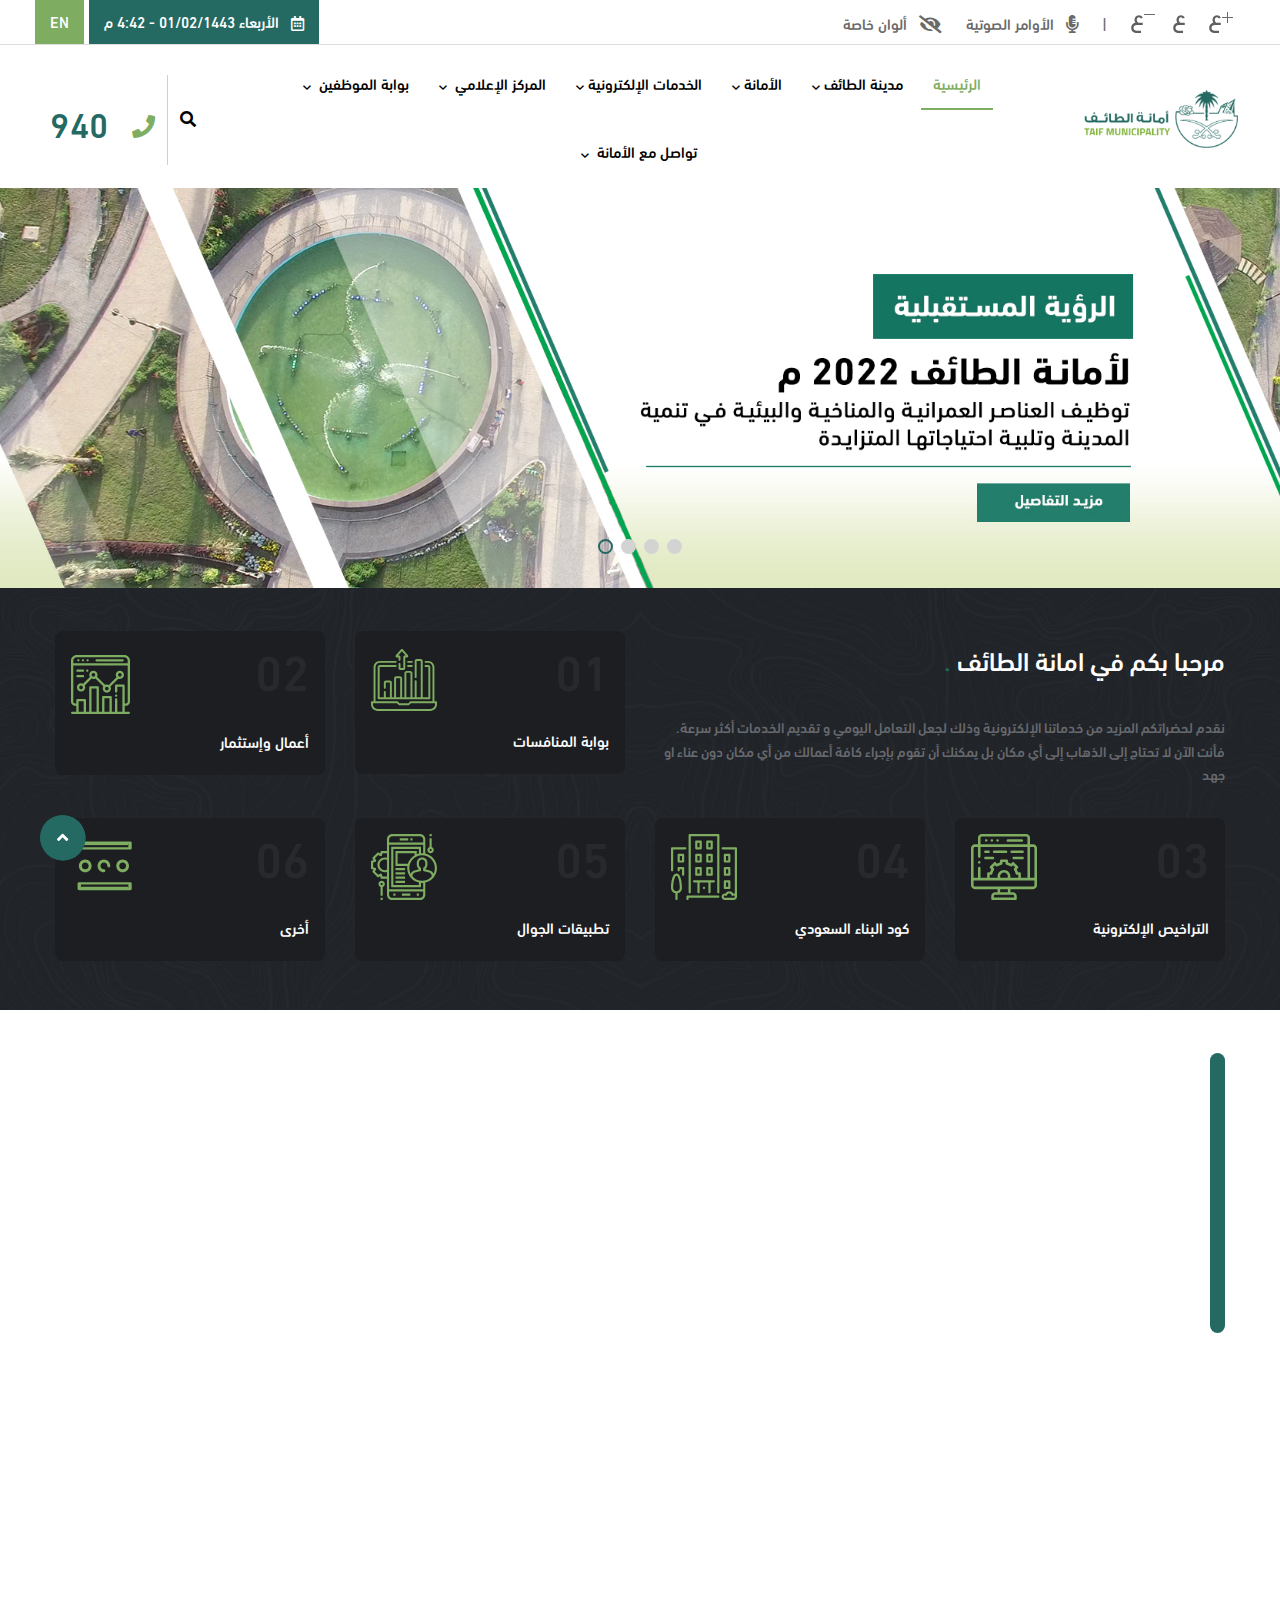
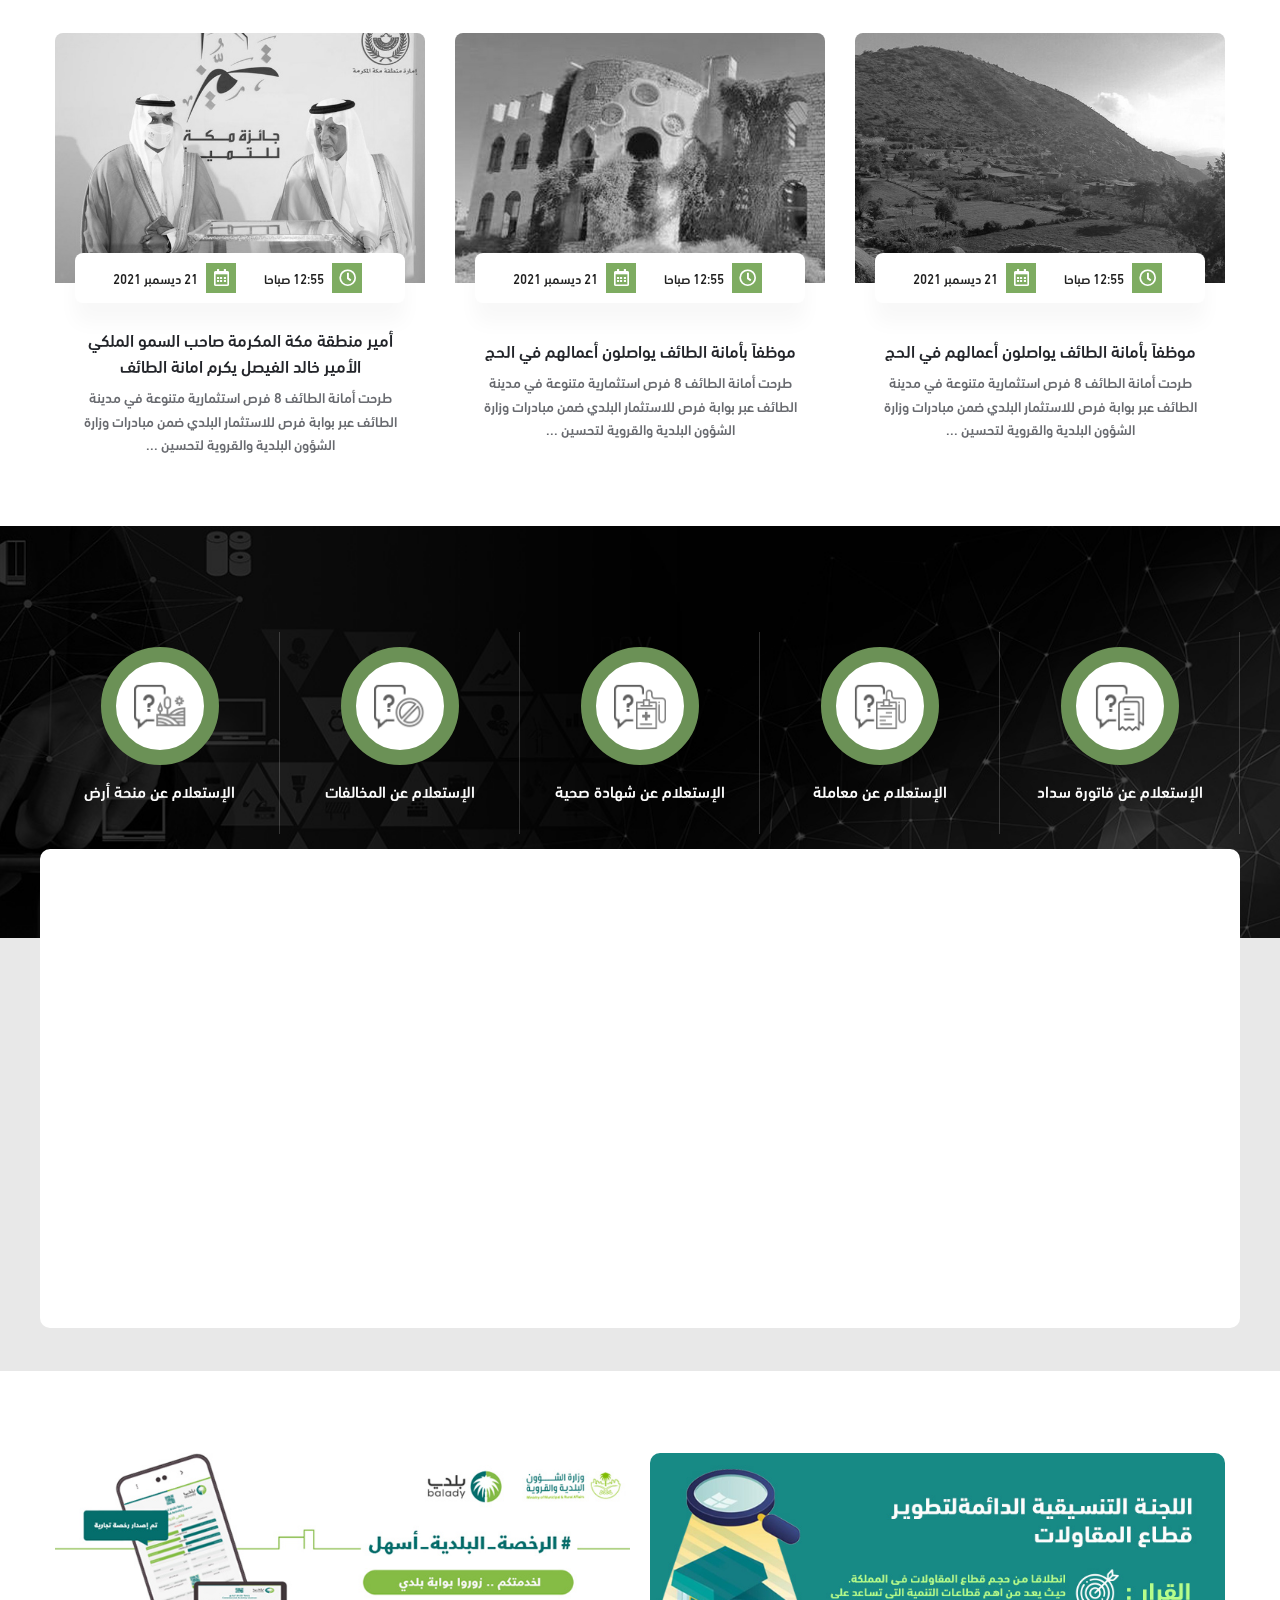
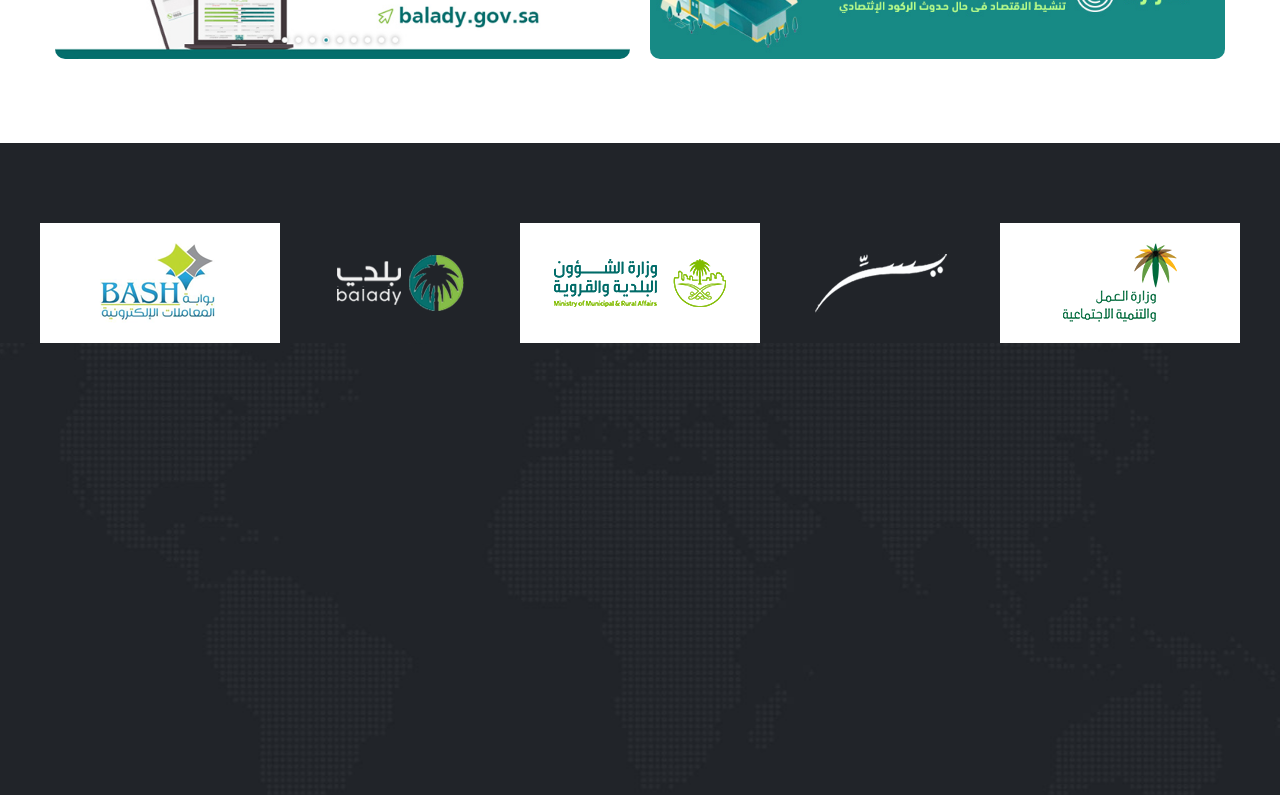
==== commit efe95686: "new changes" ====
--- a/index.html
+++ b/index.html
@@ -28,7 +28,7 @@
     <link rel="stylesheet" media="all" href="vendor/ytplayer/css/jquery.mb.YTPlayer.min.css" />
     <link rel="stylesheet" media="all" href="vendor/magnific/magnific-popup.css" />
     <link rel="stylesheet" media="all" href="vendor/slick/slick.css" />
-    
+
     <!-- Colorbox -->
     <link rel="stylesheet" href="css/colorbox.css">
     <link rel="stylesheet" media="all" href="css/update.css" />
@@ -72,12 +72,12 @@
 
 <body class="hidden-title gavias-pagebuilder layout-no-sidebars wide frontpage node--type-page">
 
- <div class="preloader">
-            <div class="loading">
-                <span></span><span></span><span></span><span></span><span></span><span></span><span></span><span></span>
-            </div>
-        </div><!-- /.preloader -->
-    
+    <div class="preloader">
+        <div class="loading">
+            <span></span><span></span><span></span><span></span><span></span><span></span><span></span><span></span>
+        </div>
+    </div><!-- /.preloader -->
+
     <div class="dialog-off-canvas-main-canvas" data-off-canvas-main-canvas>
         <div class="gva-body-wrapper">
             <div class="body-page gva-body-page">
@@ -99,6 +99,10 @@
                                 </a>
                                 <span class="sp"> | </span>
 
+                                <a href="#voiceCmdsModal" title="الأوامر الصوتية">
+                                    <i class="fas fa-microphone-alt"></i>
+                                    &nbsp; الأوامر الصوتية
+                                </a>
                                 <a href="#!" title="ألوان خاصة" class="colorSwitch">
                                     <i class="fas fa-eye-slash"></i>
                                     &nbsp; ألوان خاصة
@@ -117,7 +121,7 @@
                                         <input type="button" value="ابحث" onclick="javascript:searchSite();" title="اضغط للبحث">
                                     </span>
                                 </span>
-                                <a id="langlink" href="" title="English">EN</a>
+                                <a id="langlink" href="/en" title="English">EN</a>
                                 <span class="datetime">
                                     <i class="far fa-calendar-alt"></i>
                                     &nbsp; <span></span><span>الأربعاء 01/02/1443</span> - <span id="currentTime">4:42 م</span>
@@ -178,7 +182,7 @@
 
                                                                                         <ul class="menu sub-menu">
                                                                                             <li class="menu-item">
-                                                                                                <a href="#">نبذة عن الطائف</a>
+                                                                                                <a href="#"> الطائف</a>
                                                                                             </li><!-- /.nav-item -->
                                                                                             <li class="menu-item">
                                                                                                 <a href="#">الرؤية المستقبلية</a>
@@ -306,13 +310,13 @@
                                                                                                         <a href="#"> خدمة تزويد الجهات الحكومية بمسميات الشوارع والأحياء والخرائط</a>
                                                                                                     </li><!-- /.nav-item -->
                                                                                                     <li class="menu-item">
-                                                                                                        <a href="#">استبيان عن الخدمات الالكترونية</a>
-                                                                                                    </li><!-- /.nav-item -->
-                                                                                                    <li class="menu-item">
-                                                                                                        <a href="#">استبيان آراء المستفيدين من الخدمات الإلكترونية</a>
-                                                                                                    </li><!-- /.nav-item -->
-                                                                                                    <li class="menu-item">
-                                                                                                        <a href="#">استبيان رضا السكان عن الخدمات</a>
+                                                                                                        <a href="#">إستبيان عن الخدمات الإلكترونية</a>
+                                                                                                    </li><!-- /.nav-item -->
+                                                                                                    <li class="menu-item">
+                                                                                                        <a href="#">إستبيان آراء المستفيدين من الخدمات الإلكترونية</a>
+                                                                                                    </li><!-- /.nav-item -->
+                                                                                                    <li class="menu-item">
+                                                                                                        <a href="#">إستبيان رضا السكان عن الخدمات</a>
                                                                                                     </li><!-- /.nav-item -->
                                                                                                     <li class="menu-item">
                                                                                                         <a href="#">البيانات المفتوحة</a>
@@ -329,7 +333,7 @@
                                                                                         <a href="#"> المركز الإعلامي <span class="icaret nav-plus fas fa-chevron-down"></span> </a>
                                                                                         <ul class="menu sub-menu">
                                                                                             <li class="menu-item">
-                                                                                                <a href="news.html"> أخر الأخبار</a>
+                                                                                                <a href="#"> أخر الأخبار</a>
                                                                                             </li><!-- /.nav-item -->
                                                                                             <li class="menu-item">
                                                                                                 <a href="#">الملف الصحفي</a>
@@ -454,7 +458,7 @@
 
                                                                                         <ul class="menu sub-menu">
                                                                                             <li class="menu-item">
-                                                                                                <a href="#">معلومات الاتصال</a>
+                                                                                                <a href="#">معلومات الإتصال</a>
                                                                                             </li><!-- /.nav-item -->
                                                                                             <li class="menu-item">
                                                                                                 <a href="#">مواقع إدارات و بلديات
@@ -558,7 +562,7 @@
 
 
                 <div role="main" class="main main-page">
- <div class="clearfix"></div>
+                    <div class="clearfix"></div>
 
 
                     <div class="help gav-help-region">
@@ -576,7 +580,7 @@
                     <div class="clearfix"></div>
 
                     <div class="clearfix"></div>
-         
+
 
                     <div id="content" class="content content-full">
                         <div class="container-full container-bg">
@@ -605,16 +609,16 @@
                                                                 <div class="gavias-builder--content">
                                                                     <div class="slider-owl owl-carousel">
                                                                         <div class="item">
-                                                                            <img  alt="" src="images/gva-sliderlayer-upload/slider-1.jpg"/>                                                                            
+                                                                            <img alt="" src="images/gva-sliderlayer-upload/slider-1.jpg" />
                                                                         </div>
                                                                         <div class="item">
-                                                                            <img  alt="" src="images/gva-sliderlayer-upload/slider-2.jpg"/>                                                                            
+                                                                            <img alt="" src="images/gva-sliderlayer-upload/slider-2.jpg" />
                                                                         </div>
                                                                         <div class="item">
-                                                                            <img  alt="" src="images/gva-sliderlayer-upload/slider-3.jpg"/>                                                                            
+                                                                            <img alt="" src="images/gva-sliderlayer-upload/slider-3.jpg" />
                                                                         </div>
                                                                         <div class="item">
-                                                                            <img  alt="" src="images/gva-sliderlayer-upload/slider-4.jpg"/>                                                                            
+                                                                            <img alt="" src="images/gva-sliderlayer-upload/slider-4.jpg" />
                                                                         </div>
                                                                     </div>
                                                                     <div class="gbb-row-wrapper section row-first-level gbb-row bg-size-cover welComBg" style="background-image:url('images/gbb-uploads/bg/bg-1.jpg'); background-repeat:no-repeat; background-position:center top">
@@ -696,7 +700,7 @@
                                                                                                         </div>
 
                                                                                                         <h4 class="box-title">
-                                                                                                            <a class="link"> اعمال وإستثمار </a>
+                                                                                                            <a class="link"> أعمال وإستثمار </a>
                                                                                                         </h4>
                                                                                                     </div>
                                                                                                 </div>
@@ -828,7 +832,7 @@
                                                                                                         </div>
 
                                                                                                         <h4 class="box-title">
-                                                                                                            <a class="link">خدمة مرحباً </a>
+                                                                                                            <a class="link"> أخرى </a>
                                                                                                         </h4>
                                                                                                     </div>
                                                                                                 </div>
@@ -845,7 +849,7 @@
                                                                         </div>
                                                                     </div>
                                                                     <div class="gbb-row-wrapper section row-first-level  gbb-row bg-size-default" style="background-color:#fff; background-image:url('/drupal/linoor/images/gbb-uploads/bg/bg-shape.jpg'); background-repeat:repeat-y; background-position:right center" data-onepage-title="Image Content">
-                                                                        <div class="bb-inner default">
+                                                                        <div class="bb-inner default pb0">
                                                                             <div class="bb-container container">
                                                                                 <div class="row row-wrapper">
                                                                                     <div class="gsc-column col-xl-4 col-lg-4 col-md-6 col-sm-12 col-12">
@@ -889,8 +893,9 @@
                                                                                                 <div class="widget gsc-heading  align-right style-1 padding-bottom-0" style="max-width: 800px;">
 
                                                                                                     <div class="heading-content clearfix">
-                                                                                                        <h2 class="title text-black wow fadeInUp" data-wow-delay="0.10s" >
-                                                                                                            <span>نبذة عن الطائف
+                                                                                                        <h2 class="title text-black wow fadeInUp" data-wow-delay="0.10s">
+                                                                                                            <span>
+نبذة عن  الطائف
                                                                                                             </span>
                                                                                                         </h2>
                                                                                                         <div class="title-desc text-gray  wow fadeInUp" data-wow-delay="0.20s">
@@ -909,7 +914,7 @@
                                                                                                             <div class="col-lg-3 col-md-6 col-sm-6 col-6">
                                                                                                                 <a href="#" class="wlcomItem  wow fadeInUp" data-wow-delay="0.30s">
                                                                                                                     <div class="imgCon"><img alt="" src="images/welcome1.jpg" /></div>
-                                                                                                                    <span>عن الامانة</span>
+                                                                                                                    <span>عن الأمانة</span>
                                                                                                                 </a></div>
                                                                                                             <div class="col-lg-3 col-md-6 col-sm-6 col-6">
                                                                                                                 <a href="#" class="wlcomItem wow fadeInUp" data-wow-delay="0.40s">
@@ -948,13 +953,207 @@
                                                                     </div>
 
 
+                                                                    
+                                                                                                                                        <div class="gbb-row-wrapper section row-first-level gbb-row bg-size-cover wow  fadeInUp" data-wow-delay="0.10s">
+                                                                        <div class="bb-inner default pt0">
+                                                                            <div class="bb-container container">
+                                                                                <div class="row row-wrapper">
+                                                                                    <div class="gsc-column col-xl-12 col-lg-12 col-md-12 col-sm-12 col-12">
+                                                                                        <div class="column-inner bg-size-cover">
+                                                                                            <div class="column-content-inner">
+                                                                                                <div class="widget gsc-heading  align-center style-1 ">
+
+                                                                                                    <div class="heading-content clearfix">
+                                                                                                        <h2 class="title text-black ">
+                                                                                                            <span>أخبار الأمانة</span>
+                                                                                                        </h2>
+                                                                                                    </div>
+
+
+                                                                                                </div>
+                                                                                                <div class="clearfix"></div>
+                                                                                                <div>
+                                                                                                    <div class="widget block clearfix gsc-block-view  gsc-block-drupal block-view title-align-right  text-dark remove-margin-off">
+                                                                                                        <div class="views-element-container  ">
+                                                                                                            <div class="post-style-grid post-slideset gva-view js-view-dom-id-f70528cdca3ccd0c9c5c3b45897db601466da5d1b91342ce49e125a27d797a5a">
+
+
+                                                                                                                <div class="owl-carousel init-carousel-owl" data-items="3" data-items_lg="3" data-items_md="2" data-items_sm="2" data-items_xs="1" data-loop="1" data-speed="1000" data-auto_play="1" data-auto_play_speed="1000" data-auto_play_timeout="5000" data-auto_play_hover="1" data-navigation="0" data-rewind_nav="0" data-pagination="0" data-mouse_drag="1" data-touch_drag="1">
+
+
+                                                                                                                    <div class="item">
+                                                                                                                        <div>
+                                                                                                                            <!-- Start Display article for teaser page -->
+
+                                                                                                                            <div class="post-block teaser-1 text-center">
+                                                                                                                                <div class="post-image">
+
+                                                                                                                                    <div class="field field--name-field-image field--type-image field--label-hidden field__item">
+                                                                                                                                        <div class="item-image">
+                                                                                                                                            <a href="#"><img property="schema:image" src="images/styles/medium/public/articles/post-12.jpg" alt="linoor" typeof="foaf:Image" />
+
+                                                                                                                                            </a>
+                                                                                                                                        </div>
+                                                                                                                                    </div>
+
+                                                                                                                                </div>
+                                                                                                                                <div class="post-content">
+                                                                                                                                    <div class="post-meta">
+
+
+                                                                                                                                        <span class="post-comment"> <i class="far fa-clock"></i> 12:55 صباحا </span>
+                                                                                                                                        <span class="post-created"> <i class="far fa-calendar-alt"></i> 21 ديسمبر 2021 </span>
+                                                                                                                                    </div>
+                                                                                                                                    <h3 class="post-title"> <a href="details.html" rel="bookmark"><span property="schema:name">
+                                                                                                                                                أمير منطقة مكة المكرمة صاحب السمو الملكي الأمير خالد الفيصل يكرم امانة الطائف </span>
+                                                                                                                                        </a> </h3>
+                                                                                                                                    <div class="post-body">
+                                                                                                                                        <div property="schema:text" class="field field--name-body field--type-text-with-summary field--label-hidden field__item">طرحت أمانة الطائف 8 فرص استثمارية متنوعة في مدينة الطائف عبر بوابة فرص للاستثمار البلدي ضمن مبادرات وزارة الشؤون البلدية والقروية لتحسين ...
+                                                                                                                                        </div>
+                                                                                                                                    </div>
+
+                                                                                                                                </div>
+                                                                                                                            </div>
+
+                                                                                                                        </div>
+                                                                                                                    </div>
+                                                                                                                    <div class="item">
+                                                                                                                        <div>
+                                                                                                                            <!-- Start Display article for teaser page -->
+
+                                                                                                                            <div class="post-block teaser-1 text-center">
+                                                                                                                                <div class="post-image">
+
+                                                                                                                                    <div class="field field--name-field-image field--type-image field--label-hidden field__item">
+                                                                                                                                        <div class="item-image">
+                                                                                                                                            <a href="details.html"><img property="schema:image" src="images/styles/medium/public/articles/post-11.jpg" alt="linoor" typeof="foaf:Image" />
+
+                                                                                                                                            </a>
+                                                                                                                                        </div>
+                                                                                                                                    </div>
+
+                                                                                                                                </div>
+                                                                                                                                <div class="post-content">
+                                                                                                                                    <div class="post-meta">
+
+
+                                                                                                                                        <span class="post-comment"> <i class="far fa-clock"></i> 12:55 صباحا </span>
+                                                                                                                                        <span class="post-created"> <i class="far fa-calendar-alt"></i> 21 ديسمبر 2021 </span>
+                                                                                                                                    </div>
+                                                                                                                                    <h3 class="post-title"> <a href="details.html" rel="bookmark"><span property="schema:name"> موظفاً بأمانة الطائف يواصلون أعمالهم في الحج </span>
+                                                                                                                                        </a> </h3>
+                                                                                                                                    <div class="post-body">
+                                                                                                                                        <div property="schema:text" class="field field--name-body field--type-text-with-summary field--label-hidden field__item">طرحت أمانة الطائف 8 فرص استثمارية متنوعة في مدينة الطائف عبر بوابة فرص للاستثمار البلدي ضمن مبادرات وزارة الشؤون البلدية والقروية لتحسين ...
+                                                                                                                                        </div>
+                                                                                                                                    </div>
+
+                                                                                                                                </div>
+                                                                                                                            </div>
+
+                                                                                                                        </div>
+                                                                                                                    </div>
+                                                                                                                    <div class="item">
+                                                                                                                        <div>
+                                                                                                                            <!-- Start Display article for teaser page -->
+
+                                                                                                                            <div class="post-block teaser-1 text-center">
+                                                                                                                                <div class="post-image">
+
+                                                                                                                                    <div class="field field--name-field-image field--type-image field--label-hidden field__item">
+                                                                                                                                        <div class="item-image">
+                                                                                                                                            <a href="we-executed-best-civil-engineering-projects.htm"><img property="schema:image" src="images/styles/medium/public/articles/post-10.jpg" alt="linoor" typeof="foaf:Image" />
+
+                                                                                                                                            </a>
+                                                                                                                                        </div>
+                                                                                                                                    </div>
+
+                                                                                                                                </div>
+                                                                                                                                <div class="post-content">
+                                                                                                                                    <div class="post-meta">
+
+
+                                                                                                                                        <span class="post-comment"> <i class="far fa-clock"></i> 12:55 صباحا </span>
+                                                                                                                                        <span class="post-created"> <i class="far fa-calendar-alt"></i> 21 ديسمبر 2021 </span>
+                                                                                                                                    </div>
+                                                                                                                                    <h3 class="post-title"> <a href="details.html" rel="bookmark"><span property="schema:name"> موظفاً بأمانة الطائف يواصلون أعمالهم في الحج </span>
+                                                                                                                                        </a> </h3>
+                                                                                                                                    <div class="post-body">
+                                                                                                                                        <div property="schema:text" class="field field--name-body field--type-text-with-summary field--label-hidden field__item">طرحت أمانة الطائف 8 فرص استثمارية متنوعة في مدينة الطائف عبر بوابة فرص للاستثمار البلدي ضمن مبادرات وزارة الشؤون البلدية والقروية لتحسين ...
+                                                                                                                                        </div>
+                                                                                                                                    </div>
+
+                                                                                                                                </div>
+                                                                                                                            </div>
+
+                                                                                                                        </div>
+                                                                                                                    </div>
+                                                                                                                    <div class="item">
+                                                                                                                        <div>
+                                                                                                                            <!-- Start Display article for teaser page -->
+
+                                                                                                                            <div class="post-block teaser-1 text-center">
+                                                                                                                                <div class="post-image">
+
+                                                                                                                                    <div class="field field--name-field-image field--type-image field--label-hidden field__item">
+                                                                                                                                        <div class="item-image">
+                                                                                                                                            <a href="we-design-industry-materials-innovation.htm"><img property="schema:image" src="images/styles/medium/public/articles/post-9.jpg" alt="linoor" typeof="foaf:Image" />
+
+                                                                                                                                            </a>
+                                                                                                                                        </div>
+                                                                                                                                    </div>
+
+                                                                                                                                </div>
+                                                                                                                                <div class="post-content">
+                                                                                                                                    <div class="post-meta">
+
+
+                                                                                                                                        <span class="post-comment"> <i class="far fa-clock"></i> 12:55 صباحا </span>
+                                                                                                                                        <span class="post-created"> <i class="far fa-calendar-alt"></i> 21 ديسمبر 2021 </span>
+                                                                                                                                    </div>
+                                                                                                                                    <h3 class="post-title"> <a href="details.html" rel="bookmark"><span property="schema:name">
+                                                                                                                                                طلاب وطالبات الطائف يمتثلون لتطبيق الأجراءات الأحترازية ممتثل عشان أحب الطائف</span>
+                                                                                                                                        </a> </h3>
+                                                                                                                                    <div class="post-body">
+                                                                                                                                        <div property="schema:text" class="field field--name-body field--type-text-with-summary field--label-hidden field__item">طرحت أمانة الطائف 8 فرص استثمارية متنوعة في مدينة الطائف عبر بوابة فرص للاستثمار البلدي ضمن مبادرات وزارة الشؤون البلدية والقروية لتحسين ...
+                                                                                                                                        </div>
+                                                                                                                                    </div>
+
+                                                                                                                                </div>
+                                                                                                                            </div>
+
+                                                                                                                        </div>
+                                                                                                                    </div>
+
+
+                                                                                                                </div>
+
+
+
+
+
+
+
+
+                                                                                                            </div>
+                                                                                                        </div>
+                                                                                                    </div>
+                                                                                                </div>
+                                                                                            </div>
+                                                                                        </div>
+
+                                                                                    </div>
+                                                                                </div>
+                                                                            </div>
+                                                                        </div>
+                                                                    </div>
+
 
                                                                     <div class="gbb-row-wrapper section row-first-level gbb-row servBlock" style="background-image:url('images/bg-3.jpg'); background-repeat:repeat-x; background-position:center top">
 
                                                                         <div class="mainTit">
                                                                             <div class="container">
                                                                                 <div class="d-flex align-items-center  wow fadeInUp" data-wow-delay="0.10s">
-                                                                                    <h2>الخدمات الالكترونيه </h2>
+                                                                                    <h2>الخدمات الإلكترونية </h2>
                                                                                     <a href="#" class="btn-theme btn-small "><i class="btn-curve"></i><span>مزيد الخدمات </span></a>
 
                                                                                 </div>
@@ -963,55 +1162,59 @@
                                                                         <div class="bb-inner remove_margin remove_padding remove_padding_col">
                                                                             <div class="bb-container container">
                                                                                 <div class=" wow fadeInUp" data-wow-delay="0.20s">
-                                                                                       <div class="serv-owl owl-carousel">
-                                                                                    <div class="item">
-                                                                                        <div class="imgCon">
-                                                                                            <img alt="" src="images/servIco1.png">
-                                                                                        </div>
-                                                                                        <p>الاستعلام عن معاملة برقم المعاملة</p>
-                                                                                    </div>
-                                                                                    <div class="item">
-                                                                                        <div class="imgCon">
-                                                                                            <img alt="" src="images/servIco2.png">
-                                                                                        </div>
-                                                                                        <p> الاستعلام عن معاملة برقم الخطاب</p>
-                                                                                    </div>
-                                                                                    <div class="item">
-                                                                                        <div class="imgCon">
-                                                                                            <img alt="" src="images/servIco3.png">
-                                                                                        </div>
-                                                                                        <p> الاستعلام عن فاتورة سداد برقم الفاتورة</p>
-                                                                                    </div>
-                                                                                    <div class="item">
-                                                                                        <div class="imgCon">
-                                                                                            <img alt="" src="images/servIco4.png">
-                                                                                        </div>
-                                                                                        <p> الاستعلام عن فاتورة سداد برقم الهوية</p>
-                                                                                    </div>
-                                                                                    <div class="item">
-                                                                                        <div class="imgCon">
-                                                                                            <img alt="" src="images/servIco5.png">
-                                                                                        </div>
-                                                                                        <p> الاستعلام عن رخصة محل برقم الرخصة</p>
-                                                                                    </div>
-                                                                                    <div class="item">
-                                                                                        <div class="imgCon">
-                                                                                            <img alt="" src="images/servIco6.png">
-                                                                                        </div>
-                                                                                        <p> الاستعلام عن رخصة محل برقم الهوية</p>
+                                                                                    <div class="serv-owl owl-carousel">
+
+                                                                                        <div class="item">
+                                                                                            <div class="imgCon">
+                                                                                                <img alt="" src="images/servIco6.png">
+                                                                                            </div>
+                                                                                            <p> الإستعلام عن منحة أرض </p>
+                                                                                        </div>
+                                                                                        <div class="item">
+                                                                                            <div class="imgCon">
+                                                                                                <img alt="" src="images/servIco5.png">
+                                                                                            </div>
+                                                                                            <p> الإستعلام عن المخالفات </p>
+                                                                                        </div>
+                                                                                        <div class="item">
+                                                                                            <div class="imgCon">
+                                                                                                <img alt="" src="images/servIco4.png">
+                                                                                            </div>
+                                                                                            <p> الإستعلام عن شهادة صحية</p>
+                                                                                        </div>
+                                                                                        <div class="item">
+                                                                                            <div class="imgCon">
+                                                                                                <img alt="" src="images/servIco3.png">
+                                                                                            </div>
+                                                                                            <p> الإستعلام عن معاملة</p>
+                                                                                        </div>
+                                                                                        <div class="item">
+                                                                                            <div class="imgCon">
+                                                                                                <img alt="" src="images/servIco2.png">
+                                                                                            </div>
+                                                                                            <p> الإستعلام عن فاتورة سداد </p>
+                                                                                        </div>
+                                                                                        <div class="item">
+                                                                                            <div class="imgCon">
+                                                                                                <img alt="" src="images/servIco1.png">
+                                                                                            </div>
+                                                                                            <p>الإستعلام عن رخصة محل </p>
+                                                                                        </div>
+
+
+
+
+
+
                                                                                     </div>
 
                                                                                 </div>
-
-                                                                                </div>
-                                                                             
-
-
-
-                                                                                <div class="row row-wrapper mb-5">
-
-
-                                                                                    <div class="gsc-column col-xl-4 col-lg-4 col-md-12 col-sm-12 col-12 wow fadeInUp" data-wow-delay="0.30s">
+                                                                                
+                                                                                <div class="blocksCon">
+                                                                                <div class="row row-wrapper m-0 ">
+
+
+                                                                                    <div class="gsc-column  col-xl-4 col-lg-4 col-md-12 col-sm-12 col-12 wow fadeInUp" data-wow-delay="0.30s">
                                                                                         <div class="column-inner bg-size-cover">
                                                                                             <div class="column-content-inner">
                                                                                                 <div class="column-content  ">
@@ -1072,7 +1275,7 @@
 
                                                                                     </div>
 
-                                                                                    <div class="gsc-column col-xl-4 col-lg-4 col-md-6 col-sm-12 col-12 wow fadeInUp" data-wow-delay="0.40s">
+                                                                                    <div class="gsc-column  col-xl-4 col-lg-4 col-md-6 col-sm-12 col-12 wow fadeInUp" data-wow-delay="0.40s">
                                                                                         <div class="column-inner bg-size-cover  ">
                                                                                             <div class="column-content-inner">
                                                                                                 <div class="widget gsc-heading  twitterB ">
@@ -1102,7 +1305,7 @@
                                                                                         <div class="column-inner bg-size-cover">
                                                                                             <div class="column-content-inner">
                                                                                                 <div class="column-content  ">
-                                                                                                    <h2 class="box-style">استطلاع رأي
+                                                                                                    <h2 class="box-style">إستطلاع رأي
                                                                                                         <span>
                                                                                                             يهمنا معرفة آرائكم باستمرار لنقدم الأفضل دائما
                                                                                                         </span>
@@ -1154,6 +1357,13 @@
                                                                                     </div>
 
                                                                                 </div>
+                                                                                
+                                                                                </div>
+
+
+
+
+                                                                                
                                                                             </div>
                                                                         </div>
                                                                     </div>
@@ -1163,221 +1373,29 @@
                                                                     <div class="advSCon wow fadeInUp" data-wow-delay="0.20s">
                                                                         <div class=" container">
                                                                             <h2 class="tit2 ">اعلانات</h2>
-                                                                            <div >
-                                                                                   <div class="adv-owl owl-carousel">
-                                                                                <div class="item">
-                                                                                    <img alt="" src="images/adv11.jpg" />
-                                                                                </div>
-                                                                                <div class="item">
-                                                                                    <img alt="" src="images/adv222.jpg" />
-                                                                                </div>
-                                                                                <div class="item">
-                                                                                    <img alt="" src="images/adv333.jpg" />
-                                                                                </div>
-                                                                                <div class="item">
-                                                                                    <img alt="" src="images/adv555.jpg" />
-                                                                                </div>
-                                                                                <div class="item">
-                                                                                    <img alt="" src="images/adv66.jpg" />
+                                                                            <div>
+                                                                                <div class="adv-owl owl-carousel">
+                                                                                    <div class="item">
+                                                                                        <img alt="" src="images/adv11.jpg" />
+                                                                                    </div>
+                                                                                    <div class="item">
+                                                                                        <img alt="" src="images/adv222.jpg" />
+                                                                                    </div>
+                                                                                    <div class="item">
+                                                                                        <img alt="" src="images/adv333.jpg" />
+                                                                                    </div>
+                                                                                    <div class="item">
+                                                                                        <img alt="" src="images/adv555.jpg" />
+                                                                                    </div>
+                                                                                    <div class="item">
+                                                                                        <img alt="" src="images/adv66.jpg" />
+                                                                                    </div>
                                                                                 </div>
                                                                             </div>
-                                                                            </div>
-                                                                         
+
                                                                         </div>
                                                                     </div>
-                                                                    <div class="gbb-row-wrapper section row-first-level gbb-row bg-size-cover wow  fadeInUp" data-wow-delay="0.10s"  >
-                                                                        <div class="bb-inner default">
-                                                                            <div class="bb-container container">
-                                                                                <div class="row row-wrapper">
-                                                                                    <div class="gsc-column col-xl-12 col-lg-12 col-md-12 col-sm-12 col-12">
-                                                                                        <div class="column-inner bg-size-cover">
-                                                                                            <div class="column-content-inner">
-                                                                                                <div class="widget gsc-heading  align-center style-1 ">
-
-                                                                                                    <div class="heading-content clearfix">
-                                                                                                        <h2 class="title text-black ">
-                                                                                                            <span>أخبار الأمانة</span>
-                                                                                                        </h2>
-                                                                                                    </div>
-
-
-                                                                                                </div>
-                                                                                                <div class="clearfix"></div>
-                                                                                                <div>
-                                                                                                    <div class="widget block clearfix gsc-block-view  gsc-block-drupal block-view title-align-right  text-dark remove-margin-off">
-                                                                                                        <div class="views-element-container  " >
-                                                                                                            <div class="post-style-grid post-slideset gva-view js-view-dom-id-f70528cdca3ccd0c9c5c3b45897db601466da5d1b91342ce49e125a27d797a5a">
-
-
-                                                                                                                <div class="owl-carousel init-carousel-owl" data-items="3" data-items_lg="3" data-items_md="2" data-items_sm="2" data-items_xs="1" data-loop="1" data-speed="1000" data-auto_play="1" data-auto_play_speed="1000" data-auto_play_timeout="5000" data-auto_play_hover="1" data-navigation="0" data-rewind_nav="0" data-pagination="0" data-mouse_drag="1" data-touch_drag="1">
-
-
-                                                                                                                    <div class="item">
-                                                                                                                        <div>
-                                                                                                                            <!-- Start Display article for teaser page -->
-
-                                                                                                                            <div class="post-block teaser-1 text-center">
-                                                                                                                                <div class="post-image">
-
-                                                                                                                                    <div class="field field--name-field-image field--type-image field--label-hidden field__item">
-                                                                                                                                        <div class="item-image">
-                                                                                                                                            <a href="#"><img property="schema:image" src="images/styles/medium/public/articles/post-12.jpg" alt="linoor" typeof="foaf:Image" />
-
-                                                                                                                                            </a>
-                                                                                                                                        </div>
-                                                                                                                                    </div>
-
-                                                                                                                                </div>
-                                                                                                                                <div class="post-content">
-                                                                                                                                    <div class="post-meta">
-
-
-                                                                                                                                        <span class="post-comment"> <i class="far fa-clock"></i> 12:55 صباحا </span>
-                                                                                                                                        <span class="post-created">  <i class="far fa-calendar-alt"></i> 21 ديسمبر 2021 </span>
-                                                                                                                                    </div>
-                                                                                                                                    <h3 class="post-title"> <a href="details.html" rel="bookmark"><span property="schema:name">
-                                                                                                                                                أمير منطقة مكة المكرمة صاحب السمو الملكي الأمير خالد الفيصل يكرم امانة الطائف </span>
-                                                                                                                                        </a> </h3>
-                                                                                                                                    <div class="post-body">
-                                                                                                                                        <div property="schema:text" class="field field--name-body field--type-text-with-summary field--label-hidden field__item">طرحت أمانة الطائف 8 فرص استثمارية متنوعة في مدينة الطائف عبر بوابة فرص للاستثمار البلدي ضمن مبادرات وزارة الشؤون البلدية والقروية لتحسين ...
-                                                                                                                                        </div>
-                                                                                                                                    </div>
-
-                                                                                                                                </div>
-                                                                                                                            </div>
-
-                                                                                                                        </div>
-                                                                                                                    </div>
-                                                                                                                    <div class="item">
-                                                                                                                        <div>
-                                                                                                                            <!-- Start Display article for teaser page -->
-
-                                                                                                                            <div class="post-block teaser-1 text-center">
-                                                                                                                                <div class="post-image">
-
-                                                                                                                                    <div class="field field--name-field-image field--type-image field--label-hidden field__item">
-                                                                                                                                        <div class="item-image">
-                                                                                                                                            <a href="details.html"><img property="schema:image" src="images/styles/medium/public/articles/post-11.jpg" alt="linoor" typeof="foaf:Image" />
-
-                                                                                                                                            </a>
-                                                                                                                                        </div>
-                                                                                                                                    </div>
-
-                                                                                                                                </div>
-                                                                                                                                <div class="post-content">
-                                                                                                                                    <div class="post-meta">
-
-
-                                                                                                                                        <span class="post-comment"> <i class="far fa-clock"></i> 12:55 صباحا </span>
-                                                                                                                                        <span class="post-created">  <i class="far fa-calendar-alt"></i> 21 ديسمبر 2021 </span>
-                                                                                                                                    </div>
-                                                                                                                                    <h3 class="post-title"> <a href="details.html" rel="bookmark"><span property="schema:name"> موظفاً بأمانة الطائف يواصلون أعمالهم في الحج </span>
-                                                                                                                                        </a> </h3>
-                                                                                                                                    <div class="post-body">
-                                                                                                                                        <div property="schema:text" class="field field--name-body field--type-text-with-summary field--label-hidden field__item">طرحت أمانة الطائف 8 فرص استثمارية متنوعة في مدينة الطائف عبر بوابة فرص للاستثمار البلدي ضمن مبادرات وزارة الشؤون البلدية والقروية لتحسين ...
-                                                                                                                                        </div>
-                                                                                                                                    </div>
-
-                                                                                                                                </div>
-                                                                                                                            </div>
-
-                                                                                                                        </div>
-                                                                                                                    </div>
-                                                                                                                    <div class="item">
-                                                                                                                        <div>
-                                                                                                                            <!-- Start Display article for teaser page -->
-
-                                                                                                                            <div class="post-block teaser-1 text-center">
-                                                                                                                                <div class="post-image">
-
-                                                                                                                                    <div class="field field--name-field-image field--type-image field--label-hidden field__item">
-                                                                                                                                        <div class="item-image">
-                                                                                                                                            <a href="we-executed-best-civil-engineering-projects.htm"><img property="schema:image" src="images/styles/medium/public/articles/post-10.jpg" alt="linoor" typeof="foaf:Image" />
-
-                                                                                                                                            </a>
-                                                                                                                                        </div>
-                                                                                                                                    </div>
-
-                                                                                                                                </div>
-                                                                                                                                <div class="post-content">
-                                                                                                                                    <div class="post-meta">
-
-
-                                                                                                                                        <span class="post-comment"> <i class="far fa-clock"></i> 12:55 صباحا </span>
-                                                                                                                                        <span class="post-created">  <i class="far fa-calendar-alt"></i> 21 ديسمبر 2021 </span>
-                                                                                                                                    </div>
-                                                                                                                                    <h3 class="post-title"> <a href="details.html" rel="bookmark"><span property="schema:name"> موظفاً بأمانة الطائف يواصلون أعمالهم في الحج </span>
-                                                                                                                                        </a> </h3>
-                                                                                                                                    <div class="post-body">
-                                                                                                                                        <div property="schema:text" class="field field--name-body field--type-text-with-summary field--label-hidden field__item">طرحت أمانة الطائف 8 فرص استثمارية متنوعة في مدينة الطائف عبر بوابة فرص للاستثمار البلدي ضمن مبادرات وزارة الشؤون البلدية والقروية لتحسين ...
-                                                                                                                                        </div>
-                                                                                                                                    </div>
-
-                                                                                                                                </div>
-                                                                                                                            </div>
-
-                                                                                                                        </div>
-                                                                                                                    </div>
-                                                                                                                    <div class="item">
-                                                                                                                        <div>
-                                                                                                                            <!-- Start Display article for teaser page -->
-
-                                                                                                                            <div class="post-block teaser-1 text-center">
-                                                                                                                                <div class="post-image">
-
-                                                                                                                                    <div class="field field--name-field-image field--type-image field--label-hidden field__item">
-                                                                                                                                        <div class="item-image">
-                                                                                                                                            <a href="we-design-industry-materials-innovation.htm"><img property="schema:image" src="images/styles/medium/public/articles/post-9.jpg" alt="linoor" typeof="foaf:Image" />
-
-                                                                                                                                            </a>
-                                                                                                                                        </div>
-                                                                                                                                    </div>
-
-                                                                                                                                </div>
-                                                                                                                                <div class="post-content">
-                                                                                                                                    <div class="post-meta">
-
-
-                                                                                                                                        <span class="post-comment"> <i class="far fa-clock"></i> 12:55 صباحا </span>
-                                                                                                                                        <span class="post-created">  <i class="far fa-calendar-alt"></i> 21 ديسمبر 2021 </span>
-                                                                                                                                    </div>
-                                                                                                                                    <h3 class="post-title"> <a href="details.html" rel="bookmark"><span property="schema:name">
-                                                                                                                                                طلاب وطالبات الطائف يمتثلون لتطبيق الأجراءات الأحترازية ممتثل عشان أحب الطائف</span>
-                                                                                                                                        </a> </h3>
-                                                                                                                                    <div class="post-body">
-                                                                                                                                        <div property="schema:text" class="field field--name-body field--type-text-with-summary field--label-hidden field__item">طرحت أمانة الطائف 8 فرص استثمارية متنوعة في مدينة الطائف عبر بوابة فرص للاستثمار البلدي ضمن مبادرات وزارة الشؤون البلدية والقروية لتحسين ...
-                                                                                                                                        </div>
-                                                                                                                                    </div>
-
-                                                                                                                                </div>
-                                                                                                                            </div>
-
-                                                                                                                        </div>
-                                                                                                                    </div>
-
-
-                                                                                                                </div>
-
-
-
-
-
-
-
-
-                                                                                                            </div>
-                                                                                                        </div>
-                                                                                                    </div>
-                                                                                                </div>
-                                                                                            </div>
-                                                                                        </div>
-
-                                                                                    </div>
-                                                                                </div>
-                                                                            </div>
-                                                                        </div>
-                                                                    </div>
-                                                                    
+
 
                                                                 </div>
                                                             </div>
@@ -1404,115 +1422,115 @@
             </div>
 
             <div class="imp_lnks bg-gray-black">
-                <div class="container wow fadeInUp" data-wow-delay="0.20s" >
-                    <h2 >روابط تهمك</h2>
-                    <div >
+                <div class="container wow fadeInUp" data-wow-delay="0.20s">
+                    <h2>روابط تهمك</h2>
+                    <div>
                         <div class="owl-carousel init-carousel-owl" data-items="5" data-items_lg="5" data-items_md="4" data-items_sm="3" data-items_xs="2" data-loop="1" data-speed="200" data-auto_play="1" data-auto_play_speed="1000" data-auto_play_timeout="3000" data-auto_play_hover="1" data-navigation="1" data-rewind_nav="0" data-pagination="0" data-mouse_drag="1" data-touch_drag="1">
 
 
-                        <div class="item">
-                            <div class="gva-carousel-5 text-center">
-                                <div class="views-field views-field-field-image">
-                                    <div class="field-content">
-                                        <div class="item-image">
-                                            <img src="images/banner/brand-dark-1.png" alt="alt" typeof="foaf:Image" />
-
+                            <div class="item">
+                                <div class="gva-carousel-5 text-center">
+                                    <div class="views-field views-field-field-image">
+                                        <div class="field-content">
+                                            <div class="item-image">
+                                                <img src="images/banner/brand-dark-1.png" alt="alt" typeof="foaf:Image" />
+
+                                            </div>
                                         </div>
                                     </div>
                                 </div>
                             </div>
+                            <div class="item">
+                                <div class="gva-carousel-5 text-center">
+                                    <div class="views-field views-field-field-image">
+                                        <div class="field-content">
+                                            <div class="item-image">
+                                                <img src="images/banner/brand-dark-2.png" alt="alt" typeof="foaf:Image" />
+
+                                            </div>
+                                        </div>
+                                    </div>
+                                </div>
+                            </div>
+                            <div class="item">
+                                <div class="gva-carousel-5 text-center">
+                                    <div class="views-field views-field-field-image">
+                                        <div class="field-content">
+                                            <div class="item-image">
+                                                <img src="images/banner/brand-dark-3.png" alt="alt" typeof="foaf:Image" />
+
+                                            </div>
+                                        </div>
+                                    </div>
+                                </div>
+                            </div>
+                            <div class="item">
+                                <div class="gva-carousel-5 text-center">
+                                    <div class="views-field views-field-field-image">
+                                        <div class="field-content">
+                                            <div class="item-image">
+                                                <img src="images/banner/brand-dark-4.png" alt="alt" typeof="foaf:Image" />
+
+                                            </div>
+                                        </div>
+                                    </div>
+                                </div>
+                            </div>
+                            <div class="item">
+                                <div class="gva-carousel-5 text-center">
+                                    <div class="views-field views-field-field-image">
+                                        <div class="field-content">
+                                            <div class="item-image">
+                                                <img src="images/banner/brand-dark-5.png" alt="alt" typeof="foaf:Image" />
+
+                                            </div>
+                                        </div>
+                                    </div>
+                                </div>
+                            </div>
+                            <div class="item">
+                                <div class="gva-carousel-5 text-center">
+                                    <div class="views-field views-field-field-image">
+                                        <div class="field-content">
+                                            <div class="item-image">
+                                                <img src="images/banner/brand-dark-6.png" alt="alt" typeof="foaf:Image" />
+
+                                            </div>
+                                        </div>
+                                    </div>
+                                </div>
+                            </div>
+                            <div class="item">
+                                <div class="gva-carousel-5 text-center">
+                                    <div class="views-field views-field-field-image">
+                                        <div class="field-content">
+                                            <div class="item-image">
+                                                <img src="images/banner/brand-dark-7.png" alt="alt" typeof="foaf:Image" />
+
+                                            </div>
+                                        </div>
+                                    </div>
+                                </div>
+                            </div>
+                            <div class="item">
+                                <div class="gva-carousel-5 text-center">
+                                    <div class="views-field views-field-field-image">
+                                        <div class="field-content">
+                                            <div class="item-image">
+                                                <img src="images/banner/brand-dark-6.png" alt="alt" typeof="foaf:Image" />
+
+                                            </div>
+                                        </div>
+                                    </div>
+                                </div>
+                            </div>
+
+
                         </div>
-                        <div class="item">
-                            <div class="gva-carousel-5 text-center">
-                                <div class="views-field views-field-field-image">
-                                    <div class="field-content">
-                                        <div class="item-image">
-                                            <img src="images/banner/brand-dark-2.png" alt="alt" typeof="foaf:Image" />
-
-                                        </div>
-                                    </div>
-                                </div>
-                            </div>
-                        </div>
-                        <div class="item">
-                            <div class="gva-carousel-5 text-center">
-                                <div class="views-field views-field-field-image">
-                                    <div class="field-content">
-                                        <div class="item-image">
-                                            <img src="images/banner/brand-dark-3.png" alt="alt" typeof="foaf:Image" />
-
-                                        </div>
-                                    </div>
-                                </div>
-                            </div>
-                        </div>
-                        <div class="item">
-                            <div class="gva-carousel-5 text-center">
-                                <div class="views-field views-field-field-image">
-                                    <div class="field-content">
-                                        <div class="item-image">
-                                            <img src="images/banner/brand-dark-4.png" alt="alt" typeof="foaf:Image" />
-
-                                        </div>
-                                    </div>
-                                </div>
-                            </div>
-                        </div>
-                        <div class="item">
-                            <div class="gva-carousel-5 text-center">
-                                <div class="views-field views-field-field-image">
-                                    <div class="field-content">
-                                        <div class="item-image">
-                                            <img src="images/banner/brand-dark-5.png" alt="alt" typeof="foaf:Image" />
-
-                                        </div>
-                                    </div>
-                                </div>
-                            </div>
-                        </div>
-                        <div class="item">
-                            <div class="gva-carousel-5 text-center">
-                                <div class="views-field views-field-field-image">
-                                    <div class="field-content">
-                                        <div class="item-image">
-                                            <img src="images/banner/brand-dark-6.png" alt="alt" typeof="foaf:Image" />
-
-                                        </div>
-                                    </div>
-                                </div>
-                            </div>
-                        </div>
-                        <div class="item">
-                            <div class="gva-carousel-5 text-center">
-                                <div class="views-field views-field-field-image">
-                                    <div class="field-content">
-                                        <div class="item-image">
-                                            <img src="images/banner/brand-dark-7.png" alt="alt" typeof="foaf:Image" />
-
-                                        </div>
-                                    </div>
-                                </div>
-                            </div>
-                        </div>
-                        <div class="item">
-                            <div class="gva-carousel-5 text-center">
-                                <div class="views-field views-field-field-image">
-                                    <div class="field-content">
-                                        <div class="item-image">
-                                            <img src="images/banner/brand-dark-6.png" alt="alt" typeof="foaf:Image" />
-
-                                        </div>
-                                    </div>
-                                </div>
-                            </div>
-                        </div>
-
 
                     </div>
 
-                    </div>
-
-                    
+
                 </div>
 
 
@@ -1646,7 +1664,8 @@
                                     <div class="socials-footer wow fadeInUp" data-wow-delay="0.10s">
                                         <a href="index.html#"><i class="fab fa-facebook"></i></a>
                                         <a href="index.html#"><i class="fab fa-twitter"></i></a>
-                                        <a href="index.html#"><i class="fab fa-youtube"></i></a>
+                                        <a href="index.html#"><i class="fab fa-google"></i></a>
+                                        <a href="index.html#"><i class="fab fa-pinterest"></i></a>
                                     </div>
                                 </div>
                                 <div class="col-md-6 text-center">
@@ -1707,6 +1726,7 @@
     <script src="js/misc/progress.js"></script>
     <!-- Color box -->
     <script type="text/javascript" src="js/jquery.colorbox.js"></script>
+<script type="text/javascript" id="zsiqchat">var $zoho=$zoho || {};$zoho.salesiq = $zoho.salesiq || {widgetcode: "dec9f9a67c4225622c98a782cafe9842cf42700a9f85f8ccc565cd565b8b2b0c", values:{},ready:function(){}};var d=document;s=d.createElement("script");s.type="text/javascript";s.id="zsiqscript";s.defer=true;s.src="https://salesiq.zoho.com/widget";t=d.getElementsByTagName("script")[0];t.parentNode.insertBefore(s,t);</script>
 
 
 
--- a/css/style.css
+++ b/css/style.css
@@ -9122,8 +9122,8 @@
 .gbb-row-wrapper {
   position: relative;
 }
-.row-first-level{background-size: 100%;}
-.servBlock{background-size: auto 412px;}
+.row-first-level{background-size: 100%;padding: 0 0 9px;}
+.servBlock{background-size: auto 412px;background-color: #e8e8e8;}
 .bg-size-default{}
 .gbb-row-wrapper .row-text-overlay {
   font-size: 50px;
@@ -18017,6 +18017,7 @@
     height: 66px;
     max-width: none;
 }
+
 .rs-background-video-layer:after {
   content: "";
   background: url(../images/grid-slide.png) repeat rgba(0, 0, 0, 0.39);
@@ -18065,7 +18066,7 @@
 .serv-owl .owl-item.active:nth-child(6) .item{border:none}
 .serv-owl .item:hover .imgCon{border-color:#246a63}
 .serv-owl .imgCon{
-    border: 15px #7eac61 solid;
+    border: 15px #6b9156 solid;
     width: 118px;
     height: 118px;
     background: #fff;
@@ -18073,10 +18074,10 @@
     margin: 0 auto 15px;
     text-align: center;
     padding: 18px;
-     -webkit-transition: all 0.35s;
-  transition: all 0.35s;
-  -moz-transition: all 0.35s;
-  -ms-transition: all 0.35s;
+    -webkit-transition: all 0.35s;
+    transition: all 0.35s;
+    -moz-transition: all 0.35s;
+    -ms-transition: all 0.35s;
 }
 .serv-owl .imgCon img{
     height: 100%;
@@ -18086,7 +18087,7 @@
     font-size: 16px;
     line-height: 23px;
 }
-.twitterB {background:#fff;border-radius:8px;padding: 40px 20px 10px;text-align:center;}
+.twitterB {background:#fff;border-radius:8px;padding: 40px 20px 21px;text-align:center;}
 .twitterB i.fa-twitter{
     color: #03a9f4;
     font-size: 40px;
@@ -18202,7 +18203,7 @@
 }
 .mainTit{padding: 34px 0 10px;}
 .mainTit h2{
-    font-size: 26px;
+    font-size: 25px;
     color: #fff;
 }
 .mainTit a{margin-right:auto}
@@ -18219,7 +18220,7 @@
 .footerLogosCon{
     text-align:left
 }
-.advSCon{background-color: #e8e8e8;padding: 30px 0 40px }
+.advSCon{background-color: #fff;padding: 30px 0 40px }
 .tit2{margin: 0 0 23px;text-align: center;font-size: 26px;}
 .video-inner .image-layer.non-overlay , .video-inner .image-layer.non-overlay img{
     -webkit-filter: grayscale(0) !important;
@@ -18297,6 +18298,9 @@
 -----------------------*/
 .pt0{
     padding-top: 5px !important;
+}
+.pb0{
+    padding-bottom: 0 !important;
 }
 .preloader {
   position: fixed;
@@ -18602,12 +18606,49 @@
     .post-social-icons > li.pinterest {
         background: #ce222b;
     }
-.postsmllImg{float:left;width: 425px;max-width:100%;margin:20px;margin-right: 45px;margin-left:0;}
+.postsmllImg{float:left;width: 425px;max-width:100%;margin:20px;margin-right: 45px;margin-left:0;border-radius: 8px;overflow: hidden;}
+.postsmllImg .owl-carousel .owl-nav > div.owl-prev,.postsmllImg .owl-carousel .owl-nav > div.owl-next{
+  background: #000000;
+  color: #fff !important;
+  font-size: 18px;
+  line-height: 23px;
+  top: 50%;
+  height: 36px;
+  width: 30px;
+  opacity: 1;
+}
+.postsmllImg .owl-carousel:hover .owl-nav > div.owl-prev, .postsmllImg .owl-carousel:hover .owl-nav > div.owl-next{opacity:1}
+.postsmllImg img{border-radius:0}
+.blocksCon{background-color: #fff;border-radius: 10px;margin: 0 0 34px;overflow: hidden;}
+.blocksCon >.row{margin: 0}
+
+.blocksCon .gsc-column{padding: 0}
+
 /*********************************/
 @media (max-width: 1400px) {
     .slider-owl .item{
         height: 400px;
     }
+}
+@media (max-width: 1200px) {
+    .slider-owl .item{
+        height: 300px;
+    }
+    .slider-owl .item img{
+      width:100%
+    }
+    .navigation .gva_menu > li{padding: 2px 4px !important;}
+    .navigation .gva_menu > li > a{font-size: 13px;padding: 0;}
+    .call-us a{
+    padding: 0 !important;
+    padding-right: 20px !important;
+    font-size: 8px;
+}
+.call-us .icon{
+    right: -8px;
+    top: 11px;
+}
+.call-us .number{font-size:25px}
 }
 @media (max-width: 768px) {
   .header-main-inner .col-xl-8{position:static}
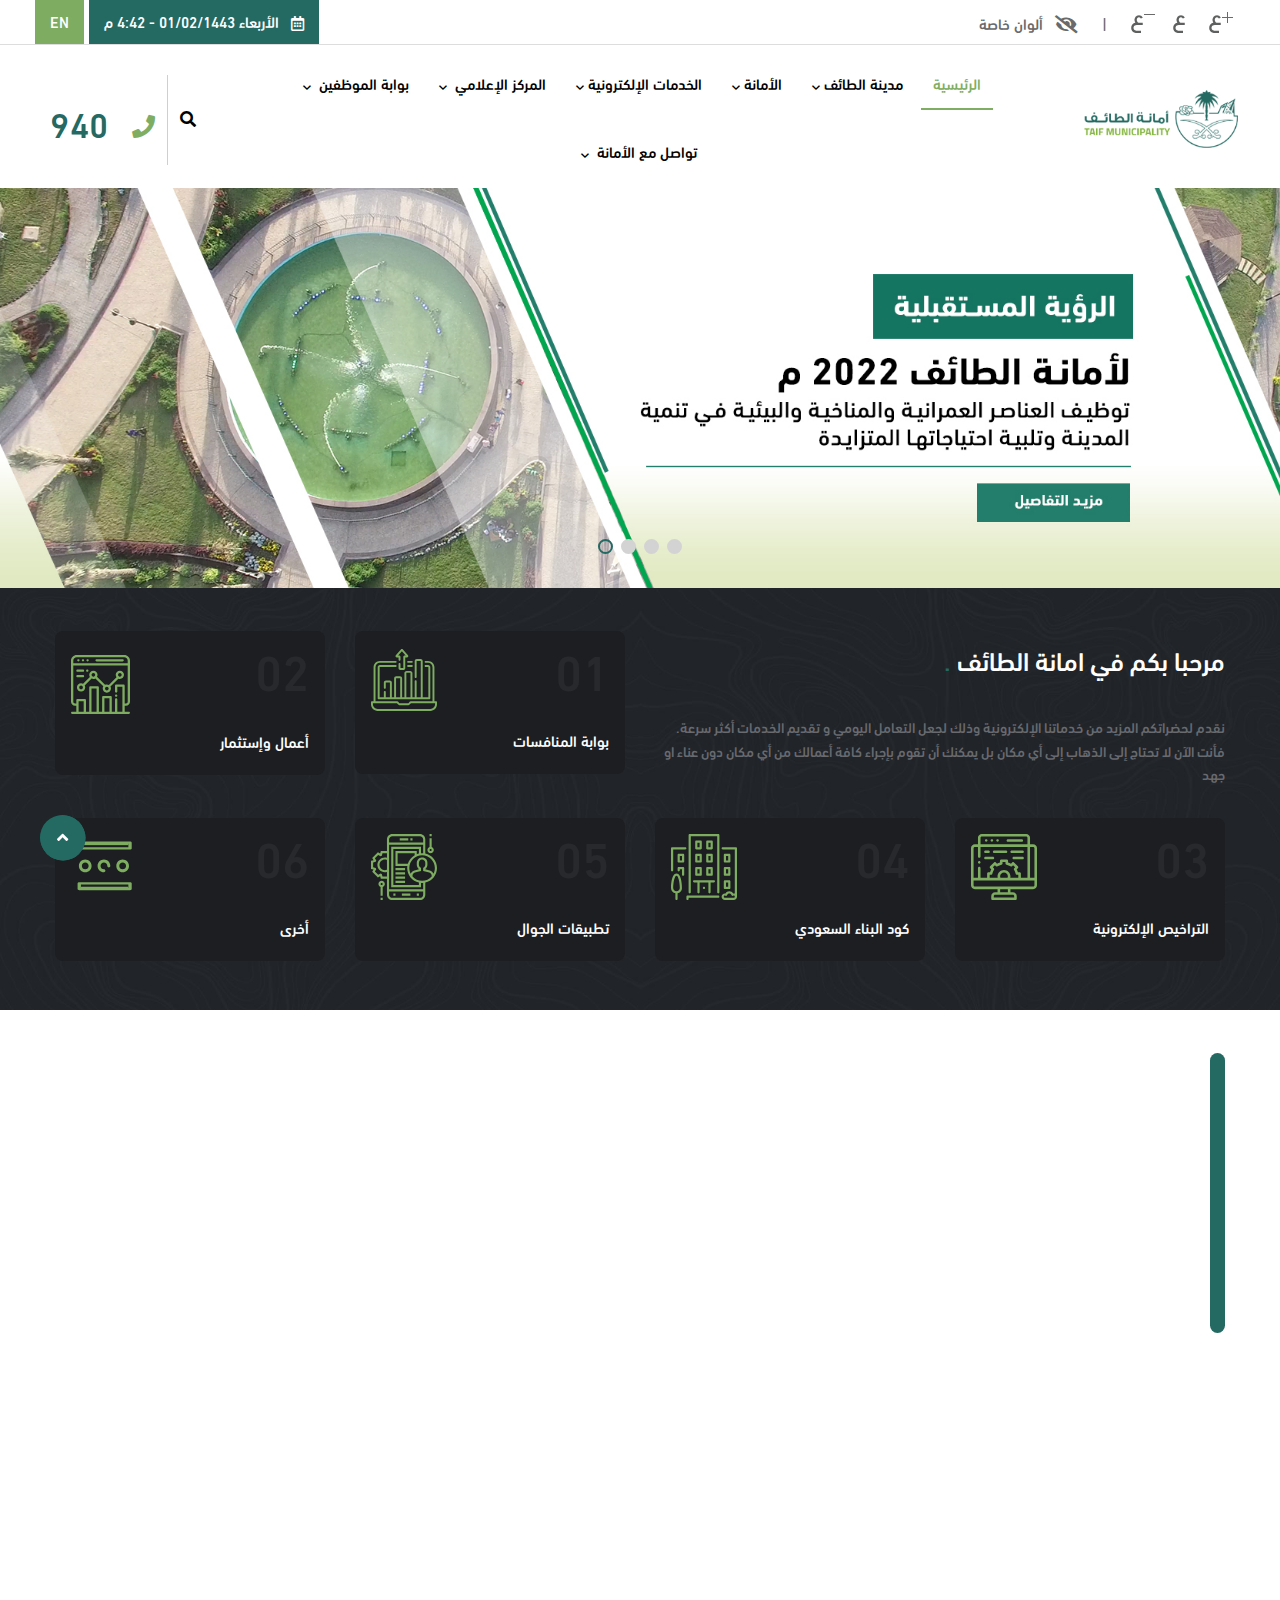
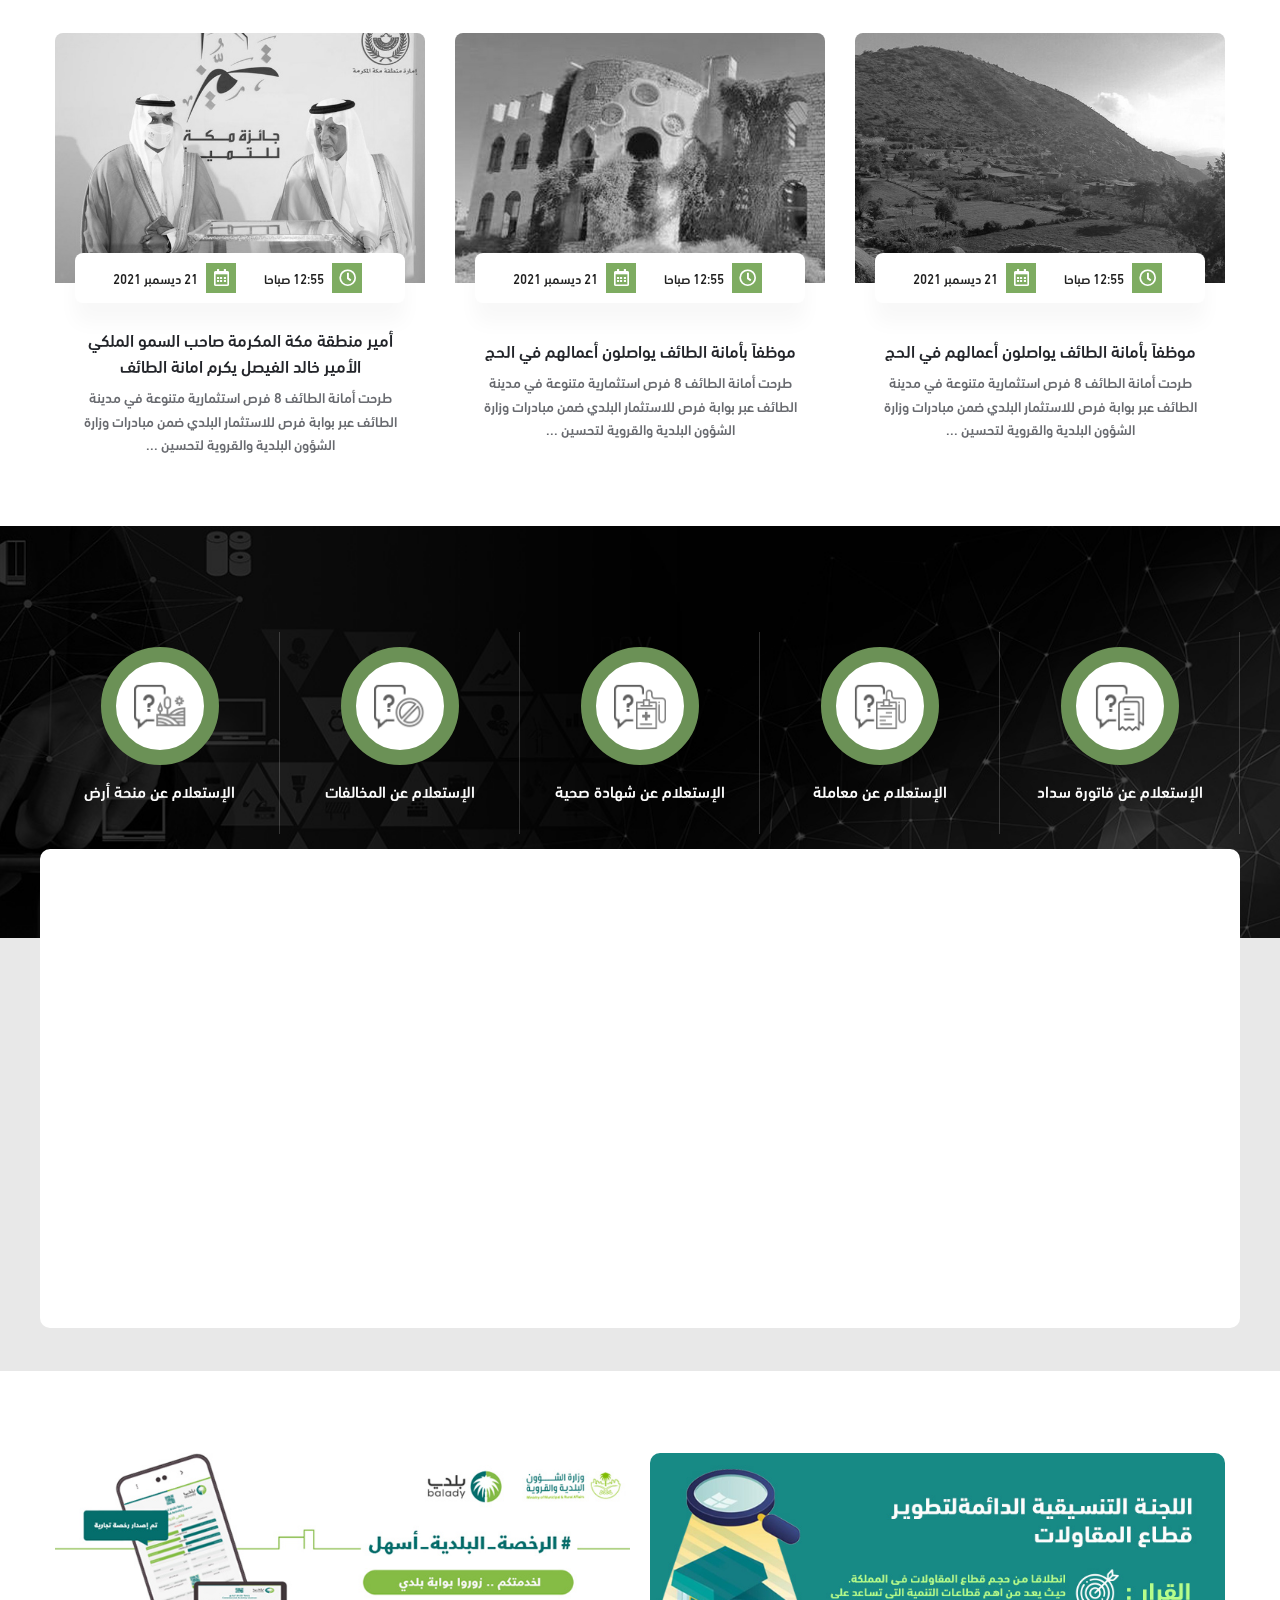
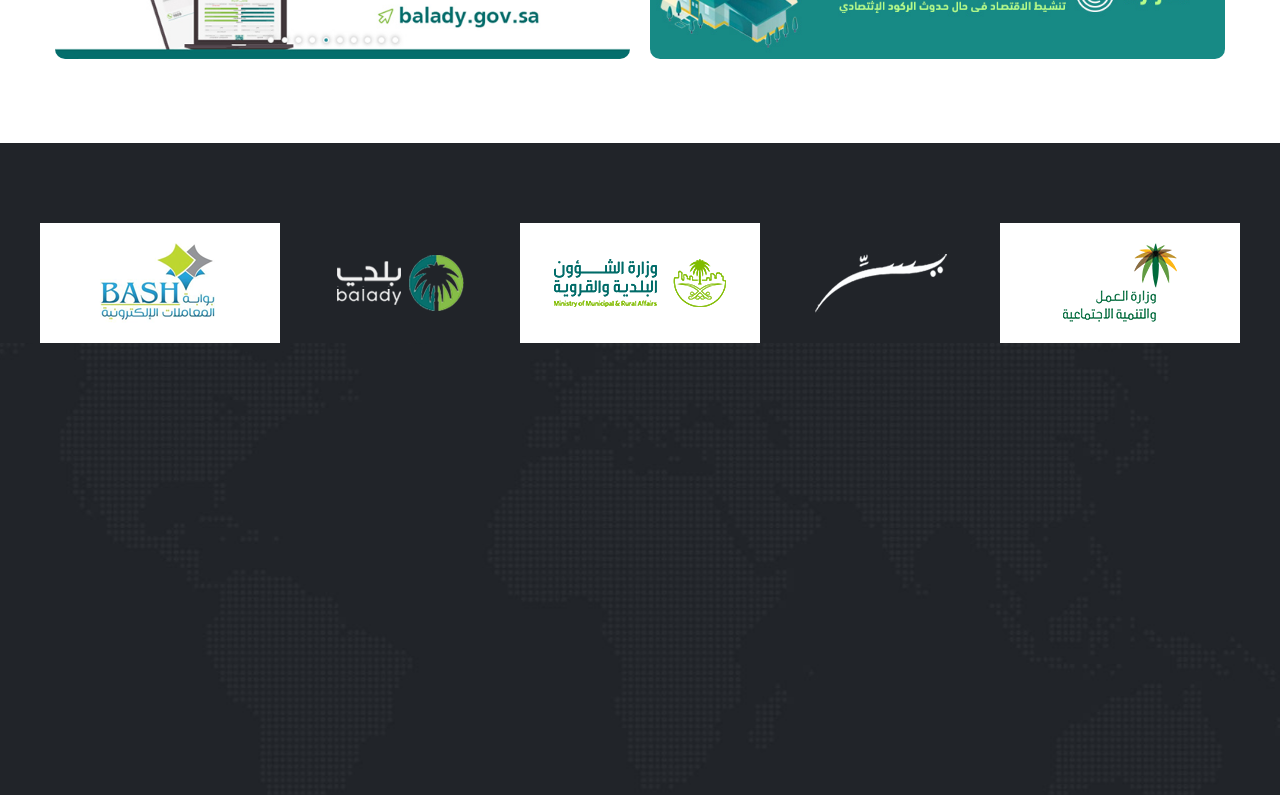
==== commit 547d842c: "updates" ====
--- a/index.html
+++ b/index.html
@@ -99,10 +99,6 @@
                                 </a>
                                 <span class="sp"> | </span>
 
-                                <a href="#voiceCmdsModal" title="الأوامر الصوتية">
-                                    <i class="fas fa-microphone-alt"></i>
-                                    &nbsp; الأوامر الصوتية
-                                </a>
                                 <a href="#!" title="ألوان خاصة" class="colorSwitch">
                                     <i class="fas fa-eye-slash"></i>
                                     &nbsp; ألوان خاصة
@@ -121,7 +117,7 @@
                                         <input type="button" value="ابحث" onclick="javascript:searchSite();" title="اضغط للبحث">
                                     </span>
                                 </span>
-                                <a id="langlink" href="/en" title="English">EN</a>
+                                <a id="langlink" href="1" title="English">EN</a>
                                 <span class="datetime">
                                     <i class="far fa-calendar-alt"></i>
                                     &nbsp; <span></span><span>الأربعاء 01/02/1443</span> - <span id="currentTime">4:42 م</span>
@@ -333,7 +329,7 @@
                                                                                         <a href="#"> المركز الإعلامي <span class="icaret nav-plus fas fa-chevron-down"></span> </a>
                                                                                         <ul class="menu sub-menu">
                                                                                             <li class="menu-item">
-                                                                                                <a href="#"> أخر الأخبار</a>
+                                                                                                <a href="news.html"> أخر الأخبار</a>
                                                                                             </li><!-- /.nav-item -->
                                                                                             <li class="menu-item">
                                                                                                 <a href="#">الملف الصحفي</a>
@@ -1664,8 +1660,7 @@
                                     <div class="socials-footer wow fadeInUp" data-wow-delay="0.10s">
                                         <a href="index.html#"><i class="fab fa-facebook"></i></a>
                                         <a href="index.html#"><i class="fab fa-twitter"></i></a>
-                                        <a href="index.html#"><i class="fab fa-google"></i></a>
-                                        <a href="index.html#"><i class="fab fa-pinterest"></i></a>
+                                        <a href="index.html#"><i class="fab fa-youtube"></i></a>
                                     </div>
                                 </div>
                                 <div class="col-md-6 text-center">
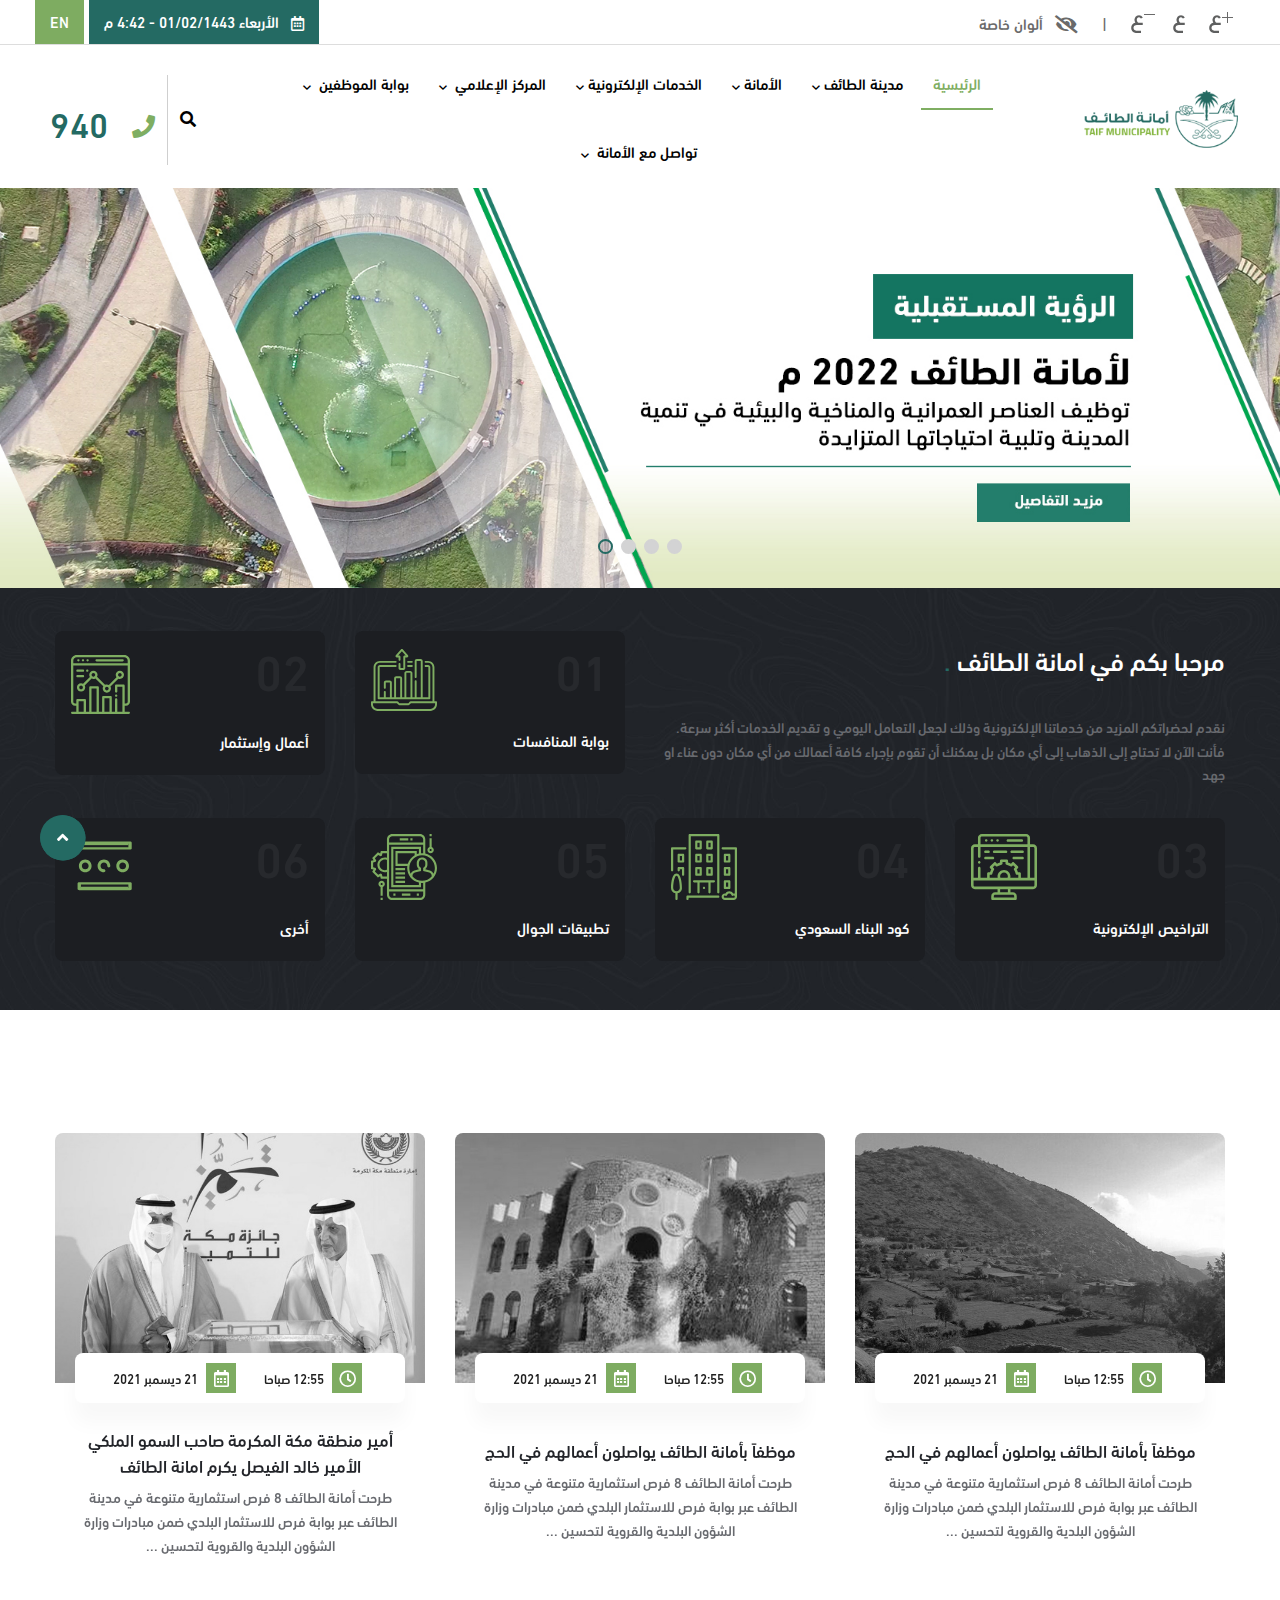
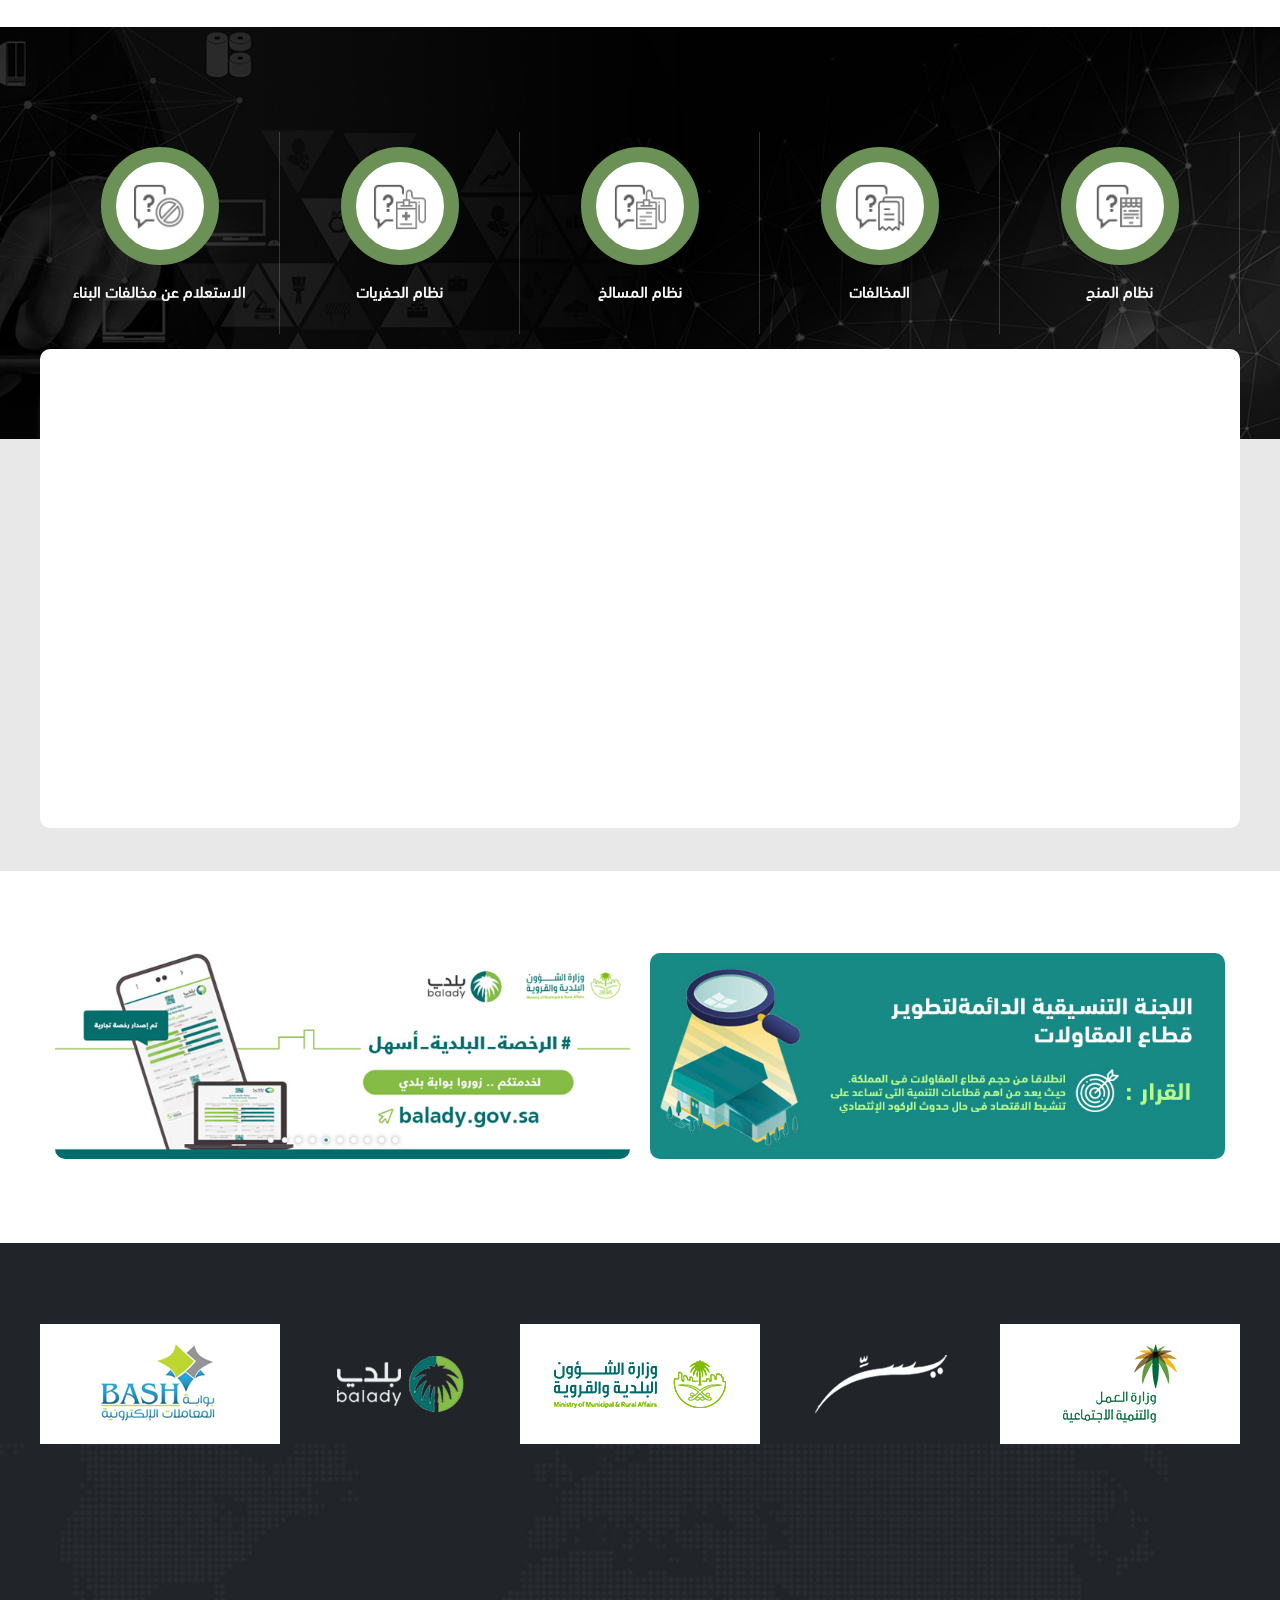
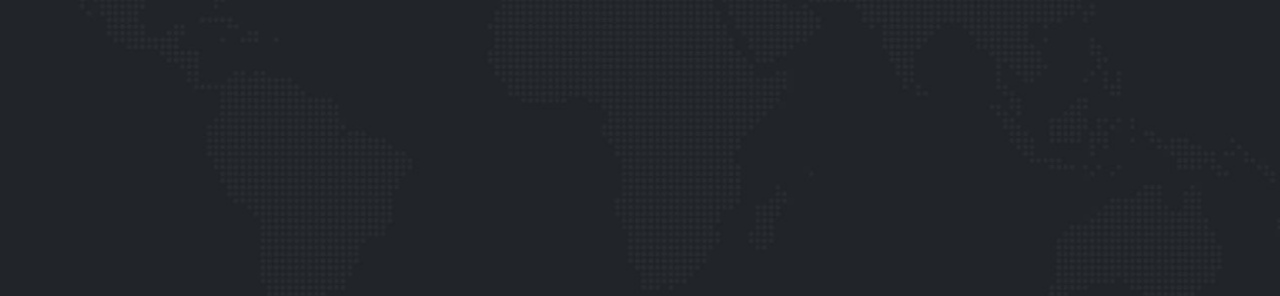
==== commit 730f9c6d: "Update index.html" ====
--- a/index.html
+++ b/index.html
@@ -844,114 +844,11 @@
                                                                             </div>
                                                                         </div>
                                                                     </div>
-                                                                    <div class="gbb-row-wrapper section row-first-level  gbb-row bg-size-default" style="background-color:#fff; background-image:url('/drupal/linoor/images/gbb-uploads/bg/bg-shape.jpg'); background-repeat:repeat-y; background-position:right center" data-onepage-title="Image Content">
-                                                                        <div class="bb-inner default pb0">
-                                                                            <div class="bb-container container">
-                                                                                <div class="row row-wrapper">
-                                                                                    <div class="gsc-column col-xl-4 col-lg-4 col-md-6 col-sm-12 col-12">
-                                                                                        <div class="column-inner bg-size-cover">
-                                                                                            <div class="column-content-inner">
-
-                                                                                                <div class="widget gsc-images-parallax right style-v1 ">
-                                                                                                    <div class="widget-content">
-                                                                                                        <div class="images">
-                                                                                                            <div class="image-1">
-                                                                                                                <div class="widget gsc-video-box  clearfix style-2">
-
-                                                                                                                    <div class="video-content  wow fadeInUp" data-wow-delay="0.10s">
-
-                                                                                                                        <div class="video-inner">
-                                                                                                                            <div class="image-layer non-overlay"><img src="images/gbb-uploads/images/image-1.jpg" alt=""></div>
-                                                                                                                            <div class="gsc-video-link">
-                                                                                                                                <a class="popup popup-video" href="https://www.youtube.com/embed/WFfz4k6NeXQ"><span class="icon"><i class="fa fa-play"></i></span></a>
-                                                                                                                            </div>
-                                                                                                                        </div>
-                                                                                                                    </div>
-
-
-                                                                                                                </div>
-
-
-                                                                                                            </div>
-
-
-
-                                                                                                        </div>
-                                                                                                    </div>
-                                                                                                </div>
-                                                                                            </div>
-                                                                                        </div>
-
-                                                                                    </div>
-                                                                                    <div class="gsc-column col-xl-8 col-lg-8 col-md-6 col-sm-12 col-12">
-                                                                                        <div class="column-inner bg-size-cover">
-                                                                                            <div class="column-content-inner">
-                                                                                                <div class="widget gsc-heading  align-right style-1 padding-bottom-0" style="max-width: 800px;">
-
-                                                                                                    <div class="heading-content clearfix">
-                                                                                                        <h2 class="title text-black wow fadeInUp" data-wow-delay="0.10s">
-                                                                                                            <span>
-نبذة عن  الطائف
-                                                                                                            </span>
-                                                                                                        </h2>
-                                                                                                        <div class="title-desc text-gray  wow fadeInUp" data-wow-delay="0.20s">
-                                                                                                            <div class="text-medium margin-bottom-30 text-theme">يمتد تاريخ الطائف إلى أكثر من ألفي عام، وأول من سكنها هم العماليق وكانت تسمى وجا نسبتا إلى وج بن عبد الحي أحد أبناء العماليق، ثم سكنها ثقيف وعمروها وطوقوها بطائف يحميها سور ولذلك سميت بهذا الاسم.
-
-                                                                                                                ..</div>
-                                                                                                            <p class="margin-bottom-23">وأكسبها موقعها ومركزها الحضاري في العصر الجاهلي سمعة عالمية وجعلها مركزا تجاريا بين بلاد الروم والفرس والحبشة واليمن والشام والطائف مدينة لا تشبه إلا نفسها لتميزها بتاريخها وآثارها وبطبيعتها واعتدال جوها طوال العام و بحاضرها المتشبع بكل الوسائل والتقنيات العصرية .
-
-                                                                                                                .</p>
-
-                                                                                                        </div>
-                                                                                                    </div>
-
-                                                                                                    <div class="welcomeBlck">
-                                                                                                        <div class="row">
-                                                                                                            <div class="col-lg-3 col-md-6 col-sm-6 col-6">
-                                                                                                                <a href="#" class="wlcomItem  wow fadeInUp" data-wow-delay="0.30s">
-                                                                                                                    <div class="imgCon"><img alt="" src="images/welcome1.jpg" /></div>
-                                                                                                                    <span>عن الأمانة</span>
-                                                                                                                </a></div>
-                                                                                                            <div class="col-lg-3 col-md-6 col-sm-6 col-6">
-                                                                                                                <a href="#" class="wlcomItem wow fadeInUp" data-wow-delay="0.40s">
-                                                                                                                    <div class="imgCon"><img alt="" src="images/welcome2.jpg" /></div>
-                                                                                                                    <span> رؤيتنا ورسالتنا</span>
-                                                                                                                </a></div>
-                                                                                                            <div class="col-lg-3 col-md-6 col-sm-6 col-6">
-                                                                                                                <a href="#" class="wlcomItem  wow fadeInUp" data-wow-delay="0.50s">
-                                                                                                                    <div class="imgCon"><img alt="" src="images/welcome3.jpg" /></div>
-                                                                                                                    <span> أهدافنا
-                                                                                                                        الاستراتيجية</span>
-                                                                                                                </a>
-                                                                                                            </div>
-                                                                                                            <div class="col-lg-3 col-md-6 col-sm-6 col-6">
-                                                                                                                <a href="#" class="wlcomItem  wow fadeInUp" data-wow-delay="0.60s">
-                                                                                                                    <div class="imgCon"><img alt="" src="images/welcome4.jpg" /></div>
-                                                                                                                    <span>خدمة الأمانة</span>
-                                                                                                                </a>
-                                                                                                            </div>
-                                                                                                        </div>
-
-
-                                                                                                    </div>
-
-                                                                                                </div>
-                                                                                                <div class="clearfix"></div>
-                                                                                            </div>
-                                                                                        </div>
-
-                                                                                    </div>
-                                                                                </div>
-
-
-                                                                            </div>
-                                                                        </div>
-                                                                    </div>
-
-
-                                                                    
-                                                                                                                                        <div class="gbb-row-wrapper section row-first-level gbb-row bg-size-cover wow  fadeInUp" data-wow-delay="0.10s">
-                                                                        <div class="bb-inner default pt0">
+
+
+
+                                                                    <div class="gbb-row-wrapper section row-first-level gbb-row bg-size-cover wow  fadeInUp" data-wow-delay="0.10s">
+                                                                        <div class="bb-inner default pt-5">
                                                                             <div class="bb-container container">
                                                                                 <div class="row row-wrapper">
                                                                                     <div class="gsc-column col-xl-12 col-lg-12 col-md-12 col-sm-12 col-12">
@@ -1144,7 +1041,7 @@
                                                                     </div>
 
 
-                                                                    <div class="gbb-row-wrapper section row-first-level gbb-row servBlock" style="background-image:url('images/bg-3.jpg'); background-repeat:repeat-x; background-position:center top">
+                                                                       <div class="gbb-row-wrapper section row-first-level gbb-row servBlock" style="background-image:url('images/bg-3.jpg'); background-repeat:repeat-x; background-position:center top">
 
                                                                         <div class="mainTit">
                                                                             <div class="container">
@@ -1160,43 +1057,44 @@
                                                                                 <div class=" wow fadeInUp" data-wow-delay="0.20s">
                                                                                     <div class="serv-owl owl-carousel">
 
-                                                                                        <div class="item">
-                                                                                            <div class="imgCon">
-                                                                                                <img alt="" src="images/servIco6.png">
-                                                                                            </div>
-                                                                                            <p> الإستعلام عن منحة أرض </p>
-                                                                                        </div>
+                                                                                       
                                                                                         <div class="item">
                                                                                             <div class="imgCon">
                                                                                                 <img alt="" src="images/servIco5.png">
                                                                                             </div>
-                                                                                            <p> الإستعلام عن المخالفات </p>
+                                                                                            <p> الاستعلام عن مخالفات البناء </p>
                                                                                         </div>
                                                                                         <div class="item">
                                                                                             <div class="imgCon">
                                                                                                 <img alt="" src="images/servIco4.png">
                                                                                             </div>
-                                                                                            <p> الإستعلام عن شهادة صحية</p>
+                                                                                            <p> نظام الحفريات </p>
                                                                                         </div>
                                                                                         <div class="item">
                                                                                             <div class="imgCon">
                                                                                                 <img alt="" src="images/servIco3.png">
                                                                                             </div>
-                                                                                            <p> الإستعلام عن معاملة</p>
+                                                                                            <p>  نظام المسالخ</p>
                                                                                         </div>
                                                                                         <div class="item">
                                                                                             <div class="imgCon">
                                                                                                 <img alt="" src="images/servIco2.png">
                                                                                             </div>
-                                                                                            <p> الإستعلام عن فاتورة سداد </p>
+                                                                                            <p> المخالفات </p>
                                                                                         </div>
                                                                                         <div class="item">
                                                                                             <div class="imgCon">
                                                                                                 <img alt="" src="images/servIco1.png">
                                                                                             </div>
-                                                                                            <p>الإستعلام عن رخصة محل </p>
+                                                                                            <p>   نظام المنح </p>
                                                                                         </div>
 
+                                                                                         <div class="item">
+                                                                                            <div class="imgCon">
+                                                                                                <img alt="" src="images/servIco6.png">
+                                                                                            </div>
+                                                                                            <p>  الإستعلام عن فاتورة سداد  </p>
+                                                                                        </div>
 
 
 
@@ -1363,6 +1261,7 @@
                                                                             </div>
                                                                         </div>
                                                                     </div>
+
 
 
 
@@ -1721,10 +1620,47 @@
     <script src="js/misc/progress.js"></script>
     <!-- Color box -->
     <script type="text/javascript" src="js/jquery.colorbox.js"></script>
-<script type="text/javascript" id="zsiqchat">var $zoho=$zoho || {};$zoho.salesiq = $zoho.salesiq || {widgetcode: "dec9f9a67c4225622c98a782cafe9842cf42700a9f85f8ccc565cd565b8b2b0c", values:{},ready:function(){}};var d=document;s=d.createElement("script");s.type="text/javascript";s.id="zsiqscript";s.defer=true;s.src="https://salesiq.zoho.com/widget";t=d.getElementsByTagName("script")[0];t.parentNode.insertBefore(s,t);</script>
-
-
-
+    <script type="text/javascript" id="zsiqchat">
+        var $zoho = $zoho || {};
+        $zoho.salesiq = $zoho.salesiq || {
+            widgetcode: "dec9f9a67c4225622c98a782cafe9842cf42700a9f85f8ccc565cd565b8b2b0c",
+            values: {},
+            ready: function() {}
+        };
+        var d = document;
+        s = d.createElement("script");
+        s.type = "text/javascript";
+        s.id = "zsiqscript";
+        s.defer = true;
+        s.src = "https://salesiq.zoho.com/widget";
+        t = d.getElementsByTagName("script")[0];
+        t.parentNode.insertBefore(s, t);
+
+    </script>
+
+    <script>
+        jQuery(document).ready(function() {
+
+            window.setTimeout(function() {
+
+                jQuery(".twitter-timeline").contents().find("head").append('<link rel="stylesheet" href="https://fonts.googleapis.com/css2?family=Cairo:wght@400;600;700&display=swap" type="text/css" />');
+
+                jQuery(".twitter-timeline").contents().find(".SandboxRoot").css({
+                    "font-family": "cairo",
+                    "font-size": "12px",
+                    "font-weight": "bold",
+                    "line-height": "25px"
+                });
+                jQuery(".twitter-timeline").contents().find(".SandboxRoot p").css({
+                    "font-size": "13px",
+                    "line-height": "22px",
+                    "font-weight": "600",
+                });
+
+            }, 1000);
+        });
+
+    </script>
 </body>
 
 </html>
